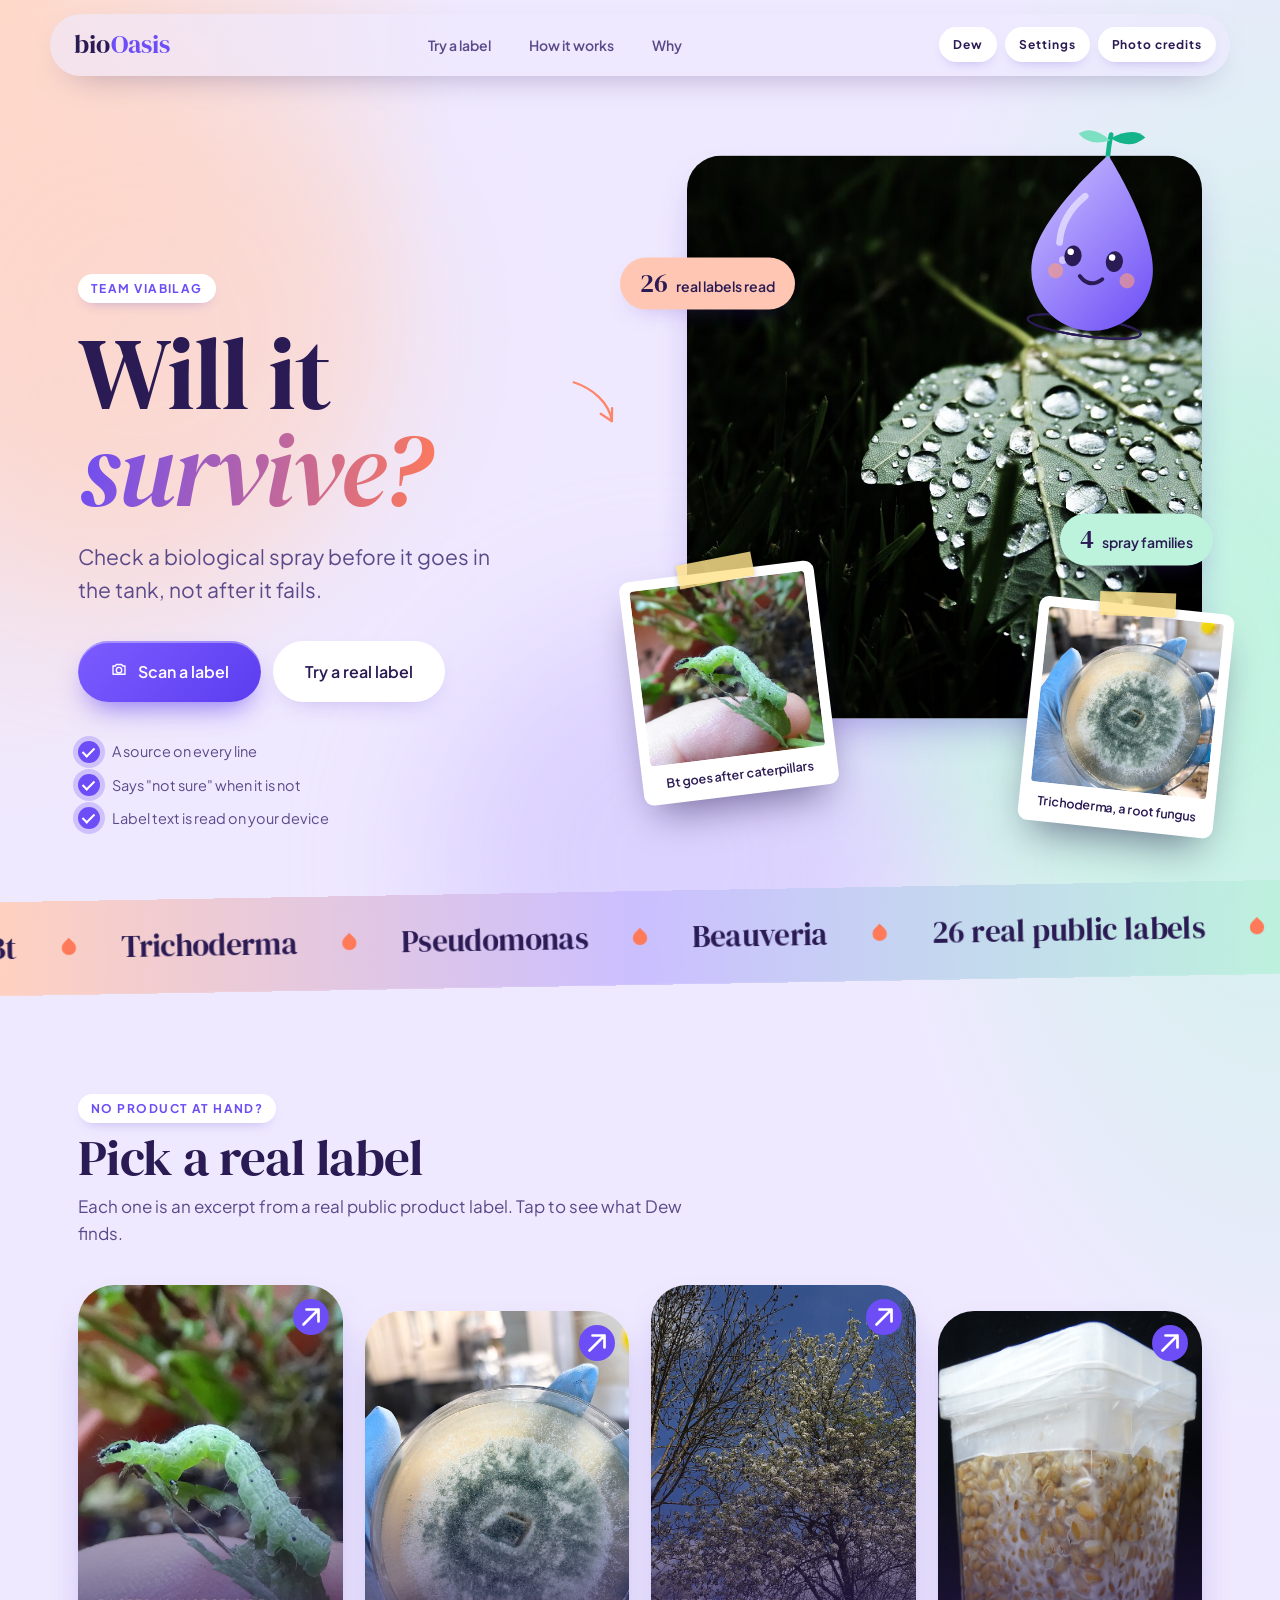
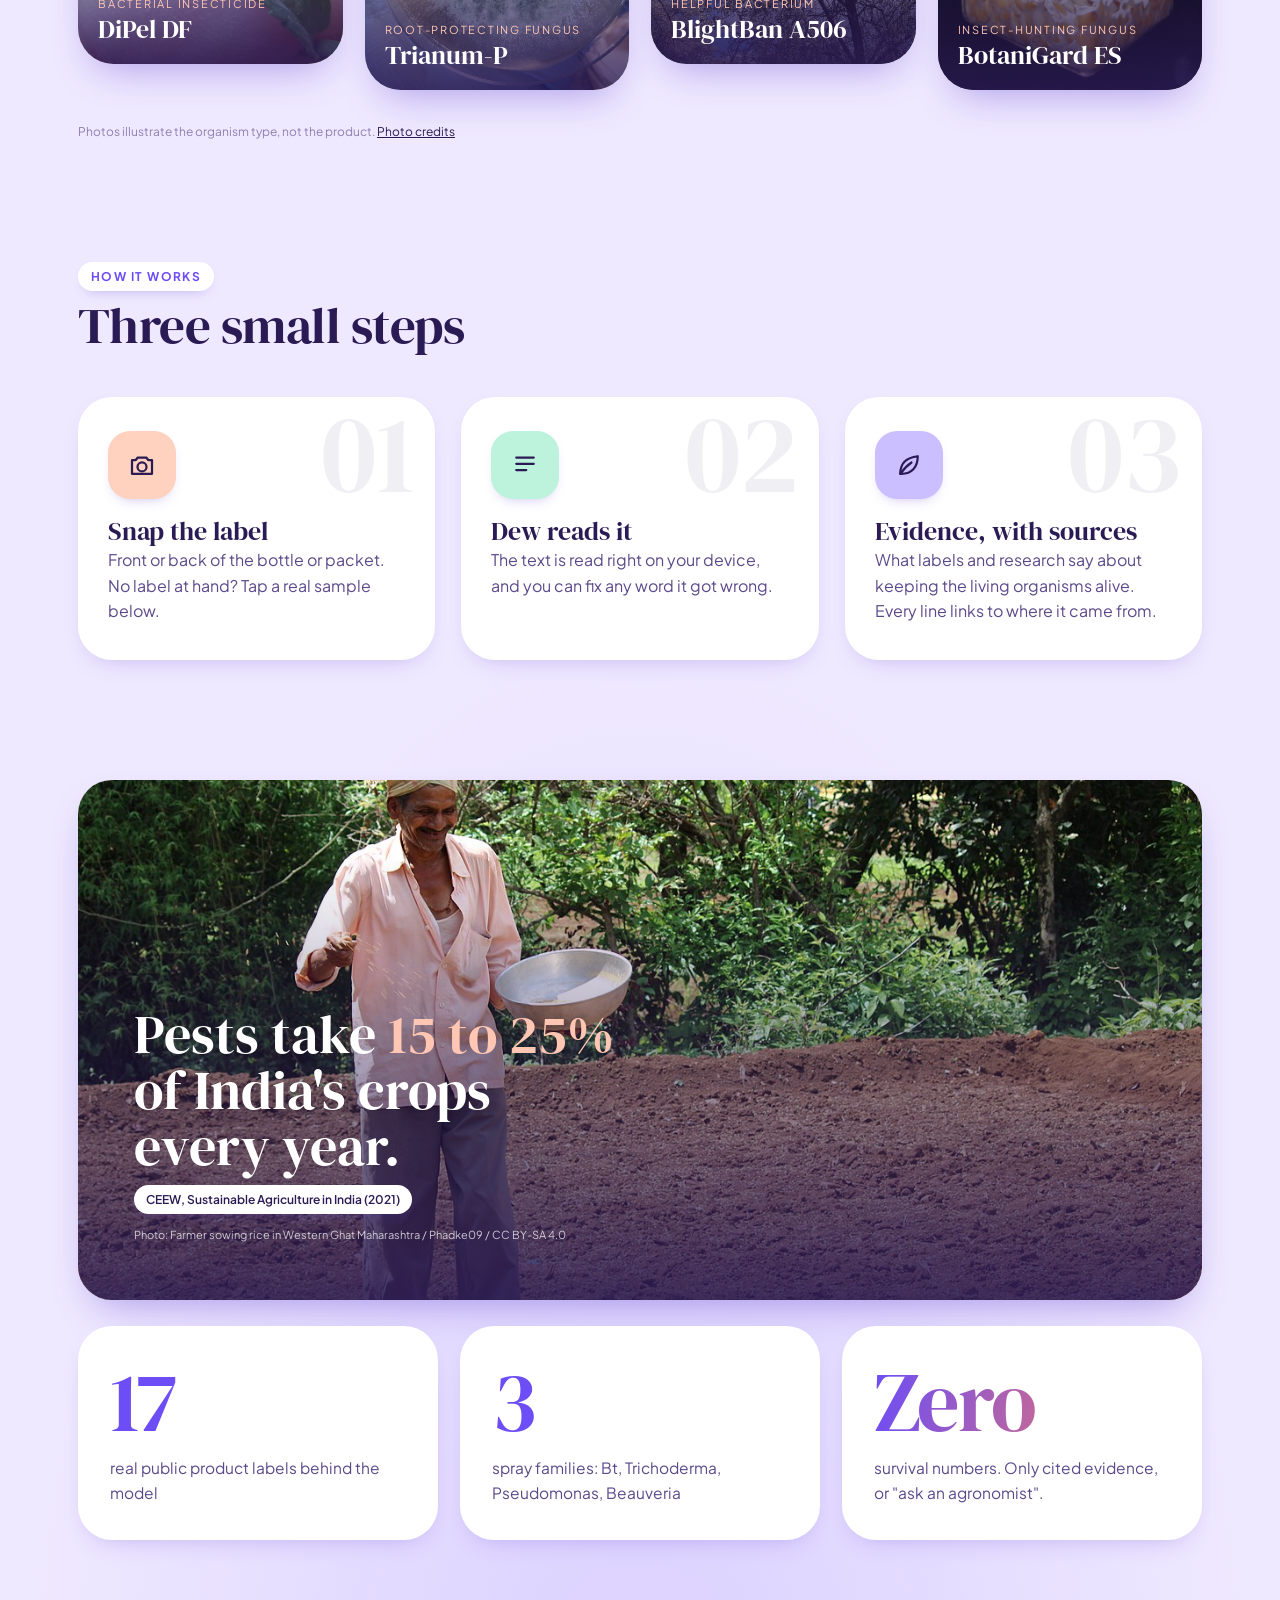
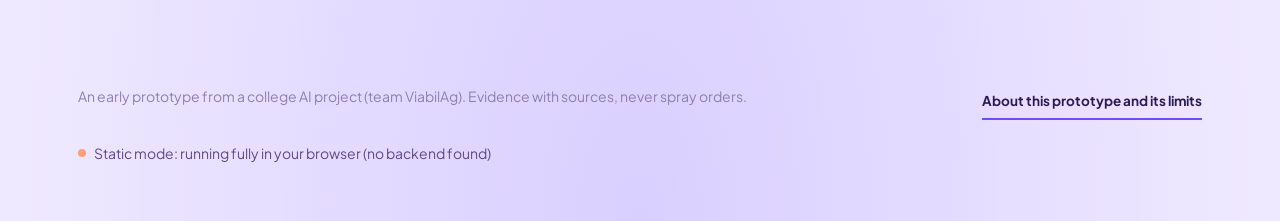
==== android/app/src/main/assets/www/index.html @ 5e0e6151 "bioOasis v0.6.7: Gemini-backed Dew, camera hardening, Vercel deploy prep - POST /api/dew Gemini prox" ====
<!DOCTYPE html>
<html lang="en">
<head>
<meta charset="utf-8">
<meta http-equiv="Content-Security-Policy" content="default-src 'self'; script-src 'self' 'wasm-unsafe-eval' https://cdn.jsdelivr.net; worker-src 'self' https://cdn.jsdelivr.net blob:; connect-src 'self' https://cdn.jsdelivr.net https://tessdata.projectnaptha.com https://api.open-meteo.com https://biooasis.onrender.com; img-src 'self' data: blob:; style-src 'self' 'unsafe-inline'; font-src 'self'; frame-src 'none'; child-src 'none'; object-src 'none'; base-uri 'self'; form-action 'self'">
<meta name="viewport" content="width=device-width, initial-scale=1, viewport-fit=cover">
<meta name="theme-color" content="#EFE9FF">
<link rel="manifest" href="manifest.webmanifest">
<meta name="mobile-web-app-capable" content="yes">
<meta name="apple-mobile-web-app-capable" content="yes">
<meta name="apple-mobile-web-app-status-bar-style" content="default">
<meta name="apple-mobile-web-app-title" content="bioOasis">
<link rel="apple-touch-icon" href="assets/icons/icon-192.png">
<meta name="description" content="bioOasis: check a biological spray label and see what the evidence says about keeping its living organisms alive.">
<title>bioOasis - will it survive?</title>
<link rel="icon" href="data:image/svg+xml,%3Csvg xmlns='http://www.w3.org/2000/svg' viewBox='0 0 32 32'%3E%3Cpath d='M16 3C16 3 6 14 6 21a10 10 0 0 0 20 0C26 14 16 3 16 3z' fill='%233fc3aa'/%3E%3C/svg%3E">
<link rel="stylesheet" href="assets/fonts/fonts.css">
<link rel="stylesheet" href="src/styles/tokens.css">
<link rel="stylesheet" href="src/styles/base.css">
<link rel="stylesheet" href="src/styles/animations.css">
<link rel="stylesheet" href="src/styles/components.css">
<script src="src/js/theme.js"></script>
<script src="src/js/pwa.js"></script>
</head>
<body>
<input type="file" id="file" accept="image/*" hidden>
<div class="d-only d-blobs" aria-hidden="true"><i></i><i></i><i></i></div>
<div class="d-only d-progress" aria-hidden="true"><i></i></div>
<main id="app">

  <!-- HOME -->
  <div id="v-home" class="view">
    <header class="hero">
      <div class="hero-bg"><img src="assets/images/hero.jpg" alt="Water drops resting on a dark green leaf"></div>
      <nav class="nav"><div class="wordmark">bio<em>Oasis</em></div><div class="navlinks d-only"><a href="#samples">Try a label</a><a href="#how-it-works">How it works</a><a href="#why-it-matters">Why</a></div><div class="navbtns"><button class="chip-btn dewbtn" id="open-dew">Dew</button><button class="chip-btn" id="open-settings">Settings</button><button class="chip-btn" id="open-credits">Photo credits</button></div></nav>
      <div class="col hero-body">
        <div id="hero-dew" class="hero-dew"></div>
        <div class="eyebrow">Team ViabilAg</div>
        <h1>Will it <em>survive?</em></h1>
        <p class="lead">Check a biological spray before it goes in the tank, not after it fails.</p>
        <div class="cta-row">
          <button class="btn primary" id="go-photo"><span id="ico-cam"></span> Scan a label</button>
          <a class="btn ghost" href="#samples">Try a real label</a>
        </div>
        <ul class="d-only d-trust">
          <li><i></i>A source on every line</li>
          <li><i></i>Says "not sure" when it is not</li>
          <li><i></i>Label text is read on your device</li>
        </ul>
      </div>
      <div class="d-only d-collage" aria-hidden="true">
        <figure class="dc-main"><img src="assets/images/hero.jpg" alt=""></figure>
        <figure class="dc-pol dc-p1"><span class="tape"></span><img src="assets/images/bt.jpg" alt=""><figcaption>Bt goes after caterpillars</figcaption></figure>
        <figure class="dc-pol dc-p2"><span class="tape"></span><img src="assets/images/trichoderma.jpg" alt=""><figcaption>Trichoderma, a root fungus</figcaption></figure>
        <div class="dc-chip dc-c1"><b>26</b> real labels read</div>
        <div class="dc-chip dc-c2"><b>4</b> spray families</div>
        <svg class="dc-doodle" viewBox="0 0 120 60" fill="none"><path d="M6 8c26 2 52 14 62 38m0 0l-4-17m4 17l-17-6" stroke="currentColor" stroke-width="3" stroke-linecap="round" stroke-linejoin="round"/></svg>
      </div>
    </header>
    <div class="d-only d-marquee" aria-hidden="true"><div class="track"><span>Bt</span><span>Trichoderma</span><span>Pseudomonas</span><span>Beauveria</span><span>26 real public labels</span><span>every line has a source</span><span>never a survival number</span><span>Bt</span><span>Trichoderma</span><span>Pseudomonas</span><span>Beauveria</span><span>26 real public labels</span><span>every line has a source</span><span>never a survival number</span></div></div>

    <div class="col">
      <section class="pad" id="samples">
        <div class="eyebrow">No product at hand?</div>
        <h2 class="block-title">Pick a real label</h2>
        <p class="block-sub">Each one is an excerpt from a real public product label. Tap to see what Dew finds.</p>
        <div class="carousel" id="carousel"></div>
        <p class="credit-note">Photos illustrate the organism type, not the product. <button id="open-credits2">Photo credits</button></p>
      </section>

      <section class="pad" id="how-it-works">
        <div class="eyebrow">How it works</div>
        <h2 class="block-title">Three small steps</h2>
        <div class="how" id="how"></div>
      </section>

      <section class="why reveal" id="why-it-matters">
        <img id="why-img" alt="A farmer sowing seed on a ploughed field in Maharashtra" loading="lazy">
        <div class="t">
          <div class="big">Pests take <em>15 to 25%</em> of India's crops every year.</div>
          <a class="src-pill" href="https://www.ceew.in/publications/sustainable-agriculture-india/integrated-pest-management" target="_blank" rel="noopener">CEEW, Sustainable Agriculture in India (2021)</a>
          <div class="pcred" id="why-cred"></div>
        </div>
      </section>

      <div class="d-only d-stats">
        <div class="d-stat reveal"><b data-count="26">26</b><span>real public product labels behind the model</span></div>
        <div class="d-stat reveal"><b data-count="4">4</b><span>spray families: Bt, Trichoderma, Pseudomonas, Beauveria</span></div>
        <div class="d-stat reveal"><b class="word">Zero</b><span>survival numbers. Only cited evidence, or "ask an agronomist".</span></div>
      </div>

      <footer class="site">
        An early prototype from a college AI project (team ViabilAg). Evidence with sources, never spray orders.
        <button class="linkbtn" id="open-about" style="display:block">About this prototype and its limits</button>
        <div class="mode" id="mode"><i></i>Checking connection...</div>
      </footer>
    </div>
  </div>

  <!-- READ -->
  <div id="v-read" class="view hidden"><div class="col">
    <div class="topbar"><button class="back" id="back-read"><span id="ico-back1" style="width:18px"></span> Back</button>
      <div class="progress-dots"><i></i><i></i><i></i></div></div>
    <section style="margin-top:14px">
      <div class="eyebrow">Step 2</div>
      <h2 class="block-title">What the label says</h2>
      <p class="block-sub">Fix anything that was misread, then let Dew identify the product.</p>
      <div class="scanbox hidden" id="scanbox"><img id="preview" alt="Your label photo"><div class="scanline hidden" id="scanline"></div></div>
      <div class="reading-note hidden" id="reading"><div id="reading-dew"></div><div><div id="ocrnote">Dew is reading the label...</div><div class="bar"><i id="ocrbar"></i></div></div></div>
      <aside class="d-only d-readside"><div class="rd-dew" id="rd-dew"></div><h4>Getting a good read</h4><ol><li>Fix any word that looks wrong. Dew can misread small print.</li><li>The more of the label you include, the better Dew can tell the product type.</li><li>Not sure it is right? Dew will say so instead of guessing.</li></ol></aside>
      <textarea id="ocrtext" spellcheck="false" placeholder="The label text shows up here. You can also type or paste it."></textarea>
      <div class="hint" id="hint"></div>
      <div class="cta-row" style="margin-top:18px">
        <button class="btn primary" id="identify">Identify this product</button>
        <button class="btn ghost" id="go-photo2"><span id="ico-cam2"></span> Use a photo</button>
      </div>
    </section>
  </div></div>

  <!-- RESULT -->
  <div id="v-result" class="view hidden"><div class="col">
    <div class="topbar"><button class="back" id="back-result"><span id="ico-back2" style="width:18px"></span> Home</button>
      <div class="progress-dots"><i></i><i></i><i></i></div></div>
    <div class="rsum">
    <div class="banner">
      <img id="r-img" alt="">
      <div class="in">
        <div><div class="kind" id="r-kind"></div><h2 id="r-name"></h2><div class="org" id="r-org"></div></div>
        <div class="ring"><svg viewBox="0 0 100 100"><circle class="tr" cx="50" cy="50" r="42"/><circle class="fg" id="r-ring" cx="50" cy="50" r="42"/></svg><b id="r-pct"></b><small>Dew's guess</small></div>
      </div>
    </div>
    <div class="pcred" style="position:static;text-align:left;max-width:none;margin-top:8px;font-size:11px;color:var(--cream-faint)" id="r-pcred"></div>
    <div class="quick reveal">
      <div class="lbl"><span id="ic0" style="display:contents"></span>Good to know</div>
      <p id="q-text"></p><div id="q-src"></div>
      <div class="chips" id="q-chips"></div>
      <button class="linkbtn" id="open-guess">How sure is Dew? <span id="ic6" style="display:contents"></span></button>
    </div>

    </div>
    <div class="rdetail">
    <div class="tabs" role="tablist" aria-label="More about this product" id="tabs">
      <button class="tab" role="tab" aria-selected="true" data-tab="labels"><span data-ic="book"></span>On the label <span class="n" id="n-labels"></span></button>
      <button class="tab" role="tab" aria-selected="false" data-tab="research"><span data-ic="flask"></span>Research <span class="n" id="n-research"></span></button>
      <button class="tab" role="tab" aria-selected="false" data-tab="field"><span data-ic="drop"></span>Your field</button>
      <button class="tab" role="tab" aria-selected="false" data-tab="why"><span data-ic="leaf"></span>Why it matters</button>
    </div>

    <div class="panel" role="tabpanel" id="p-labels"><p class="intro">What real labels of this kind tell you.</p><div class="flow" id="r-labels"></div></div>
    <div class="panel hidden" role="tabpanel" id="p-research"><p class="intro">What published research says about keeping these living organisms alive.</p><div class="flow" id="r-research"></div></div>
    <div class="panel hidden" role="tabpanel" id="p-field">
      <p class="intro">Two quick checks for your own tank. Both are optional.</p>
      <div class="cond"><h4>Spray water pH</h4>
        <div class="phrow"><input type="number" id="ph" min="0" max="14" step="0.1" placeholder="7.8" inputmode="decimal" aria-label="Spray water pH"><span>from a pH strip or meter</span></div>
        <div class="msg" id="phmsg"></div></div>
      <div class="cond"><h4>Weather where you spray</h4>
        <button class="btn ghost" id="wxbtn" style="padding:11px 20px"><span id="ic4" style="display:contents"></span> Use my location</button>
        <div class="msg" id="wxmsg"></div></div>
    </div>
    <div class="panel hidden" role="tabpanel" id="p-why"><p class="intro">The bigger picture behind the check.</p><div class="flow" id="r-common"></div></div>

    <p class="conf-note" id="r-disclaimer" style="margin-top:34px"></p>
    <div class="mix-cta reveal">
      <div id="r-dew" class="mix-dew"></div>
      <div class="mix-cta-t">
        <b>Planning to use it with another product?</b>
        <span>Scan both labels. Dew checks whether any real evidence warns about the mix - or says when it does not know.</span>
      </div>
      <button class="btn primary" id="mix-go"><span id="ico-swap" style="width:18px"></span> Check the mix</button>
    </div>
    <div style="display:flex;align-items:center;gap:6px;margin-top:20px"><button class="btn ghost" id="again">Check another label</button></div>
    </div>
  </div></div>

  <!-- STOP -->
  <div id="v-stop" class="view hidden"><div class="col">
    <div class="topbar"><button class="back" id="back-stop"><span id="ico-back3" style="width:18px"></span> Back</button>
      <div class="progress-dots"><i></i><i></i><i></i></div></div>
    <div class="stop">
      <div class="stop-art" id="stop-dew"></div>
      <div class="eyebrow" style="color:var(--amber)">Not enough evidence</div>
      <h2>Hmm. Dew can't vouch for this one.</h2>
      <p class="lead">Either the photo missed some key words, or this product is outside what our sources cover today. Dew would rather say so than guess.</p>
      <div class="stop-card"><b>The safe next step:</b> check with an agronomist before you mix or spray.</div>
      <div class="tips" id="stop-tips"></div>
      <div class="cta-row"><button class="btn primary" id="stop-edit">Edit the text</button><button class="btn ghost" id="stop-new">Try another label</button></div>
    </div>
  </div></div>


  <!-- MIX: step 1, add product B -->
  <div id="v-mixscan" class="view hidden"><div class="col">
    <div class="topbar"><button class="back" id="back-mixscan"><span id="ico-back4" style="width:18px"></span> Back</button>
      <div class="mix-steps" aria-label="Mix check progress"><i class="on now"></i><i></i><i></i></div></div>
    <section style="margin-top:14px">
      <div class="eyebrow">Mix check - step 1 of 3</div>
      <h2 class="block-title">Add the second product</h2>
      <p class="block-sub" id="mix-a-reminder"></p>
      <div class="mixbubbles" aria-hidden="true"><i></i><i></i><i></i><i></i><i></i></div>
      <div class="scanbox hidden" id="scanbox-b"><img id="preview-b" alt="Your second label photo"><div class="scanline hidden" id="scanline-b"></div></div>
      <div class="reading-note hidden" id="reading-b"><div id="reading-dew-b"></div><div><div id="ocrnote-b">Dew is reading the label...</div><div class="bar"><i id="ocrbar-b"></i></div></div></div>
      <textarea id="mixtext" spellcheck="false" placeholder="Second label text shows up here. You can also type or paste it."></textarea>
      <div class="hint" id="hint-b"></div>
      <p class="credit-note" style="margin-top:10px">Or practise with a real label:</p>
      <div class="chips-row" id="mix-samples"></div>
      <div class="cta-row" style="margin-top:14px">
        <button class="btn primary" id="mix-read">Read this product</button>
        <button class="btn ghost" id="go-photo-b"><span id="ico-cam3" style="width:18px"></span> Use a photo</button>
      </div>
    </section>
  </div></div>

  <!-- MIX: step 2, confirm what Dew saw -->
  <div id="v-mixconfirm" class="view hidden"><div class="col">
    <div class="topbar"><button class="back" id="back-mixconfirm"><span id="ico-back5" style="width:18px"></span> Back</button>
      <div class="mix-steps" aria-label="Mix check progress"><i class="on"></i><i class="on now"></i><i></i></div></div>
    <section style="margin-top:14px">
      <div class="eyebrow">Mix check - step 2 of 3</div>
      <h2 class="block-title">Did Dew read them right?</h2>
      <p class="block-sub">Fix a name if it looks wrong. Anything Dew could not find stays "not on the label" - never guessed.</p>
      <div id="confirm-cards"></div>
      <div class="cta-row" style="margin-top:18px">
        <button class="btn primary" id="mix-check-now">Check this mix</button>
      </div>
    </section>
  </div></div>

  <!-- MIX: step 3, the action page -->
  <div id="v-mixresult" class="view hidden"><div class="col">
    <div class="topbar"><button class="back" id="back-mixresult"><span id="ico-back6" style="width:18px"></span> Edit products</button>
      <div class="mix-steps" aria-label="Mix check progress"><i class="on"></i><i class="on"></i><i class="on now"></i></div></div>
    <section style="margin-top:14px" id="mix-action"></section>
  </div></div>

</main>

<dialog id="credits">
  <h3>Credits</h3>
  <ul id="credits-list"></ul>
  <button class="btn ghost" id="close-credits" style="margin-top:8px">Close</button>
</dialog>

<dialog class="sheet" id="sheet-guess"><div class="grab"></div><div class="body" id="guess-body"></div></dialog>
<dialog class="sheet" id="sheet-settings"><div class="grab"></div><div class="body" id="settings-body"></div></dialog>
<dialog class="sheet" id="sheet-about"><div class="grab"></div><div class="body" id="about-body"></div></dialog>

<div id="v-dew" class="view hidden"><div class="col dewcol">
    <div class="topbar"><button class="back" id="dew-close"><span id="ico-back-dew" style="width:18px"></span> Home</button></div>
    <div class="dew-head">
      <div class="dew-hero" id="dew-hero"></div>
      <div class="dew-langs" id="dew-langs" role="group" aria-label="Language"></div>
    </div>
    <div class="dew-log" id="dew-log" aria-live="polite"></div>
    <div class="dew-inputrow">
      <button class="icobtn" id="dew-attach" aria-label="Add a label photo"></button>
      <button class="icobtn" id="dew-mic" aria-label="Speak to Dew"></button>
      <input id="dew-input" type="text" autocomplete="off" placeholder="Type to Dew...">
      <button class="icobtn send" id="dew-send" aria-label="Send"></button>
    </div>
</div></div>

<script type="module" src="src/js/boot-icons.js"></script>
<script src="assets/config.js"></script>
<script type="module" src="src/js/main.js"></script>
<script type="module" src="src/js/desktop-fx.js"></script>
</body>
</html>
---- android/app/src/main/assets/www/assets/fonts/fonts.css ----
/* Latin subset, self-hosted. Fraunces and Inter: SIL Open Font License 1.1 (see docs/credits.md). */
@font-face{font-family:'Fraunces';src:url('./fraunces-400-italic.woff2') format('woff2');font-weight:400;font-style:italic;font-display:swap}
@font-face{font-family:'Fraunces';src:url('./fraunces-400.woff2') format('woff2');font-weight:400;font-style:normal;font-display:swap}
@font-face{font-family:'Fraunces';src:url('./fraunces-500.woff2') format('woff2');font-weight:500;font-style:normal;font-display:swap}
@font-face{font-family:'Fraunces';src:url('./fraunces-600.woff2') format('woff2');font-weight:600;font-style:normal;font-display:swap}
@font-face{font-family:'Inter';src:url('./inter-400.woff2') format('woff2');font-weight:400;font-style:normal;font-display:swap}
@font-face{font-family:'Inter';src:url('./inter-500.woff2') format('woff2');font-weight:500;font-style:normal;font-display:swap}
@font-face{font-family:'Inter';src:url('./inter-600.woff2') format('woff2');font-weight:600;font-style:normal;font-display:swap}
---- android/app/src/main/assets/www/src/styles/tokens.css ----
/* Design tokens. Palette: deep forest, warm cream, aqua, with coral and amber as friendly accents. */
:root{
  --char:#0d1815; --char-2:#14241f; --char-3:#1c322b;
  --cream:#f3ecdc; --cream-dim:#c9bfa8; --cream-faint:#8f8777;
  --navy:#1d3b33; --navy-2:#2a5247;
  --teal:#3fc3aa; --teal-deep:#2a8d7c; --teal-glow:rgba(63,195,170,.35);
  --amber:#e6a94a; --amber-soft:rgba(230,169,74,.14);
  --blush:#f0a595; --coral:#ff8f78;
  --line:rgba(243,236,220,.12);
  --radius:22px; --radius-sm:14px;
  --font-serif:'Fraunces',Georgia,'Times New Roman',serif;
  --font-sans:'Inter',-apple-system,BlinkMacSystemFont,'Segoe UI',Roboto,Helvetica,Arial,sans-serif;
  --ease:cubic-bezier(.2,.8,.2,1);
  --col:680px;
}
---- android/app/src/main/assets/www/src/styles/base.css ----
*{box-sizing:border-box;margin:0;padding:0}
html{-webkit-text-size-adjust:100%;scroll-behavior:smooth}
body{background:var(--char);color:var(--cream);font-family:var(--font-sans);line-height:1.6;min-height:100vh;overflow-x:clip;-webkit-font-smoothing:antialiased}
img{display:block;max-width:100%}
a{color:inherit}
button{font:inherit;color:inherit;border:0;background:none;cursor:pointer}
.hidden{display:none!important}
.col{width:100%;max-width:var(--col);margin:0 auto;padding:0 22px}
.serif{font-family:var(--font-serif)}
.eyebrow{font-size:12px;letter-spacing:.18em;text-transform:uppercase;color:var(--teal)}
:focus-visible{outline:2px solid var(--teal);outline-offset:3px;border-radius:8px}
.sr{position:absolute;width:1px;height:1px;overflow:hidden;clip:rect(0 0 0 0)}
@media (prefers-reduced-motion:reduce){*{animation:none!important;transition:none!important;scroll-behavior:auto!important}}
---- android/app/src/main/assets/www/src/styles/animations.css ----
@keyframes bob{0%,100%{transform:translateY(0)}50%{transform:translateY(-9px)}}
@keyframes blink{0%,92%,100%{transform:scaleY(1)}95%{transform:scaleY(.1)}}
@keyframes sway{0%,100%{transform:rotate(-7deg)}50%{transform:rotate(8deg)}}
@keyframes ripple{0%{transform:scale(.4);opacity:.7}100%{transform:scale(1.5);opacity:0}}
@keyframes twinkle{0%,100%{opacity:0;transform:scale(.3) rotate(0)}50%{opacity:1;transform:scale(1) rotate(25deg)}}
@keyframes scan{0%{transform:translateY(-5%)}100%{transform:translateY(105%)}}
@keyframes rise{from{opacity:0;transform:translateY(22px)}to{opacity:1;transform:none}}
@keyframes fadeIn{from{opacity:0}to{opacity:1}}
@keyframes drift{0%,100%{transform:translateX(0)}50%{transform:translateX(14px)}}
@keyframes wob{0%,100%{transform:rotate(-5deg)}50%{transform:rotate(5deg)}}
@keyframes spin{to{transform:rotate(360deg)}}
@keyframes pop{0%{transform:scale(.6);opacity:0}70%{transform:scale(1.08)}100%{transform:scale(1);opacity:1}}
@keyframes kenburns{from{transform:scale(1.04)}to{transform:scale(1.14) translate(-1.5%,-1%)}}
@keyframes sheen{0%{transform:translateX(-120%)}60%,100%{transform:translateX(220%)}}
@keyframes drip{0%{transform:translateY(-6px);opacity:0}30%{opacity:1}100%{transform:translateY(16px);opacity:0}}

.view{animation:rise .55s var(--ease) both}
.reveal{opacity:0;transform:translateY(22px);transition:opacity .7s var(--ease),transform .7s var(--ease)}
.reveal.in{opacity:1;transform:none}

/* Dew the mascot */
.dew{display:block;overflow:visible}
.dew .bobber{animation:bob 3.4s ease-in-out infinite;transform-origin:100px 130px}
.dew .eye{transform-box:fill-box;transform-origin:center;animation:blink 5s infinite}
.dew .eye.b{animation-delay:.04s}
.dew .sprout{transform-origin:100px 36px;animation:sway 3.8s ease-in-out infinite}
.dew .ripple{transform-box:fill-box;transform-origin:center;animation:ripple 3.4s ease-out infinite;fill:none;stroke:var(--teal);stroke-width:2}
.dew .ripple.r2{animation-delay:1.1s}.dew .ripple.r3{animation-delay:2.2s}
.dew .spark{transform-box:fill-box;transform-origin:center;animation:twinkle 2.4s ease-in-out infinite;fill:var(--cream)}
.dew .spark.s2{animation-delay:.8s}.dew .spark.s3{animation-delay:1.5s}
.dew.unsure .bobber{animation:wob 3s ease-in-out infinite}
.dew .sweat{animation:drip 2.2s ease-in infinite}
.dew .glass{transform-origin:150px 110px;animation:sway 2.2s ease-in-out infinite}

/* mix check extras */
@keyframes bubbleUp{0%{transform:translateY(0) scale(.7);opacity:0}20%{opacity:.55}100%{transform:translateY(-70px) scale(1.05);opacity:0}}
@keyframes dewHop{0%{transform:translateY(18px) scale(.85);opacity:0}60%{transform:translateY(-6px) scale(1.03);opacity:1}100%{transform:none}}

/* Reduced motion: swap movement for a simple fade, everywhere. */
@media (prefers-reduced-motion:reduce){
  *,*::before,*::after{animation-duration:.01ms !important;animation-iteration-count:1 !important;transition-duration:.01ms !important;scroll-behavior:auto !important}
}
---- android/app/src/main/assets/www/src/styles/components.css ----
/* ---------- buttons ---------- */
.btn{position:relative;overflow:hidden;display:inline-flex;align-items:center;justify-content:center;gap:10px;padding:15px 26px;border-radius:999px;font-weight:600;font-size:15px;letter-spacing:.01em;transition:transform .25s var(--ease),box-shadow .25s,background .25s}
.btn.primary{background:var(--teal);color:#0d1f1b;box-shadow:0 10px 30px -8px var(--teal-glow)}
.btn.primary::after{content:"";position:absolute;inset:0;width:40%;background:linear-gradient(100deg,transparent,rgba(255,255,255,.45),transparent);animation:sheen 4.5s ease-in-out infinite}
.btn.primary:hover{transform:translateY(-2px);box-shadow:0 14px 34px -8px var(--teal-glow)}
.btn.ghost{border:1.5px solid var(--line);color:var(--cream)}
.btn.ghost:hover{border-color:var(--teal);color:var(--teal)}
.btn:active{transform:scale(.97)}
.btn svg{width:18px;height:18px}
.btn[disabled]{opacity:.5;pointer-events:none}

/* ---------- hero ---------- */
.hero{position:relative;min-height:min(92vh,780px);display:flex;flex-direction:column;justify-content:flex-end;overflow:hidden;isolation:isolate}
.hero-bg{position:absolute;inset:0;z-index:-2}
.hero-bg img{width:100%;height:100%;object-fit:cover;object-position:35% 60%;animation:kenburns 22s ease-in-out infinite alternate}
.hero::before{content:"";position:absolute;inset:0;z-index:-1;background:
  linear-gradient(180deg,rgba(13,24,21,.55) 0%,rgba(13,24,21,.1) 32%,rgba(13,24,21,.82) 78%,var(--char) 100%),
  radial-gradient(60% 50% at 80% 30%,rgba(63,195,170,.22),transparent 70%)}
.nav{position:absolute;top:0;left:0;right:0;display:flex;justify-content:space-between;align-items:center;padding:22px 22px 0;max-width:var(--col);margin:0 auto}
.wordmark{font-family:var(--font-serif);font-size:26px;font-weight:600;letter-spacing:.2px}
.wordmark em{font-style:normal;color:var(--teal)}
.chip-btn{font-size:12px;letter-spacing:.08em;color:var(--cream-dim);padding:8px 14px;border:1px solid var(--line);border-radius:999px;backdrop-filter:blur(8px);background:rgba(13,24,21,.35)}
.chip-btn:hover{color:var(--teal);border-color:var(--teal)}
.hero-body{padding-bottom:42px;position:relative}
.hero-dew{position:absolute;right:14px;top:-150px;width:150px;pointer-events:none}
.hero h1{font-family:var(--font-serif);font-weight:500;font-size:clamp(46px,12vw,78px);line-height:1.02;letter-spacing:-.02em;margin:10px 0 16px}
.hero h1 em{font-style:italic;color:var(--teal);font-weight:400}
.hero p.lead{max-width:30ch;color:var(--cream);opacity:.88;font-size:17px;margin-bottom:26px}
.cta-row{display:flex;gap:12px;flex-wrap:wrap}
#file{display:none}

/* ---------- section headings ---------- */
.block-title{font-family:var(--font-serif);font-weight:500;font-size:30px;line-height:1.15;margin:8px 0 8px;letter-spacing:-.01em}
.block-sub{color:var(--cream-dim);font-size:15px;max-width:46ch}
section.pad{padding:64px 0 8px}

/* ---------- sample carousel ---------- */
.carousel{display:flex;gap:14px;overflow-x:auto;scroll-snap-type:x mandatory;padding:26px 22px 14px;margin:0 -22px;scrollbar-width:none}
.carousel::-webkit-scrollbar{display:none}
.sample{position:relative;flex:0 0 min(64vw,250px);aspect-ratio:3/4;border-radius:var(--radius);overflow:hidden;scroll-snap-align:center;text-align:left;transition:transform .4s var(--ease),box-shadow .4s;box-shadow:0 18px 40px -22px #000}
.sample img{position:absolute;inset:0;width:100%;height:100%;object-fit:cover;transition:transform .8s var(--ease)}
.sample::after{content:"";position:absolute;inset:0;background:linear-gradient(180deg,transparent 35%,rgba(10,12,14,.88))}
.sample:hover{transform:translateY(-6px) rotate(-.6deg)}
.sample:hover img{transform:scale(1.08)}
.sample .meta{position:absolute;left:16px;right:16px;bottom:16px;z-index:1}
.sample .kind{font-size:11px;letter-spacing:.16em;text-transform:uppercase;color:var(--teal)}
.sample .nm{font-family:var(--font-serif);font-size:22px;line-height:1.15;margin-top:2px}
.sample .go{position:absolute;top:14px;right:14px;z-index:1;width:36px;height:36px;border-radius:50%;background:rgba(243,236,220,.92);display:grid;place-items:center;color:var(--char);transition:transform .3s var(--ease)}
.sample:hover .go{transform:scale(1.12) rotate(-12deg)}
.credit-note{font-size:12px;color:var(--cream-faint);margin-top:6px}
.credit-note button{text-decoration:underline;color:var(--cream-dim)}

/* ---------- how it works ---------- */
.how{display:flex;flex-direction:column;gap:0;margin-top:26px;position:relative}
.how::before{content:"";position:absolute;left:26px;top:30px;bottom:30px;width:2px;background:linear-gradient(var(--teal),transparent);opacity:.5}
.how-step{display:flex;gap:20px;align-items:flex-start;padding:14px 0}
.how-ico{flex:0 0 54px;height:54px;border-radius:50%;background:var(--char-2);border:1.5px solid var(--teal);display:grid;place-items:center;position:relative;z-index:1;color:var(--teal)}
.how-ico svg{width:26px;height:26px}
.how-step h3{font-family:var(--font-serif);font-weight:500;font-size:20px;margin-bottom:2px}
.how-step p{color:var(--cream-dim);font-size:14.5px}

/* ---------- why / farmer ---------- */
.why{position:relative;margin:56px 0 0;border-radius:28px;overflow:hidden;min-height:320px;display:flex;align-items:flex-end}
.why img{position:absolute;inset:0;width:100%;height:100%;object-fit:cover}
.why::after{content:"";position:absolute;inset:0;background:linear-gradient(180deg,rgba(13,24,21,.1),rgba(13,24,21,.9))}
.why .t{position:relative;z-index:1;padding:26px}
.why .big{font-family:var(--font-serif);font-size:30px;line-height:1.12;margin-bottom:10px}
.why .big em{color:var(--teal);font-style:italic}
.src-pill{display:inline-flex;align-items:center;gap:6px;font-size:12px;color:var(--cream);background:rgba(243,236,220,.1);border:1px solid var(--line);border-radius:999px;padding:5px 12px;text-decoration:none;backdrop-filter:blur(6px);transition:background .2s,border-color .2s}
.src-pill:hover{background:rgba(63,195,170,.16);border-color:var(--teal)}
.pcred{font-size:11px;color:rgba(243,236,220,.6);margin-top:12px}

/* ---------- top bar for inner views ---------- */
.topbar{display:flex;align-items:center;justify-content:space-between;padding:20px 0 6px}
.back{display:inline-flex;align-items:center;gap:8px;color:var(--cream-dim);font-size:14px;padding:8px 0}
.back:hover{color:var(--teal)}
.progress-dots{display:flex;gap:8px}
.progress-dots i{width:34px;height:4px;border-radius:4px;background:var(--line);transition:background .5s,width .5s var(--ease)}
.progress-dots i.on{background:var(--teal)}
.progress-dots i.now{width:54px}

/* ---------- read view ---------- */
.scanbox{position:relative;border-radius:var(--radius);overflow:hidden;margin-top:18px;background:var(--char-2);min-height:190px;display:grid;place-items:center}
.scanbox img{width:100%;max-height:340px;object-fit:cover}
.scanline{position:absolute;left:0;right:0;top:0;height:100%;pointer-events:none}
.scanline::after{content:"";position:absolute;left:0;right:0;height:46px;top:0;background:linear-gradient(180deg,transparent,rgba(63,195,170,.5),transparent);border-bottom:2px solid var(--teal);animation:scan 1.8s ease-in-out infinite alternate}
.reading-note{display:flex;align-items:center;gap:14px;margin-top:14px;color:var(--cream-dim);font-size:14px}
.reading-note .dew{width:64px;flex:0 0 64px}
.bar{height:6px;border-radius:6px;background:var(--line);overflow:hidden;margin-top:10px}
.bar i{display:block;height:100%;width:0;background:var(--teal);transition:width .3s}
textarea{width:100%;min-height:230px;margin-top:14px;background:var(--char-2);color:var(--cream);border:1.5px solid var(--line);border-radius:var(--radius-sm);padding:16px;font:14.5px/1.6 var(--font-sans);resize:vertical;transition:border-color .2s}
textarea:focus{outline:none;border-color:var(--teal)}
.hint{font-size:13px;color:var(--cream-faint);margin-top:8px;min-height:20px}
.hint.nudge{color:var(--amber)}

/* ---------- result ---------- */
.banner{position:relative;margin:0 -22px;min-height:340px;display:flex;align-items:flex-end;overflow:hidden;isolation:isolate}
.banner img{position:absolute;inset:0;width:100%;height:100%;object-fit:cover;z-index:-2;animation:kenburns 18s ease-in-out infinite alternate}
.banner::after{content:"";position:absolute;inset:0;z-index:-1;background:linear-gradient(180deg,rgba(13,24,21,.5),rgba(13,24,21,.1) 28%,rgba(13,24,21,.72) 68%,var(--char))}
.banner .in{padding:0 22px 26px;width:100%;display:flex;justify-content:space-between;align-items:flex-end;gap:12px}
.banner .kind{font-size:12px;letter-spacing:.16em;text-transform:uppercase;color:var(--teal)}
.banner h2{font-family:var(--font-serif);font-weight:500;font-size:clamp(34px,9vw,50px);line-height:1.05;letter-spacing:-.02em;margin:4px 0}
.banner .org{font-style:italic;color:var(--cream-dim);font-family:var(--font-serif)}
.ring{position:relative;flex:0 0 92px;width:92px;height:92px}
.ring svg{width:100%;height:100%;transform:rotate(-90deg)}
.ring .tr{fill:none;stroke:rgba(243,236,220,.18);stroke-width:7}
.ring .fg{fill:none;stroke:var(--teal);stroke-width:7;stroke-linecap:round;stroke-dasharray:264;stroke-dashoffset:264;transition:stroke-dashoffset 1.4s var(--ease) .3s}
.ring b{position:absolute;inset:0;display:grid;place-items:center;font-family:var(--font-serif);font-size:23px;font-weight:600}
.ring small{position:absolute;left:0;right:0;bottom:-18px;text-align:center;font-size:10px;letter-spacing:.12em;text-transform:uppercase;color:var(--cream-faint)}
.goes{margin:30px 0 4px;display:flex;gap:12px;align-items:flex-start;color:var(--cream-dim);font-size:15px}
.goes b{color:var(--cream);font-weight:600}
.conf-note{font-size:13px;color:var(--cream-faint);margin-top:14px}

.chapter{margin-top:46px}
.chapter h3{font-family:var(--font-serif);font-weight:500;font-size:25px;margin-bottom:14px;display:flex;align-items:center;gap:12px}
.chapter h3 .ico{width:36px;height:36px;border-radius:50%;background:var(--navy);color:var(--teal);display:grid;place-items:center;flex:0 0 36px}
.chapter h3 .ico svg{width:19px;height:19px}
.flow{position:relative;padding-left:26px}
.flow::before{content:"";position:absolute;left:5px;top:8px;bottom:8px;width:2px;background:linear-gradient(var(--teal),rgba(63,195,170,.05))}
.fact{position:relative;padding:4px 0 24px}
.fact::before{content:"";position:absolute;left:-26px;top:9px;width:12px;height:12px;border-radius:50%;background:var(--char);border:2px solid var(--teal);box-shadow:0 0 0 4px var(--teal-glow)}
.fact p{font-size:16.5px;line-height:1.62;margin-bottom:10px}

.cond{background:var(--char-2);border-radius:var(--radius);padding:20px;margin-bottom:12px;border:1px solid var(--line)}
.cond h4{font-size:12px;letter-spacing:.16em;text-transform:uppercase;color:var(--cream-dim);margin-bottom:12px;font-weight:500}
.phrow{display:flex;gap:12px;align-items:center}
.phrow input{width:104px;background:var(--char);border:1.5px solid var(--line);border-radius:12px;padding:12px 14px;color:var(--cream);font:600 18px var(--font-sans);transition:border-color .2s}
.phrow input:focus{outline:none;border-color:var(--teal)}
.phrow span{font-size:13px;color:var(--cream-faint)}
.msg{margin-top:12px;font-size:14.5px;line-height:1.55}
.msg .lv{display:inline-block;font-weight:600;margin-right:6px}
.msg .lv.good{color:var(--teal)}.msg .lv.warn{color:var(--amber)}
.msg .src-pill{margin-top:8px}

.disclaimer{margin-top:44px;padding:18px 20px;border-radius:var(--radius-sm);background:var(--navy);color:var(--cream);font-size:13.5px;line-height:1.55}

/* ---------- stop state ---------- */
.stop{text-align:center;padding:34px 0 10px}
.stop-art{position:relative;width:230px;margin:0 auto 6px}
.stop-art .cloud{position:absolute;right:-56px;top:-14px;width:84px;opacity:.9;animation:drift 6s ease-in-out infinite}
.stop h2{font-family:var(--font-serif);font-weight:500;font-size:34px;line-height:1.1;margin:10px 0 12px;letter-spacing:-.01em}
.stop p.lead{color:var(--cream-dim);max-width:40ch;margin:0 auto}
.stop-card{margin:26px auto 0;max-width:520px;text-align:left;background:var(--amber-soft);border:1px solid rgba(230,169,74,.35);border-radius:var(--radius);padding:20px 22px}
.stop-card b{color:var(--amber)}
.tips{display:grid;gap:10px;margin:22px auto 0;max-width:520px;text-align:left}
.tip{display:flex;gap:14px;align-items:center;background:var(--char-2);border:1px solid var(--line);border-radius:var(--radius-sm);padding:14px 16px;font-size:14.5px;animation:pop .5s var(--ease) both}
.tip:nth-child(2){animation-delay:.1s}.tip:nth-child(3){animation-delay:.2s}
.tip svg{flex:0 0 26px;width:26px;height:26px;color:var(--teal)}
.stop .cta-row{justify-content:center;margin-top:26px}

/* ---------- toasts / empty ---------- */
.empty{display:flex;gap:14px;align-items:center;background:var(--char-2);border:1px dashed var(--line);border-radius:var(--radius-sm);padding:14px 16px;font-size:14px;color:var(--cream-dim);margin-top:14px}
.empty .dew{width:54px;flex:0 0 54px}

/* ---------- credits dialog + footer ---------- */
dialog{background:var(--char-2);color:var(--cream);border:1px solid var(--line);border-radius:24px;padding:26px;max-width:min(560px,92vw);max-height:84vh;overflow:auto;margin:auto}
dialog::backdrop{background:rgba(8,10,12,.7);backdrop-filter:blur(4px)}
dialog h3{font-family:var(--font-serif);font-weight:500;font-size:24px;margin-bottom:12px}
dialog li{margin:0 0 12px 18px;font-size:14px;color:var(--cream-dim)}
dialog li b{color:var(--cream);font-weight:600}
dialog a{color:var(--teal)}
footer.site{margin-top:70px;padding:30px 0 60px;border-top:1px solid var(--line);color:var(--cream-faint);font-size:12.5px;line-height:1.65}
.mode{display:inline-flex;align-items:center;gap:8px;margin-top:12px;color:var(--cream-dim)}
.mode i{width:8px;height:8px;border-radius:50%;background:var(--amber)}
.mode.on i{background:var(--teal);box-shadow:0 0 0 4px var(--teal-glow)}

@media (min-width:760px){
  .hero-dew{width:210px;right:0;top:-210px}
  .banner{margin:0 calc(50% - 50vw);}
  .banner .in{max-width:var(--col);margin:0 auto;padding:0 22px 30px}
}

/* ---------- progressive disclosure: quick take, tabs, sheets ---------- */
.quick{margin-top:22px;background:linear-gradient(160deg,var(--char-3),var(--char-2));border:1px solid var(--line);border-radius:var(--radius);padding:20px 20px 16px;position:relative;overflow:hidden}
.quick::before{content:"";position:absolute;right:-30px;top:-30px;width:120px;height:120px;border-radius:50%;background:radial-gradient(var(--teal-glow),transparent 70%)}
.quick .lbl{font-size:11.5px;letter-spacing:.16em;text-transform:uppercase;color:var(--coral);margin-bottom:8px;display:flex;align-items:center;gap:8px}
.quick p{font-family:var(--font-serif);font-size:20px;line-height:1.4;margin-bottom:12px}
.chips{display:flex;flex-wrap:wrap;gap:8px;margin-top:16px}
.chip{display:inline-flex;align-items:center;gap:8px;background:var(--char-2);border:1px solid var(--line);border-radius:999px;padding:8px 14px;font-size:13.5px;color:var(--cream-dim)}
.chip b{color:var(--cream);font-weight:600}
.chip svg{width:16px;height:16px;color:var(--teal)}
.linkbtn{display:inline-flex;align-items:center;gap:6px;color:var(--teal);font-size:13.5px;font-weight:500;padding:6px 0;margin-top:10px;border-bottom:1px dashed rgba(63,195,170,.5)}
.linkbtn:hover{color:var(--cream)}

.tabs{display:flex;gap:8px;margin:34px -22px 0;padding:4px 22px 10px;overflow-x:auto;scrollbar-width:none;position:sticky;top:0;z-index:5;background:linear-gradient(var(--char) 78%,transparent)}
.tabs::-webkit-scrollbar{display:none}
.tab{flex:0 0 auto;display:inline-flex;align-items:center;gap:8px;padding:11px 18px;border-radius:999px;font-size:14px;font-weight:500;color:var(--cream-dim);background:var(--char-2);border:1.5px solid var(--line);transition:all .3s var(--ease)}
.tab svg{width:17px;height:17px}
.tab .n{font-size:11px;background:var(--char-3);border-radius:999px;padding:1px 8px;color:var(--cream-faint)}
.tab[aria-selected="true"]{background:var(--teal);border-color:var(--teal);color:#06231d;transform:translateY(-1px);box-shadow:0 8px 22px -10px var(--teal-glow)}
.tab[aria-selected="true"] .n{background:rgba(6,35,29,.18);color:#06231d}
.panel{margin-top:18px;animation:rise .45s var(--ease) both}
.panel .intro{color:var(--cream-dim);font-size:14.5px;margin-bottom:18px}

.sheet{padding:0;border:0;background:var(--char-2);color:var(--cream);width:100%;max-width:560px;margin:auto auto 0;border-radius:28px 28px 0 0;max-height:86vh}
.sheet[open]{animation:sheetUp .45s var(--ease)}
@keyframes sheetUp{from{transform:translateY(40px);opacity:0}to{transform:none;opacity:1}}
.sheet .grab{width:44px;height:5px;border-radius:5px;background:var(--line);margin:12px auto 0}
.sheet .body{padding:18px 24px 28px;overflow:auto;max-height:80vh}
.sheet .sdew{width:84px;margin:0 auto 6px}
.sheet h3{text-align:center;margin-bottom:14px}
.sheet p{font-size:14.5px;color:var(--cream-dim);margin-bottom:12px;line-height:1.6}
.sheet p b{color:var(--cream)}
.stats{display:grid;grid-template-columns:1fr 1fr;gap:10px;margin:16px 0}
.stat{background:var(--char);border:1px solid var(--line);border-radius:var(--radius-sm);padding:14px;text-align:center}
.stat b{display:block;font-family:var(--font-serif);font-size:30px;color:var(--teal);font-weight:600}
.stat span{font-size:12px;color:var(--cream-faint)}
details.more{border-top:1px solid var(--line);padding:12px 0}
details.more summary{cursor:pointer;font-weight:500;list-style:none;display:flex;justify-content:space-between;align-items:center}
details.more summary::after{content:"+";color:var(--teal);font-size:20px;transition:transform .3s}
details.more[open] summary::after{transform:rotate(45deg)}
details.more div{padding-top:8px}
@media (min-width:760px){.sheet{margin:auto;border-radius:28px}}
.lbl svg,.linkbtn svg,#wxbtn svg{width:16px;height:16px;flex:none}
.tab [data-ic]{display:contents}

/* ---------- settings sheet + theme picker (structure only; colours come from tokens) ---------- */
.navbtns{display:flex;gap:8px}
.themes{display:grid;gap:10px;margin:16px 0 8px}
.theme-opt{display:flex;align-items:center;gap:14px;text-align:left;width:100%;padding:12px 14px;border-radius:var(--radius-sm);background:var(--char);border:2px solid var(--line);transition:transform .2s var(--ease),border-color .2s}
.theme-opt:hover{transform:translateY(-1px)}
.theme-opt .sw{display:flex;flex:0 0 auto}
.theme-opt .sw i{width:26px;height:44px;display:block;border:2px solid rgba(128,128,128,.35);margin-left:-6px;border-radius:14px}
.theme-opt .sw i:first-child{margin-left:0}
.theme-opt .tx{flex:1}.theme-opt .tx b{display:block;color:var(--cream);font-size:15.5px}.theme-opt .tx small{color:var(--cream-faint);font-size:12.5px}
.theme-opt .tick{width:24px;height:24px;border-radius:50%;border:2px solid var(--cream-faint);flex:0 0 24px;display:grid;place-items:center}
.theme-opt[aria-checked="true"]{border-color:var(--teal)}
.theme-opt[aria-checked="true"] .tick{background:var(--teal);border-color:var(--teal)}
.theme-opt[aria-checked="true"] .tick::after{content:"";width:7px;height:12px;border:solid var(--on-accent,#06231d);border-width:0 3px 3px 0;transform:rotate(45deg) translate(-1px,-1px)}
.sheet .fine{font-size:12.5px;color:var(--cream-faint);text-align:center}
.chip-btn{white-space:nowrap}

/* ================= mix check ================= */
/* entry point on the result page: a dashed "two drops" invitation, not another card */
.mix-cta{margin-top:30px;border:2px dashed var(--teal);border-radius:var(--radius);padding:22px;display:flex;flex-direction:column;gap:14px;background:linear-gradient(135deg,var(--teal-glow),transparent 60%);position:relative;overflow:hidden}
.mix-cta .mix-dew{width:86px;margin:-8px auto -2px}
.mix-cta-t{text-align:center}
.mix-cta-t b{font-family:var(--font-serif);font-size:20px;font-weight:500;display:block;margin-bottom:4px}
.mix-cta-t span{color:var(--cream-dim);font-size:14px}
.mix-cta .btn{align-self:center}

/* step dots for the mix flow */
.mix-steps{display:flex;gap:7px;align-items:center}
.mix-steps i{width:26px;height:6px;border-radius:99px;background:var(--line);transition:background .4s,width .4s}
.mix-steps i.on{background:var(--teal-deep)}
.mix-steps i.now{background:var(--teal);width:38px}

/* floating bubbles on the scan step: pure decoration */
.mixbubbles{position:relative;height:64px;margin:6px 0 2px;overflow:hidden}
.mixbubbles i{position:absolute;bottom:-14px;border-radius:50%;border:1.5px solid var(--teal);opacity:.55;animation:bubbleUp 4.2s ease-in infinite}
.mixbubbles i:nth-child(1){left:12%;width:12px;height:12px;animation-delay:0s}
.mixbubbles i:nth-child(2){left:30%;width:7px;height:7px;animation-delay:1.3s}
.mixbubbles i:nth-child(3){left:52%;width:16px;height:16px;animation-delay:.7s}
.mixbubbles i:nth-child(4){left:71%;width:9px;height:9px;animation-delay:2.1s}
.mixbubbles i:nth-child(5){left:86%;width:13px;height:13px;animation-delay:1.7s}

.chips-row{display:flex;gap:8px;flex-wrap:wrap}

/* step 2: two physical product tags joined by a dotted line */
.ptags{display:flex;flex-direction:column;align-items:stretch;gap:0;margin-top:20px}
.ptag{position:relative;background:#f3ecdc;color:#21312b;border-radius:var(--radius-sm);padding:20px 18px 16px 26px;box-shadow:0 14px 30px -18px #000}
.ptag.b{transform:rotate(.6deg)}
.ptag.a{transform:rotate(-.6deg)}
.ptag .hole{position:absolute;left:8px;top:22px;width:10px;height:10px;border-radius:50%;background:#0d1815;box-shadow:inset 0 0 0 2px rgba(0,0,0,.15)}
.ptag-label{font-size:10.5px;letter-spacing:.14em;text-transform:uppercase;color:#6d6552}
.ptag-name{width:100%;background:transparent;border:none;border-bottom:2px dotted #b7ac93;font-family:var(--font-serif);font-size:24px;font-weight:500;color:#21312b;padding:2px 0 4px;margin-bottom:6px}
.ptag-name:focus{outline:none;border-bottom-color:var(--teal-deep)}
.ptag-kind{font-size:13.5px;color:#57503f;margin-bottom:8px}
.fline{display:flex;justify-content:space-between;gap:10px;font-size:13px;padding:5px 0;border-top:1px dashed #d9cfb6;color:#57503f}
.fline .fl{letter-spacing:.06em;text-transform:uppercase;font-size:11px;padding-top:1px}
.fline .fv.none{color:#a2967c;font-style:italic}
.exp-flag{margin-left:8px;font-size:11px;background:#fff3d6;color:#8a5b12;border-radius:99px;padding:2px 8px;white-space:nowrap}
.plink{display:flex;align-items:center;justify-content:center;gap:10px;padding:6px 0}
.plink .dots{flex:0 0 60px;border-top:2px dotted var(--cream-faint)}
.plink .q{width:34px;height:34px;border-radius:50%;border:2px dotted var(--amber);color:var(--amber);display:grid;place-items:center;font-family:var(--font-serif);font-size:19px;animation:wob 3s ease-in-out infinite}

/* step 3: the action page. Each verdict gets its own shape, not a recoloured card. */
.verdict{position:relative;text-align:center;padding:30px 20px 26px;margin-top:6px}
.verdict .verdict-dew{width:120px;margin:0 auto 4px;animation:dewHop .6s var(--ease)}
.verdict-badge{width:54px;height:54px;margin:0 auto 10px;border-radius:50%;display:grid;place-items:center;animation:pop .5s var(--ease) both .15s}
.verdict-badge svg{width:28px;height:28px}
.verdict.conflict{background:radial-gradient(120% 100% at 50% 0%,rgba(255,143,120,.14),transparent 65%);border-radius:var(--radius)}
.verdict.conflict .verdict-badge{background:var(--coral);color:#2a0f0a;box-shadow:0 0 0 10px rgba(255,143,120,.15)}
.verdict.limited .verdict-badge{background:var(--amber);color:#3a270a;box-shadow:0 0 0 10px var(--amber-soft)}
.verdict.unknown .verdict-badge{background:transparent;border:2px dashed var(--cream-faint);color:var(--cream-dim)}
.pairline{display:flex;align-items:center;justify-content:center;gap:10px;flex-wrap:wrap;font-family:var(--font-serif);font-size:17px;color:var(--cream);margin:6px 0 14px}
.pairline .plus{width:28px;height:28px;border-radius:50%;background:var(--char-2);border:1.5px solid var(--teal);color:var(--teal);display:grid;place-items:center;font-family:var(--font-sans);font-weight:600}
.verdict-cta{display:inline-flex;align-items:center;gap:10px;background:var(--char-2);border:1.5px solid var(--line);border-radius:999px;padding:12px 20px;font-size:14.5px;text-align:left}
.verdict-cta svg{width:20px;height:20px;color:var(--teal);flex:none}
.verdict-cta b{font-weight:600}

.findings{display:flex;flex-direction:column;gap:14px;margin:26px 0}
.finding{border-left:3px solid var(--amber);background:rgba(243,236,220,.04);border-radius:0 var(--radius-sm) var(--radius-sm) 0;padding:16px 18px;text-align:left}
.finding.conflict{border-left-color:var(--coral)}
.finding .f-head{display:flex;gap:10px;align-items:flex-start;font-size:15.5px;margin-bottom:8px}
.finding .f-head svg{width:20px;height:20px;flex:none;margin-top:1px;color:var(--amber)}
.finding.conflict .f-head svg{color:var(--coral)}
.finding p{font-size:14px;color:var(--cream-dim);margin-bottom:8px;line-height:1.55}

.truth-note{display:flex;gap:10px;align-items:flex-start;border:1.5px dashed var(--amber);border-radius:var(--radius-sm);padding:14px 16px;font-size:13.5px;color:var(--cream-dim);margin:0 0 22px}
.truth-note svg{width:20px;height:20px;flex:none;color:var(--amber);margin-top:1px}

/* the takeaway slip: a torn paper note, deliberately different from app chrome */
.slip{position:relative;background:#f3ecdc;color:#21312b;border-radius:4px;padding:22px 18px 16px;margin-top:8px;transform:rotate(-.5deg);box-shadow:0 18px 34px -20px #000}
.slip::before,.slip::after{content:"";position:absolute;left:0;right:0;height:8px;background:radial-gradient(circle at 6px 0,transparent 5px,#f3ecdc 5px);background-size:14px 8px}
.slip::before{top:-7px;transform:rotate(180deg)}
.slip::after{bottom:-7px}
.slip-top{font-family:var(--font-serif);font-size:20px;margin-bottom:10px}
.slip textarea{width:100%;min-height:190px;background:#efe7d2;border:1px dashed #b7ac93;border-radius:8px;padding:12px;font-family:ui-monospace,SFMono-Regular,Menlo,monospace;font-size:12.5px;line-height:1.6;color:#21312b;resize:vertical}
.slip .btn.primary{background:var(--teal-deep);color:#f6fbf9;box-shadow:none}
.slip .btn.ghost{border-color:#b7ac93;color:#4c4636}
.slip .fine{color:#6d6552;margin-top:10px}

.sound-row{display:flex;justify-content:space-between;align-items:center;gap:12px;padding:14px 4px;border-top:1px solid var(--line);margin-top:14px}
.sound-row .tx b{display:block;font-size:15px}
.sound-row .tx small{color:var(--cream-dim);font-size:12.5px}

@media (min-width:700px){
  .mix-cta{flex-direction:row;align-items:center;text-align:left}
  .mix-cta .mix-dew{width:100px;margin:0}
  .mix-cta-t{flex:1;text-align:left}
  .ptags{flex-direction:row;align-items:center}
  .ptag{flex:1}
  .plink{flex-direction:column;flex:0 0 46px}
  .plink .dots{flex:0 0 40px;border-top:none;border-left:2px dotted var(--cream-faint);width:0}
}

/* ================= dew chat ================= */
.dewbtn{color:var(--teal);border-color:var(--teal-deep);font-weight:600}
#v-dew .dew-head{position:relative;display:flex;flex-direction:column;align-items:center;padding:4px 0 8px}
.dew-hero{width:110px}
.dew-hero .dew{filter:drop-shadow(0 10px 18px var(--teal-glow))}
.dew-langs{display:flex;gap:6px;margin-top:10px}
.dew-langs .chip-btn.on{background:var(--teal);color:#0d1f1b;border-color:var(--teal)}
.dew-log{display:flex;flex-direction:column;gap:10px;flex:1;min-height:0;overflow-y:auto;padding:6px 2px 14px}
.msg{display:flex;gap:8px;align-items:flex-start;font-size:14.5px;line-height:1.5;animation:rise .35s var(--ease) both}
.msg.dew span:last-child{background:var(--char-2);border:1px solid var(--line);border-radius:4px 16px 16px 16px;padding:10px 13px;color:var(--cream)}
.msg.user{align-self:flex-end;background:var(--teal-deep);color:#f6fbf9;border-radius:16px 4px 16px 16px;padding:10px 13px;max-width:80%}
.msg .mdew{width:30px;flex:none}
.dew .dew.mini,.mdew svg{width:30px}
.dew-inputrow{display:flex;gap:8px;align-items:center;padding:10px 14px 16px;border-top:1px solid var(--line)}
.dew-inputrow input{flex:1;background:var(--char-2);border:1.5px solid var(--line);border-radius:999px;padding:12px 16px;color:var(--cream);font-size:14.5px}
.dew-inputrow input:focus{outline:none;border-color:var(--teal)}
.icobtn{width:42px;height:42px;border-radius:50%;background:var(--char-2);border:1.5px solid var(--line);color:var(--teal);display:grid;place-items:center;flex:none;transition:transform .2s var(--ease)}
.icobtn:hover{transform:scale(1.08)}
.icobtn svg{width:20px;height:20px}
.icobtn.send{background:var(--teal);color:#0d1f1b;border-color:var(--teal)}
.icobtn.send svg{transform:rotate(-90deg)}

/* dew chips inside the bubble */
.dew-body{display:flex;flex-direction:column;gap:8px;max-width:85%}
.dew-chips{display:flex;gap:6px;flex-wrap:wrap}
.dew-chips .chip-btn{font-size:12px}

/* dew as a routed page */
.dewcol{display:flex;flex-direction:column;height:100dvh;max-width:620px;overflow:hidden}
#v-dew .dew-inputrow{position:sticky;bottom:0;background:var(--char);padding:12px 0 18px}
.msg.note{justify-content:center}
.dew-note{font-size:12.5px;font-weight:500;color:var(--cream);background:var(--char-2);border:1px dashed var(--line);border-radius:999px;padding:6px 14px}
.msg.note span:last-child{background:none;border:0;padding:0}

/* once the conversation starts, shrink the hero so messages keep the space */
.dewcol.chatting .dew-hero{display:none}
.dewcol.chatting .dew-head{padding:0 0 2px}
.dewcol.chatting .dew-langs{margin-top:2px}
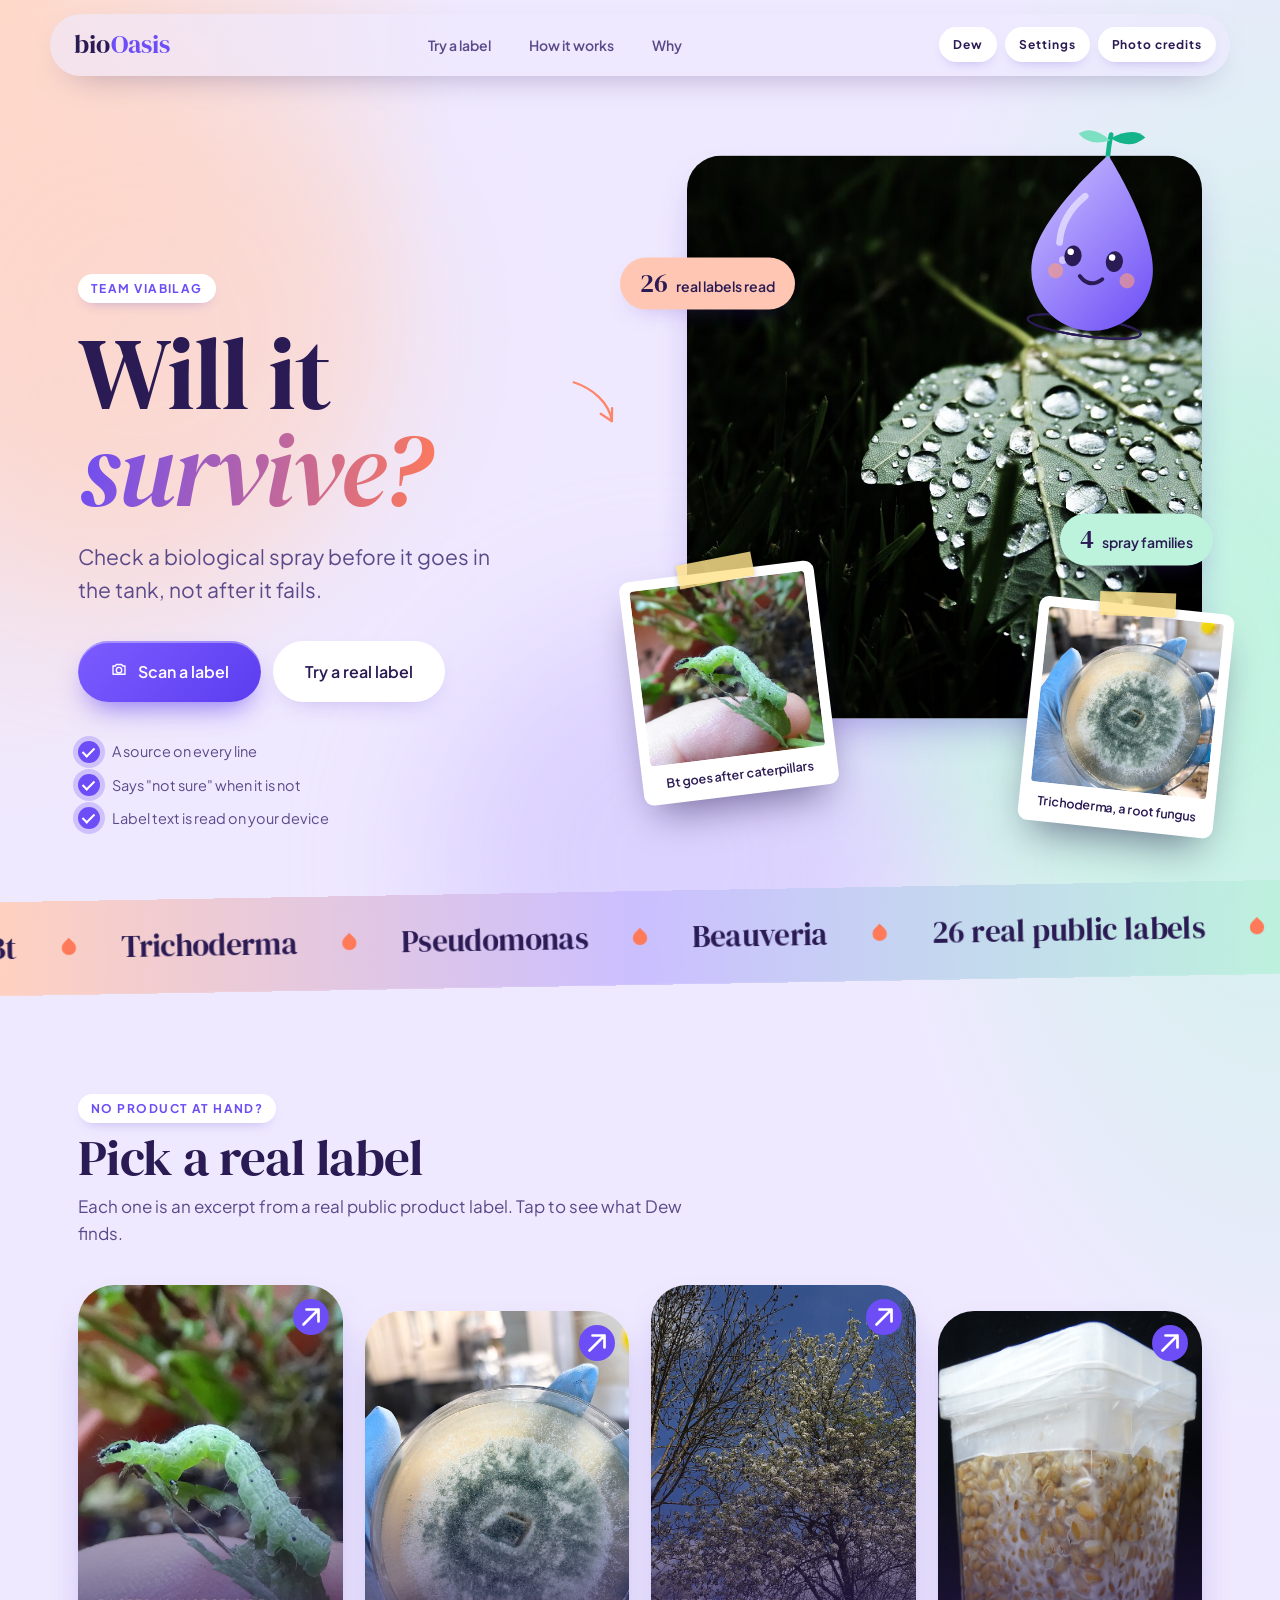
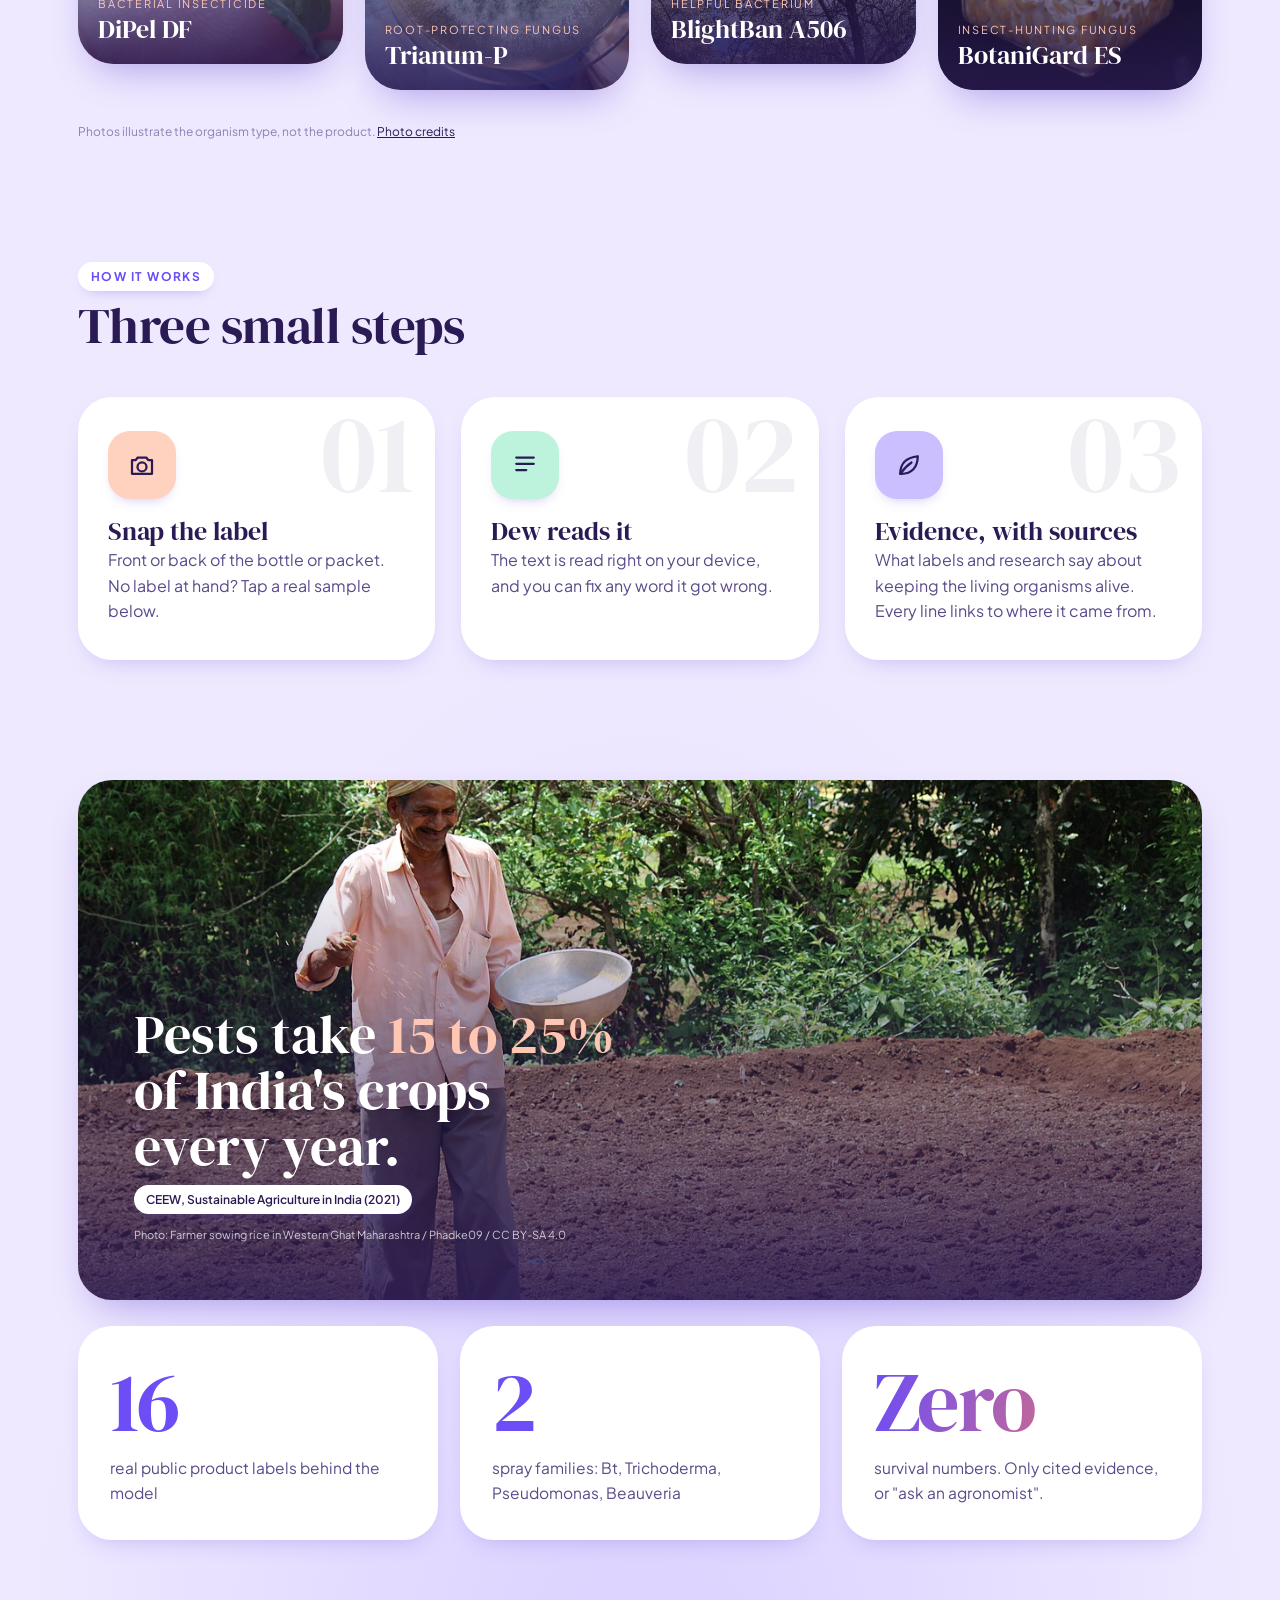
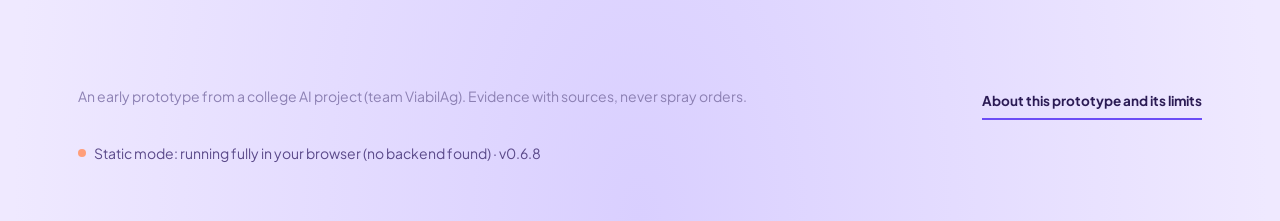
==== commit a4074ca7: "v0.6.8: camera permission flow + Dew AI labeling + live backend URL - Android: runtime CAMERA permis" ====
--- a/android/app/src/main/assets/www/index.html
+++ b/android/app/src/main/assets/www/index.html
@@ -2,7 +2,7 @@
 <html lang="en">
 <head>
 <meta charset="utf-8">
-<meta http-equiv="Content-Security-Policy" content="default-src 'self'; script-src 'self' 'wasm-unsafe-eval' https://cdn.jsdelivr.net; worker-src 'self' https://cdn.jsdelivr.net blob:; connect-src 'self' https://cdn.jsdelivr.net https://tessdata.projectnaptha.com https://api.open-meteo.com https://biooasis.onrender.com; img-src 'self' data: blob:; style-src 'self' 'unsafe-inline'; font-src 'self'; frame-src 'none'; child-src 'none'; object-src 'none'; base-uri 'self'; form-action 'self'">
+<meta http-equiv="Content-Security-Policy" content="default-src 'self'; script-src 'self' 'wasm-unsafe-eval' https://cdn.jsdelivr.net; worker-src 'self' https://cdn.jsdelivr.net blob:; connect-src 'self' https://cdn.jsdelivr.net https://tessdata.projectnaptha.com https://api.open-meteo.com https://viabil-ag.vercel.app; img-src 'self' data: blob:; style-src 'self' 'unsafe-inline'; font-src 'self'; frame-src 'none'; child-src 'none'; object-src 'none'; base-uri 'self'; form-action 'self'">
 <meta name="viewport" content="width=device-width, initial-scale=1, viewport-fit=cover">
 <meta name="theme-color" content="#EFE9FF">
 <link rel="manifest" href="manifest.webmanifest">
@@ -23,7 +23,7 @@
 <script src="src/js/pwa.js"></script>
 </head>
 <body>
-<input type="file" id="file" accept="image/*" hidden>
+<input type="file" id="file" accept="image/*" aria-hidden="true" style="position:fixed;left:-9999px;top:0;width:1px;height:1px;opacity:0.01">
 <div class="d-only d-blobs" aria-hidden="true"><i></i><i></i><i></i></div>
 <div class="d-only d-progress" aria-hidden="true"><i></i></div>
 <main id="app">
--- a/android/app/src/main/assets/www/src/styles/components.css
+++ b/android/app/src/main/assets/www/src/styles/components.css
@@ -356,6 +356,9 @@
 .dewcol{display:flex;flex-direction:column;height:100dvh;max-width:620px;overflow:hidden}
 #v-dew .dew-inputrow{position:sticky;bottom:0;background:var(--char);padding:12px 0 18px}
 .msg.note{justify-content:center}
+.dew-tag{display:inline-block;margin-top:6px;font-size:10.5px;font-weight:600;letter-spacing:.4px;text-transform:uppercase;padding:2px 8px;border-radius:999px;opacity:.75}
+.dew-tag-ai{background:var(--teal);color:#fff}
+.dew-tag-local{border:1px dashed var(--line)}
 .dew-note{font-size:12.5px;font-weight:500;color:var(--cream);background:var(--char-2);border:1px dashed var(--line);border-radius:999px;padding:6px 14px}
 .msg.note span:last-child{background:none;border:0;padding:0}
 
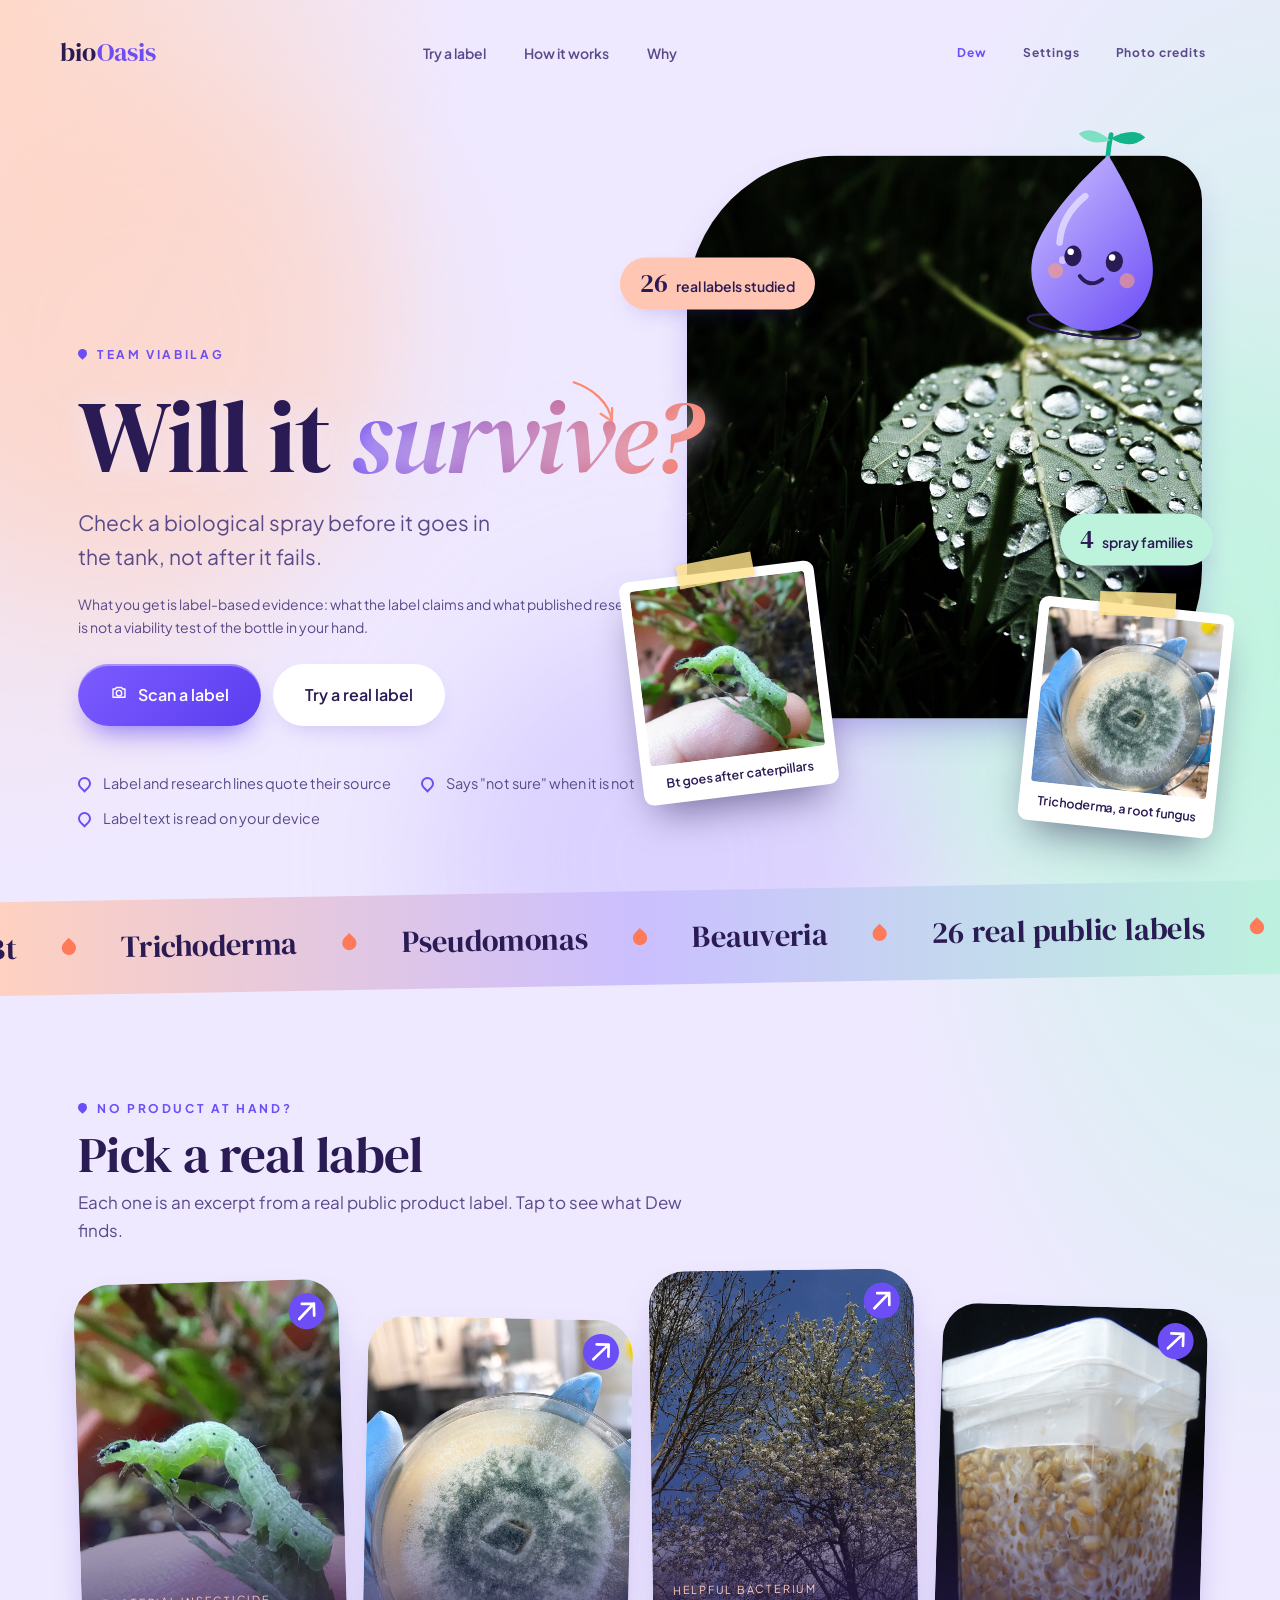
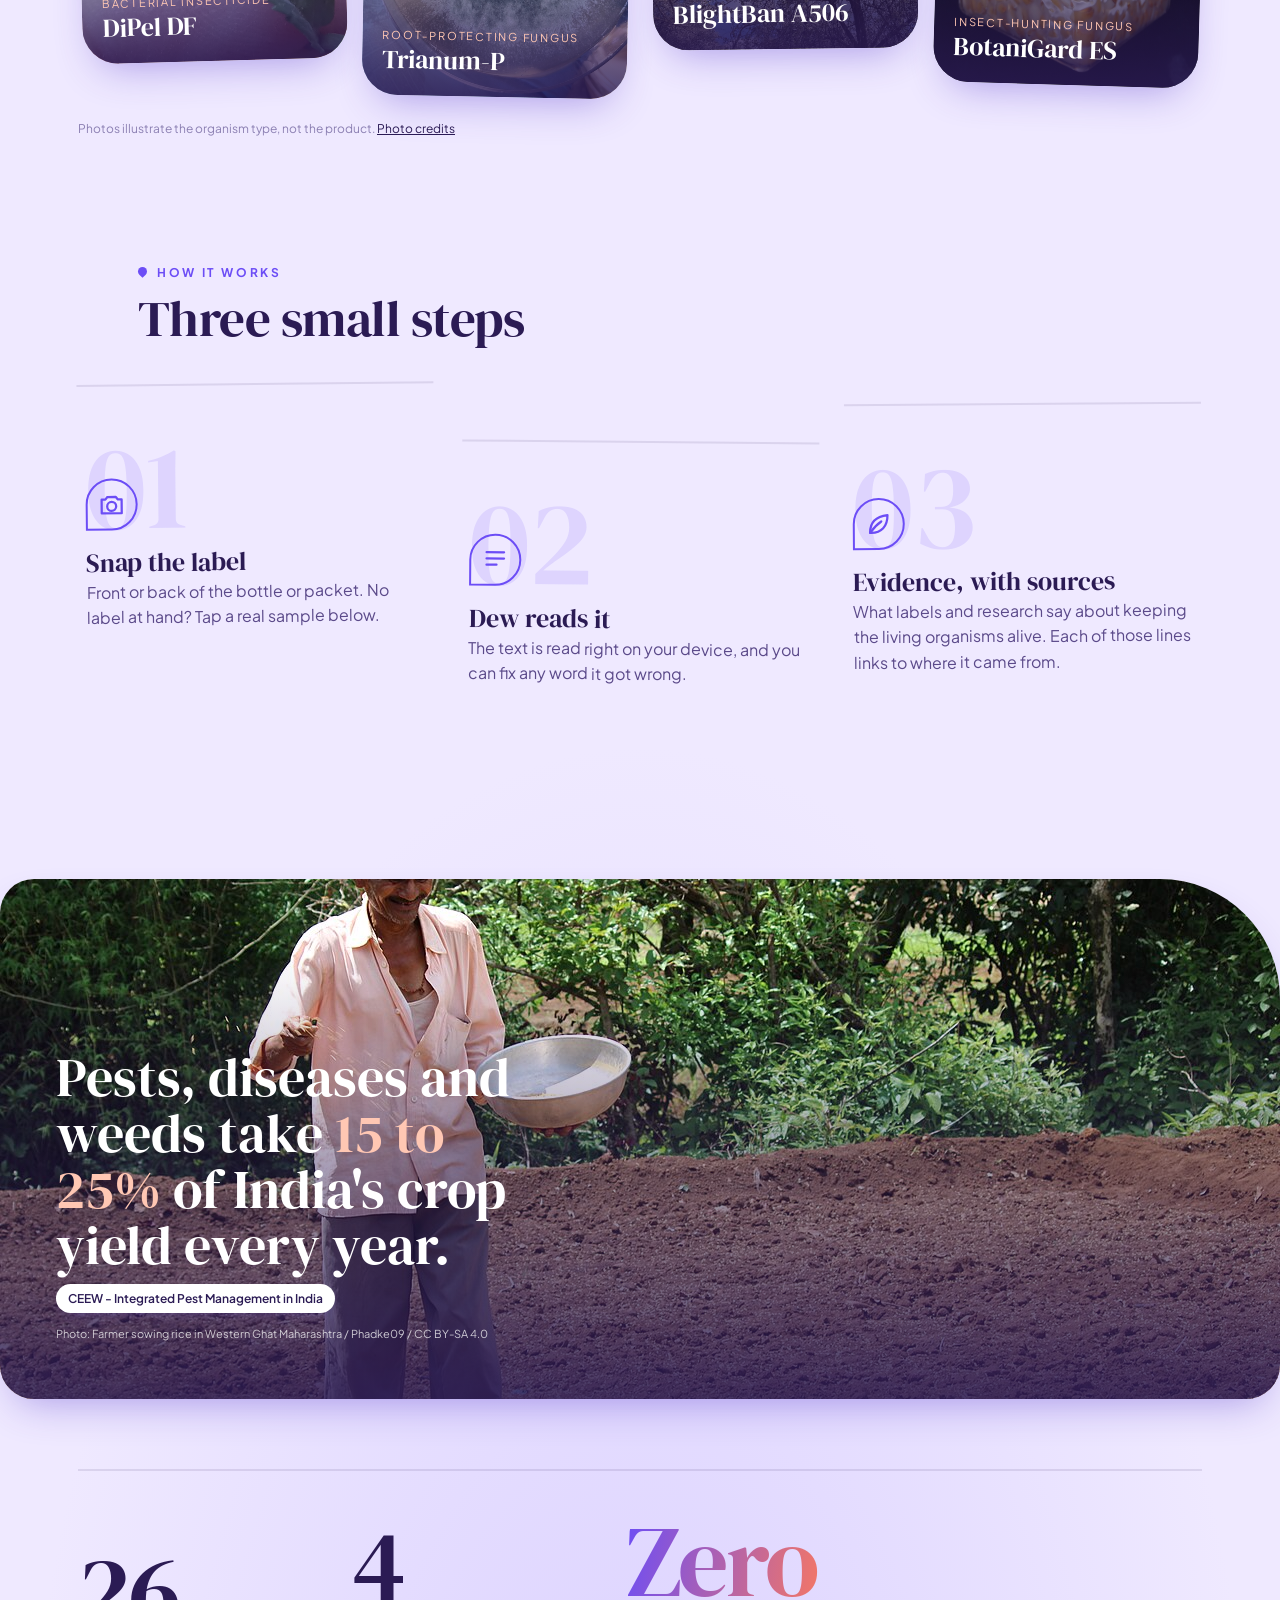
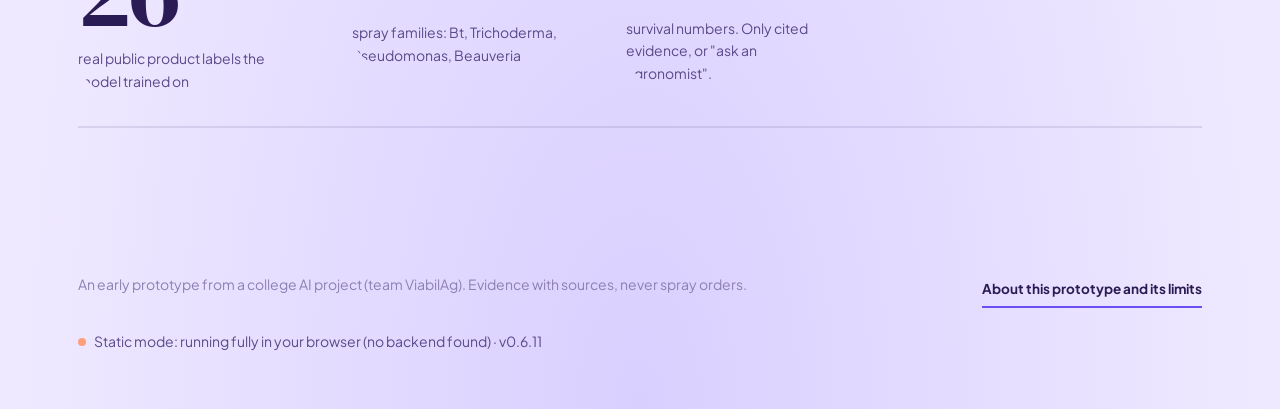
==== commit 672197ce: "Review pass 2: mobile nav menu, de-boxed Lilac inner flow + Dew, scoped source claims, CEEW stat sco" ====
--- a/android/app/src/main/assets/www/index.html
+++ b/android/app/src/main/assets/www/index.html
@@ -32,18 +32,26 @@
   <div id="v-home" class="view">
     <header class="hero">
       <div class="hero-bg"><img src="assets/images/hero.jpg" alt="Water drops resting on a dark green leaf"></div>
-      <nav class="nav"><div class="wordmark">bio<em>Oasis</em></div><div class="navlinks d-only"><a href="#samples">Try a label</a><a href="#how-it-works">How it works</a><a href="#why-it-matters">Why</a></div><div class="navbtns"><button class="chip-btn dewbtn" id="open-dew">Dew</button><button class="chip-btn" id="open-settings">Settings</button><button class="chip-btn" id="open-credits">Photo credits</button></div></nav>
+      <nav class="nav"><div class="wordmark">bio<em>Oasis</em></div><div class="navlinks d-only"><a href="#samples">Try a label</a><a href="#how-it-works">How it works</a><a href="#why-it-matters">Why</a></div><div class="navbtns"><button class="chip-btn dewbtn" id="open-dew">Dew</button><button class="chip-btn navwide" id="open-settings">Settings</button><button class="chip-btn navwide" id="open-credits">Photo credits</button><button class="chip-btn navmenu-btn" id="navmenu-btn" aria-expanded="false" aria-haspopup="true" aria-controls="navmenu">Menu</button></div>
+      <div class="navmenu hidden" id="navmenu" role="menu" aria-label="Site menu">
+        <a href="#samples" role="menuitem">Try a label</a>
+        <a href="#how-it-works" role="menuitem">How it works</a>
+        <a href="#why-it-matters" role="menuitem">Why it matters</a>
+        <button role="menuitem" id="m-settings">Settings</button>
+        <button role="menuitem" id="m-credits">Photo credits</button>
+      </div></nav>
       <div class="col hero-body">
         <div id="hero-dew" class="hero-dew"></div>
         <div class="eyebrow">Team ViabilAg</div>
         <h1>Will it <em>survive?</em></h1>
         <p class="lead">Check a biological spray before it goes in the tank, not after it fails.</p>
+        <p class="lead-sub">What you get is label-based evidence: what the label claims and what published research found. It is not a viability test of the bottle in your hand.</p>
         <div class="cta-row">
           <button class="btn primary" id="go-photo"><span id="ico-cam"></span> Scan a label</button>
           <a class="btn ghost" href="#samples">Try a real label</a>
         </div>
         <ul class="d-only d-trust">
-          <li><i></i>A source on every line</li>
+          <li><i></i>Label and research lines quote their source</li>
           <li><i></i>Says "not sure" when it is not</li>
           <li><i></i>Label text is read on your device</li>
         </ul>
@@ -52,12 +60,12 @@
         <figure class="dc-main"><img src="assets/images/hero.jpg" alt=""></figure>
         <figure class="dc-pol dc-p1"><span class="tape"></span><img src="assets/images/bt.jpg" alt=""><figcaption>Bt goes after caterpillars</figcaption></figure>
         <figure class="dc-pol dc-p2"><span class="tape"></span><img src="assets/images/trichoderma.jpg" alt=""><figcaption>Trichoderma, a root fungus</figcaption></figure>
-        <div class="dc-chip dc-c1"><b>26</b> real labels read</div>
+        <div class="dc-chip dc-c1"><b>26</b> real labels studied</div>
         <div class="dc-chip dc-c2"><b>4</b> spray families</div>
         <svg class="dc-doodle" viewBox="0 0 120 60" fill="none"><path d="M6 8c26 2 52 14 62 38m0 0l-4-17m4 17l-17-6" stroke="currentColor" stroke-width="3" stroke-linecap="round" stroke-linejoin="round"/></svg>
       </div>
     </header>
-    <div class="d-only d-marquee" aria-hidden="true"><div class="track"><span>Bt</span><span>Trichoderma</span><span>Pseudomonas</span><span>Beauveria</span><span>26 real public labels</span><span>every line has a source</span><span>never a survival number</span><span>Bt</span><span>Trichoderma</span><span>Pseudomonas</span><span>Beauveria</span><span>26 real public labels</span><span>every line has a source</span><span>never a survival number</span></div></div>
+    <div class="d-only d-marquee" aria-hidden="true"><div class="track"><span>Bt</span><span>Trichoderma</span><span>Pseudomonas</span><span>Beauveria</span><span>26 real public labels</span><span>evidence with its source</span><span>never a survival number</span><span>Bt</span><span>Trichoderma</span><span>Pseudomonas</span><span>Beauveria</span><span>26 real public labels</span><span>evidence with its source</span><span>never a survival number</span></div></div>
 
     <div class="col">
       <section class="pad" id="samples">
@@ -77,14 +85,14 @@
       <section class="why reveal" id="why-it-matters">
         <img id="why-img" alt="A farmer sowing seed on a ploughed field in Maharashtra" loading="lazy">
         <div class="t">
-          <div class="big">Pests take <em>15 to 25%</em> of India's crops every year.</div>
-          <a class="src-pill" href="https://www.ceew.in/publications/sustainable-agriculture-india/integrated-pest-management" target="_blank" rel="noopener">CEEW, Sustainable Agriculture in India (2021)</a>
+          <div class="big">Pests, diseases and weeds take <em>15 to 25%</em> of India's crop yield every year.</div>
+          <a class="src-pill" href="https://www.ceew.in/publications/sustainable-agriculture-india/integrated-pest-management" target="_blank" rel="noopener">CEEW - Integrated Pest Management in India</a>
           <div class="pcred" id="why-cred"></div>
         </div>
       </section>
 
       <div class="d-only d-stats">
-        <div class="d-stat reveal"><b data-count="26">26</b><span>real public product labels behind the model</span></div>
+        <div class="d-stat reveal"><b data-count="26">26</b><span>real public product labels the model trained on</span></div>
         <div class="d-stat reveal"><b data-count="4">4</b><span>spray families: Bt, Trichoderma, Pseudomonas, Beauveria</span></div>
         <div class="d-stat reveal"><b class="word">Zero</b><span>survival numbers. Only cited evidence, or "ask an agronomist".</span></div>
       </div>
--- a/android/app/src/main/assets/www/src/styles/components.css
+++ b/android/app/src/main/assets/www/src/styles/components.css
@@ -366,3 +366,17 @@
 .dewcol.chatting .dew-hero{display:none}
 .dewcol.chatting .dew-head{padding:0 0 2px}
 .dewcol.chatting .dew-langs{margin-top:2px}
+
+/* ---------- small-screen nav menu + hero sub-note ---------- */
+.hero p.lead-sub{max-width:44ch;color:var(--cream-dim);font-size:14px;margin:-14px 0 26px;line-height:1.6}
+.navmenu-btn{display:none}
+.navmenu{position:absolute;top:calc(100% + 8px);right:0;min-width:200px;display:flex;flex-direction:column;gap:2px;padding:8px;background:var(--char-2);border:1.5px solid var(--line);border-radius:var(--radius-sm);box-shadow:0 18px 40px -18px rgba(0,0,0,.35);z-index:60;text-align:left;backdrop-filter:blur(14px)}
+.navmenu a,.navmenu button{display:block;width:100%;text-align:left;padding:11px 14px;border-radius:10px;font-size:14.5px;font-weight:600;color:var(--cream);text-decoration:none;background:none;border:0;cursor:pointer;font-family:inherit}
+.navmenu a:hover,.navmenu button:hover{background:var(--char-3);color:var(--teal)}
+@media (max-width:759px){
+  .navmenu-btn{display:inline-block}
+  .nav .navbtns .navwide{display:none}
+}
+@media (min-width:760px){
+  .navmenu{display:none!important}
+}
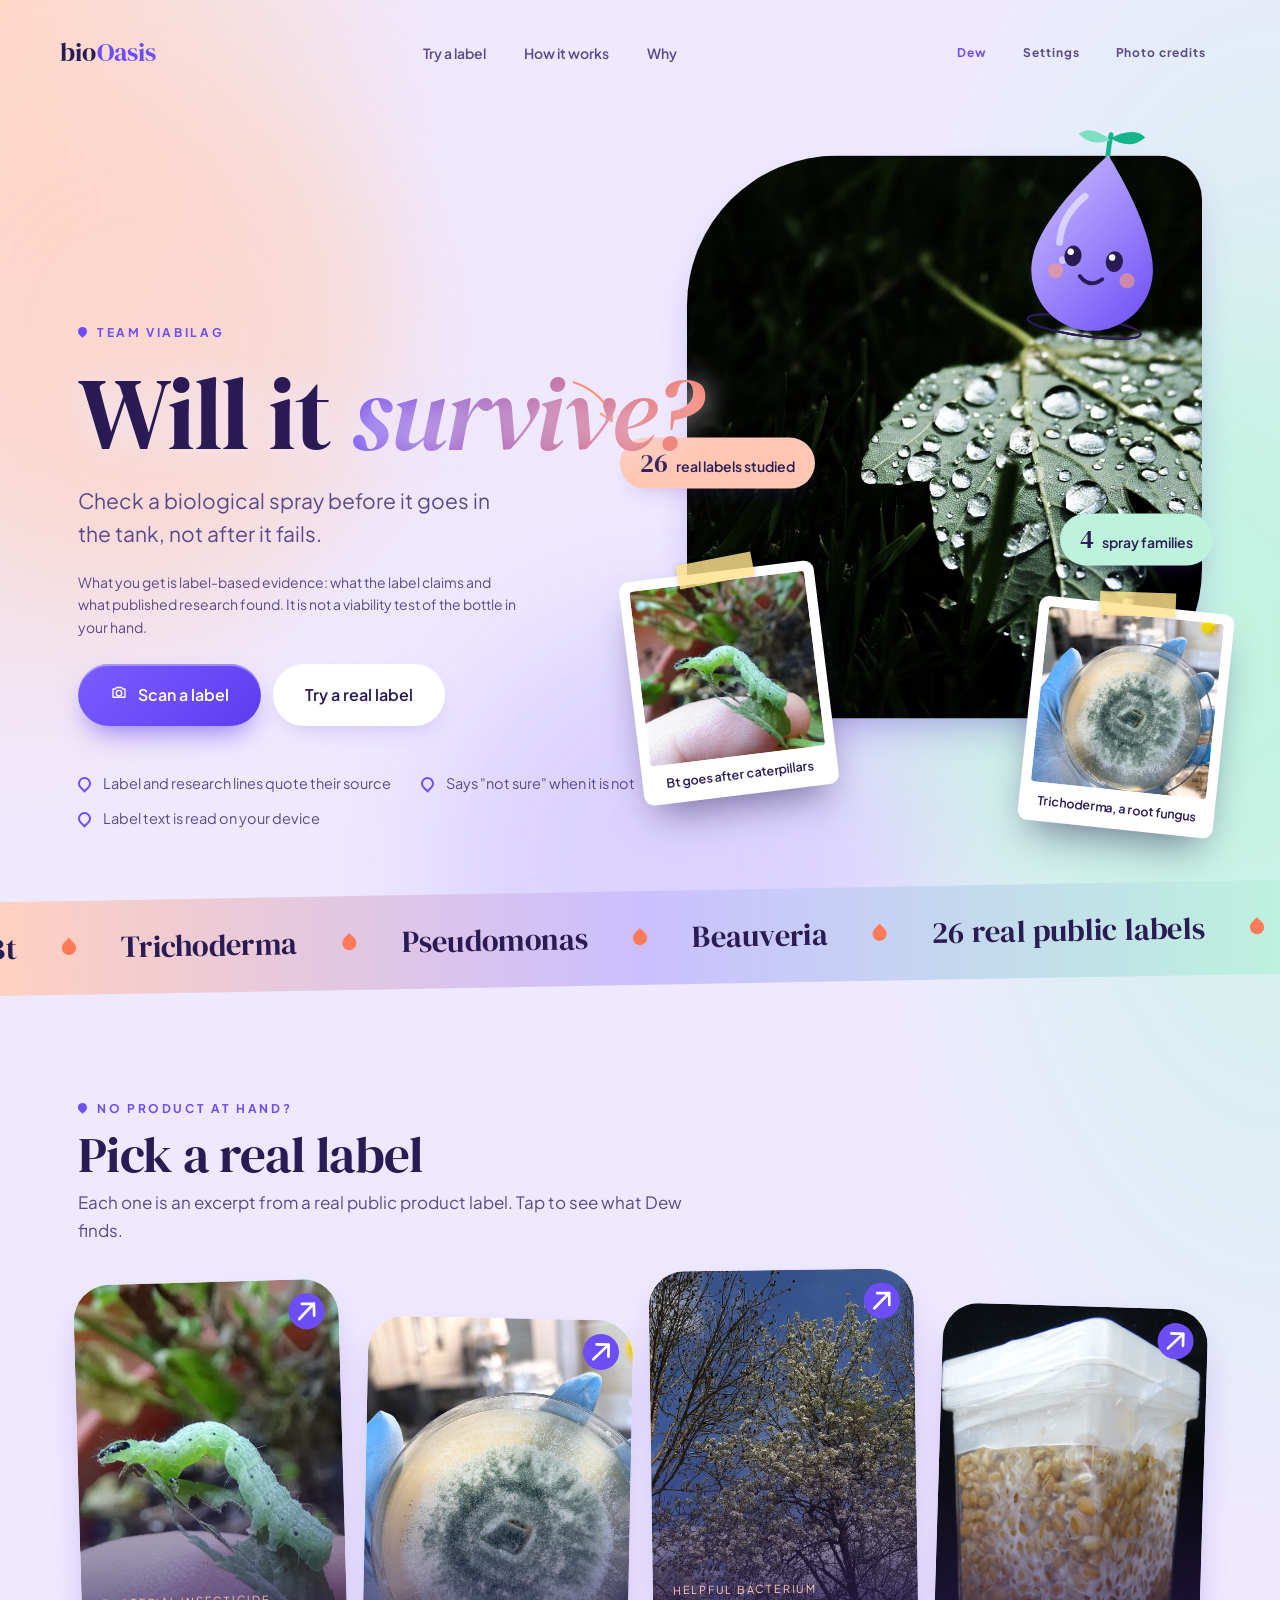
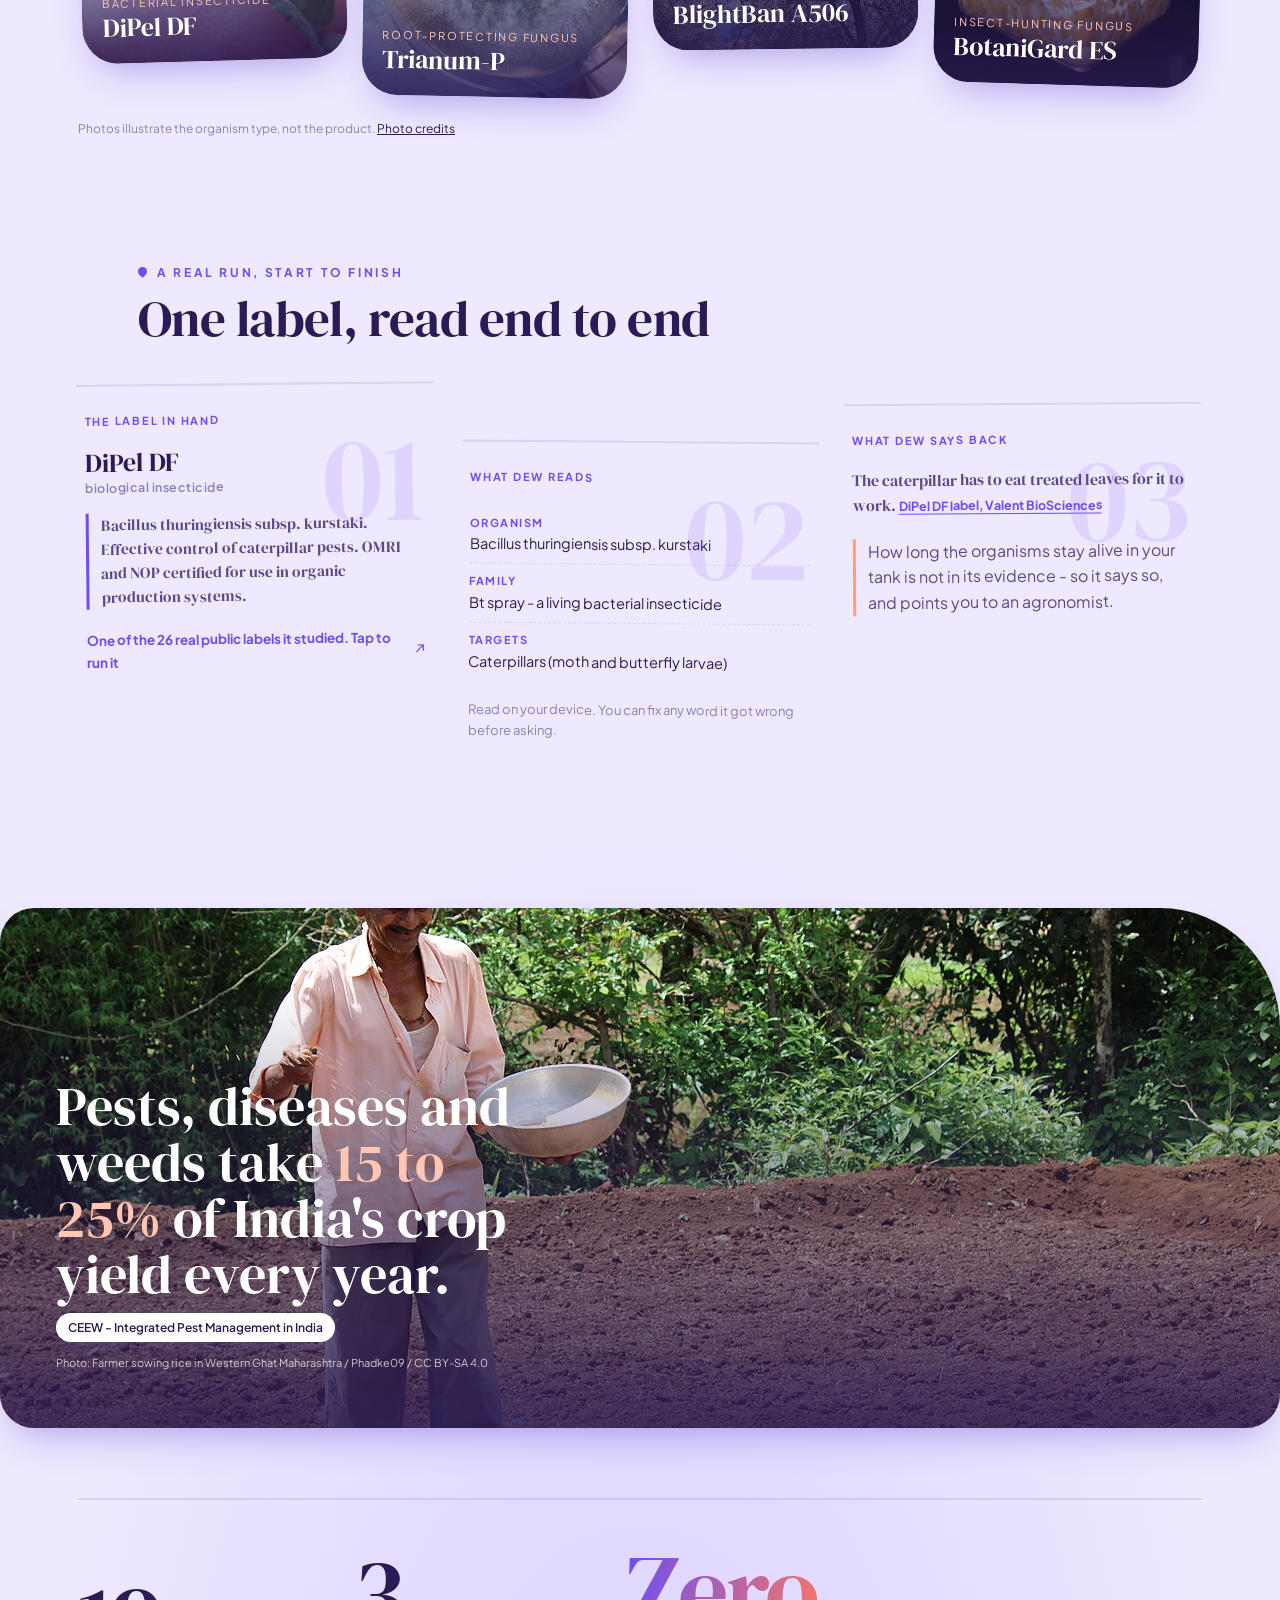
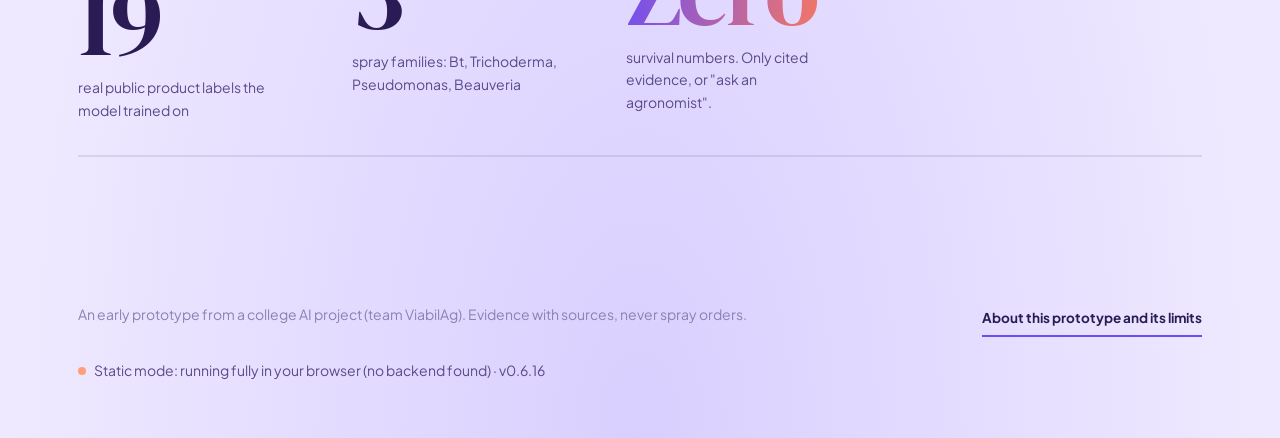
==== commit ecec561d: "android: drop tracked assets/frontend duplicate - the gradle build always copies frontend/ -> assets" ====
--- a/android/app/src/main/assets/www/index.html
+++ b/android/app/src/main/assets/www/index.html
@@ -77,8 +77,8 @@
       </section>
 
       <section class="pad" id="how-it-works">
-        <div class="eyebrow">How it works</div>
-        <h2 class="block-title">Three small steps</h2>
+        <div class="eyebrow">A real run, start to finish</div>
+        <h2 class="block-title">One label, read end to end</h2>
         <div class="how" id="how"></div>
       </section>
 
--- a/android/app/src/main/assets/www/src/styles/base.css
+++ b/android/app/src/main/assets/www/src/styles/base.css
@@ -1,6 +1,8 @@
 *{box-sizing:border-box;margin:0;padding:0}
 html{-webkit-text-size-adjust:100%;scroll-behavior:smooth}
 body{background:var(--char);color:var(--cream);font-family:var(--font-sans);line-height:1.6;min-height:100vh;overflow-x:clip;-webkit-font-smoothing:antialiased}
+/* any user-typed or API text can contain long unbroken strings; never let them escape their container */
+p,span,li,h1,h2,h3,h4,a,b,small,td,summary{overflow-wrap:break-word}
 img{display:block;max-width:100%}
 a{color:inherit}
 button{font:inherit;color:inherit;border:0;background:none;cursor:pointer}
--- a/android/app/src/main/assets/www/src/styles/components.css
+++ b/android/app/src/main/assets/www/src/styles/components.css
@@ -59,6 +59,25 @@
 .how-step h3{font-family:var(--font-serif);font-weight:500;font-size:20px;margin-bottom:2px}
 .how-step p{color:var(--cream-dim);font-size:14.5px}
 
+/* a real run: one label travelling through the product, three different artifacts */
+.run-beat{display:flex;flex-direction:column;align-items:stretch;gap:10px;text-align:left}
+button.run-beat{font:inherit;color:inherit;background:none;border:0;padding:14px 0;cursor:pointer;width:100%}
+.run-tag{font-size:11px;font-weight:800;letter-spacing:.16em;text-transform:uppercase;color:var(--teal)}
+.run-product{font-family:var(--font-serif);font-weight:var(--hw,500);font-size:22px;line-height:1.15;color:var(--cream)}
+.run-product i{display:block;font-style:normal;font-family:var(--font-sans);font-size:12.5px;font-weight:600;color:var(--cream-faint);margin-top:3px;letter-spacing:.04em}
+.run-quote{font-family:var(--font-serif);font-size:15.5px;line-height:1.55;color:var(--cream-dim);border-left:3px solid var(--teal);padding-left:12px}
+.run-cta{margin-top:2px;font-size:13.5px;font-weight:700;color:var(--teal);display:flex;align-items:center;gap:8px}
+.run-cta svg{width:16px;height:16px;flex:0 0 16px}
+.run-facts{list-style:none;margin:2px 0 0;padding:0}
+.run-facts li{display:flex;flex-direction:column;gap:1px;padding:8px 0;border-bottom:1.5px dashed var(--line)}
+.run-facts li:last-child{border-bottom:0}
+.run-facts b{font-size:11px;font-weight:800;letter-spacing:.14em;text-transform:uppercase;color:var(--teal)}
+.run-facts span{font-size:14.5px;color:var(--cream)}
+.run-note{font-size:13px;color:var(--cream-faint)}
+.run-ev{font-family:var(--font-serif);font-size:17px;line-height:1.5;color:var(--cream);position:relative}
+.run-ev a{display:inline-block;margin-top:2px;font-family:var(--font-sans);font-size:12.5px;font-weight:700;color:var(--teal);text-decoration:underline;text-underline-offset:3px}
+.run-abstain{font-size:14px;line-height:1.55;color:var(--cream-dim);border-left:3px solid var(--amber);padding-left:12px;margin-top:2px}
+
 /* ---------- why / farmer ---------- */
 .why{position:relative;margin:56px 0 0;border-radius:28px;overflow:hidden;min-height:320px;display:flex;align-items:flex-end}
 .why img{position:absolute;inset:0;width:100%;height:100%;object-fit:cover}
@@ -130,7 +149,8 @@
 .msg{margin-top:12px;font-size:14.5px;line-height:1.55}
 .msg .lv{display:inline-block;font-weight:600;margin-right:6px}
 .msg .lv.good{color:var(--teal)}.msg .lv.warn{color:var(--amber)}
-.msg .src-pill{margin-top:8px}
+.msg .src-pill{margin-top:8px;max-width:100%;overflow-wrap:break-word}
+#phmsg .lv,#wxmsg .lv{margin-right:6px}
 
 .disclaimer{margin-top:44px;padding:18px 20px;border-radius:var(--radius-sm);background:var(--navy);color:var(--cream);font-size:13.5px;line-height:1.55}
 
@@ -284,6 +304,7 @@
 .verdict.limited .verdict-badge{background:var(--amber);color:#3a270a;box-shadow:0 0 0 10px var(--amber-soft)}
 .verdict.unknown .verdict-badge{background:transparent;border:2px dashed var(--cream-faint);color:var(--cream-dim)}
 .pairline{display:flex;align-items:center;justify-content:center;gap:10px;flex-wrap:wrap;font-family:var(--font-serif);font-size:17px;color:var(--cream);margin:6px 0 14px}
+.pairline>span{min-width:0;max-width:100%;overflow-wrap:break-word}
 .pairline .plus{width:28px;height:28px;border-radius:50%;background:var(--char-2);border:1.5px solid var(--teal);color:var(--teal);display:grid;place-items:center;font-family:var(--font-sans);font-weight:600}
 .verdict-cta{display:inline-flex;align-items:center;gap:10px;background:var(--char-2);border:1.5px solid var(--line);border-radius:999px;padding:12px 20px;font-size:14.5px;text-align:left}
 .verdict-cta svg{width:20px;height:20px;color:var(--teal);flex:none}
@@ -333,7 +354,7 @@
 .dew-langs{display:flex;gap:6px;margin-top:10px}
 .dew-langs .chip-btn.on{background:var(--teal);color:#0d1f1b;border-color:var(--teal)}
 .dew-log{display:flex;flex-direction:column;gap:10px;flex:1;min-height:0;overflow-y:auto;padding:6px 2px 14px}
-.msg{display:flex;gap:8px;align-items:flex-start;font-size:14.5px;line-height:1.5;animation:rise .35s var(--ease) both}
+.dew-log .msg{display:flex;gap:8px;align-items:flex-start;font-size:14.5px;line-height:1.5;animation:rise .35s var(--ease) both}
 .msg.dew span:last-child{background:var(--char-2);border:1px solid var(--line);border-radius:4px 16px 16px 16px;padding:10px 13px;color:var(--cream)}
 .msg.user{align-self:flex-end;background:var(--teal-deep);color:#f6fbf9;border-radius:16px 4px 16px 16px;padding:10px 13px;max-width:80%}
 .msg .mdew{width:30px;flex:none}
@@ -348,7 +369,7 @@
 .icobtn.send svg{transform:rotate(-90deg)}
 
 /* dew chips inside the bubble */
-.dew-body{display:flex;flex-direction:column;gap:8px;max-width:85%}
+.dew-body{display:flex;flex-direction:column;gap:8px;max-width:85%;min-width:0}
 .dew-chips{display:flex;gap:6px;flex-wrap:wrap}
 .dew-chips .chip-btn{font-size:12px}
 
@@ -380,3 +401,9 @@
 @media (min-width:760px){
   .navmenu{display:none!important}
 }
+
+@media (max-width:759px){
+  .run-beat{position:relative;padding-left:44px}
+  .run-beat::before{content:"";position:absolute;left:19px;top:26px;width:14px;height:14px;background:var(--teal);border-radius:50% 50% 50% 0;transform:rotate(-45deg)}
+  button.run-beat{padding-left:44px}
+}
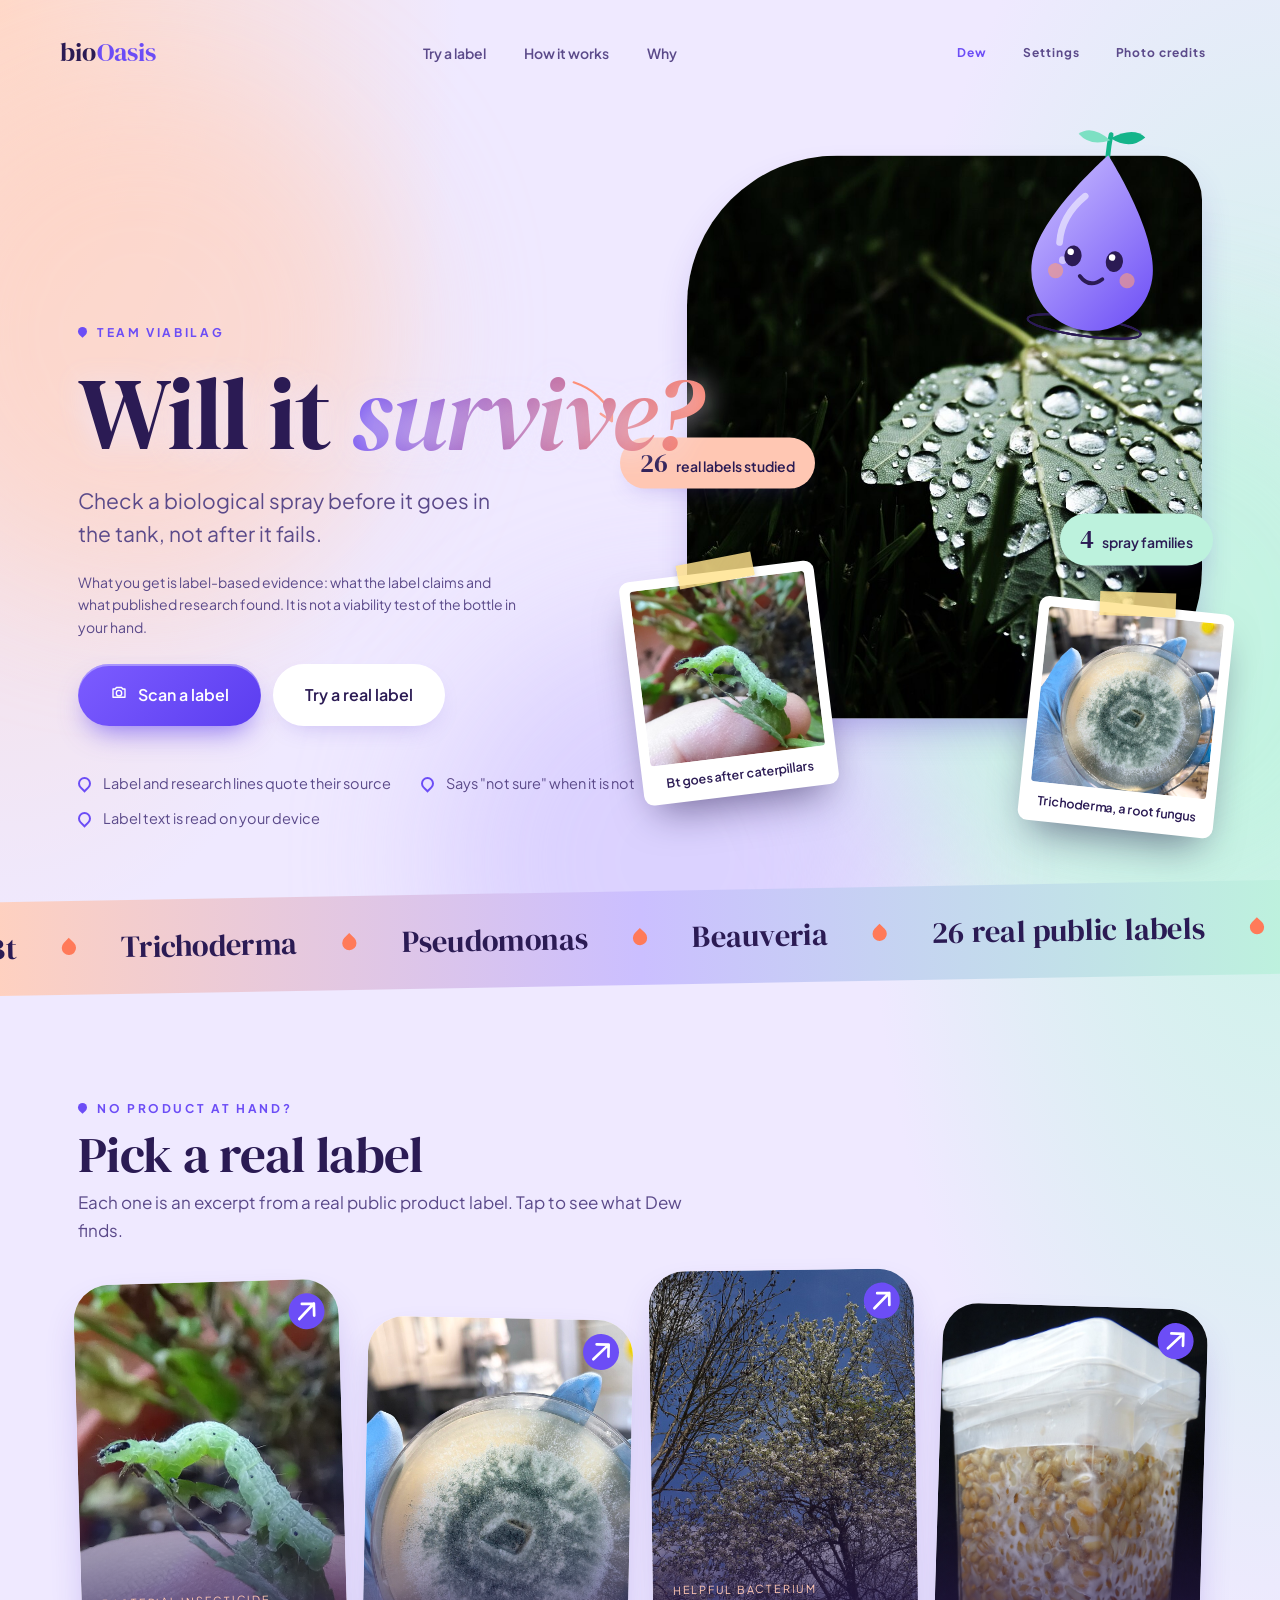
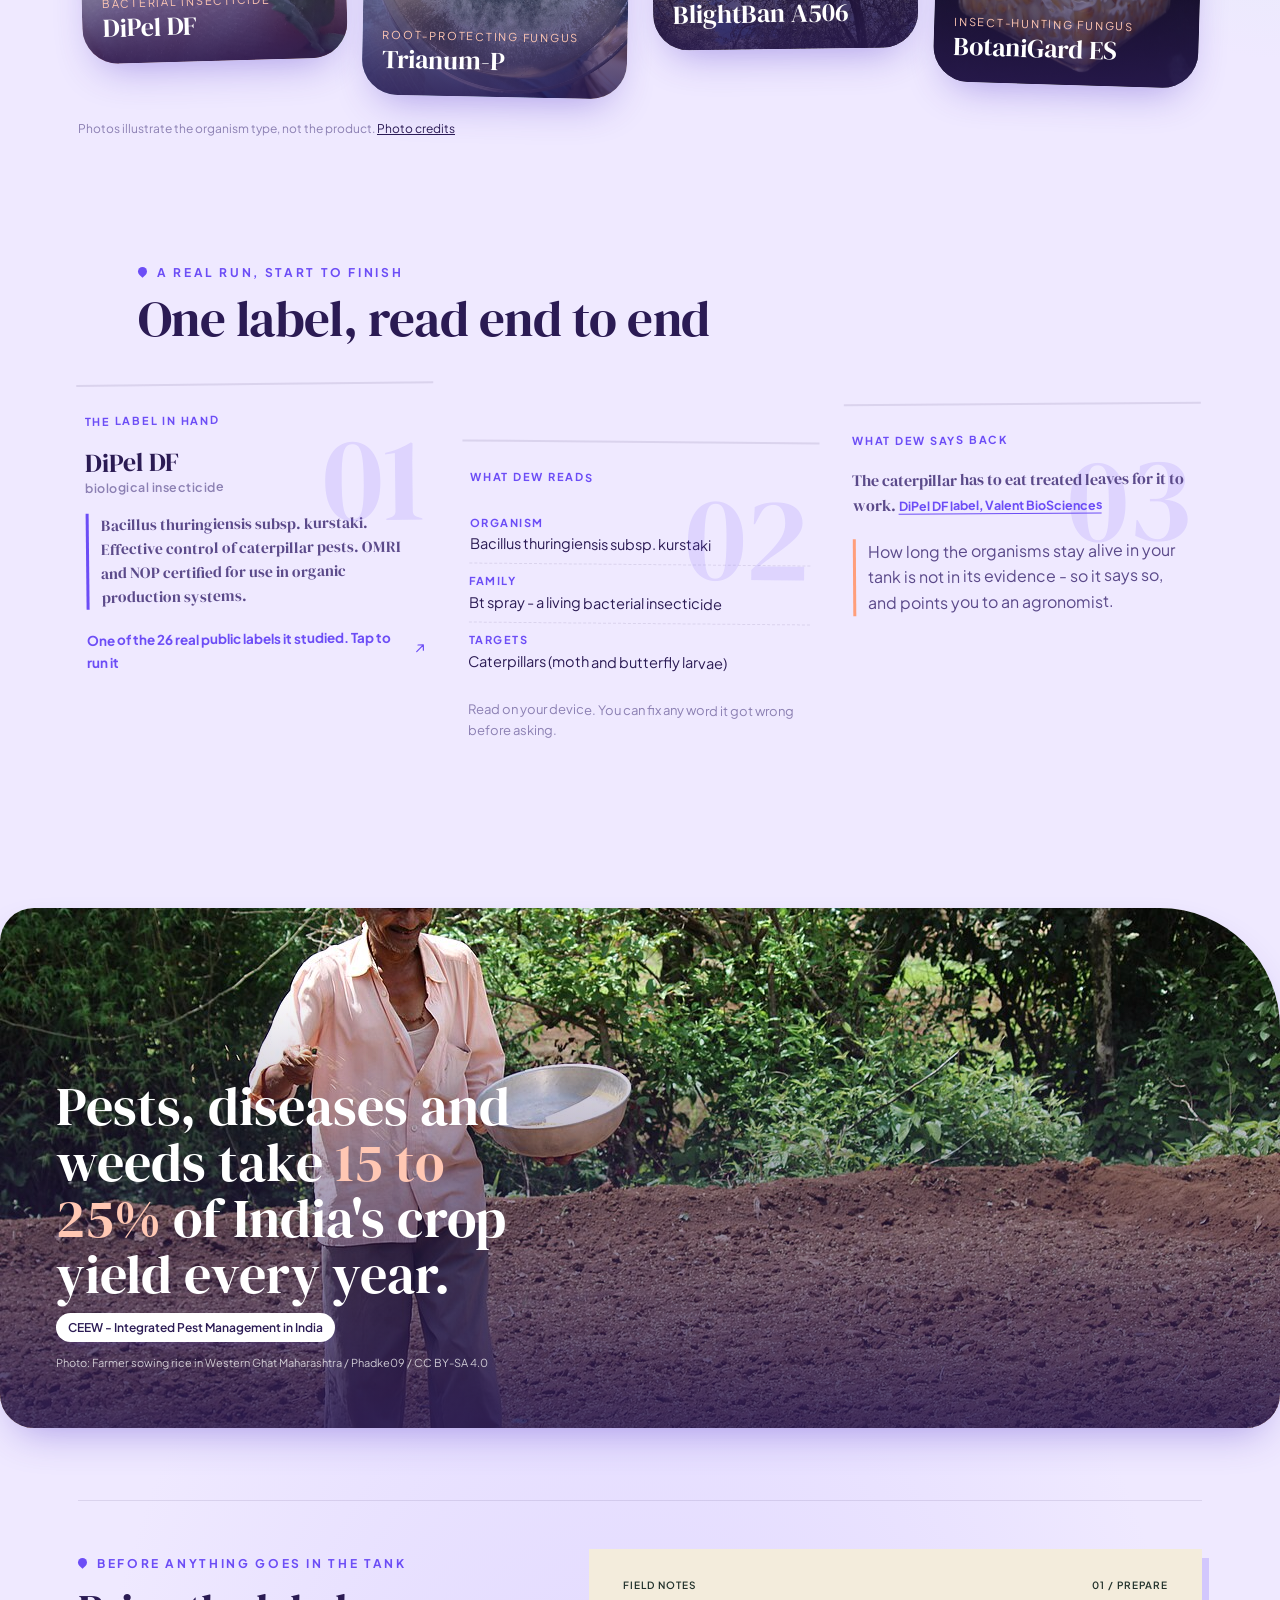
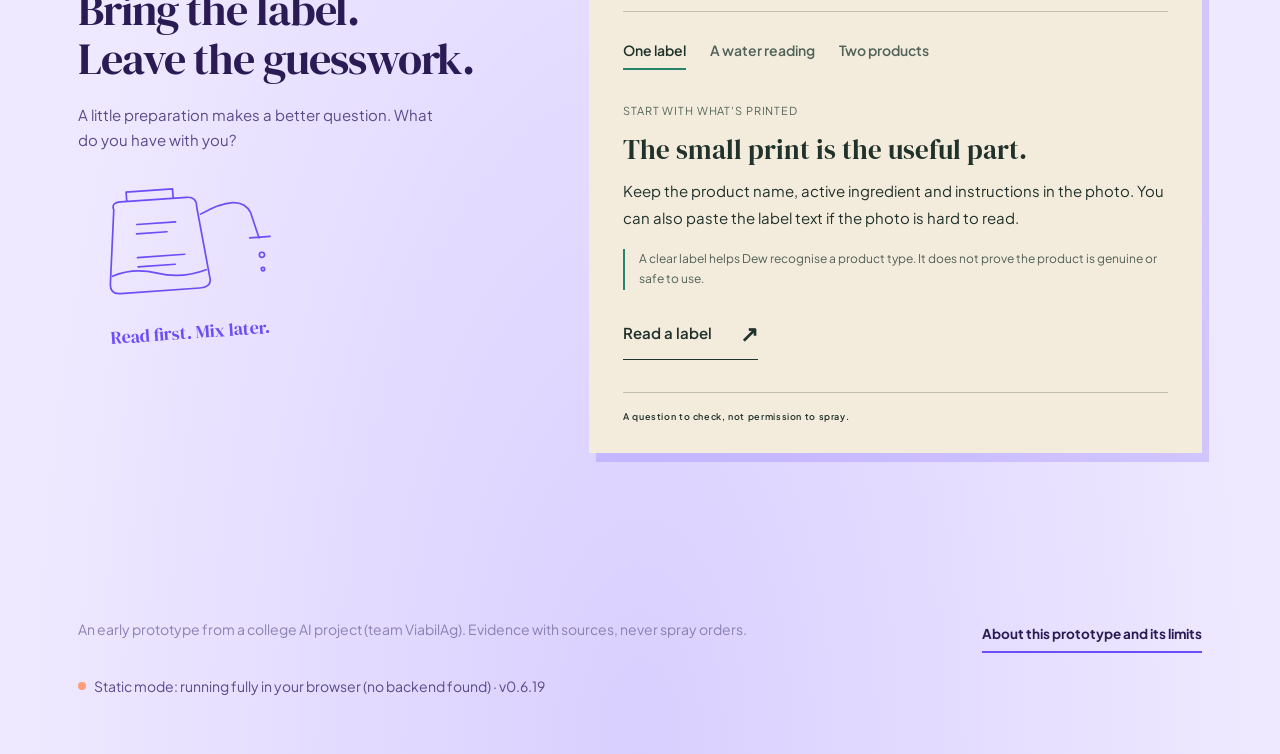
==== commit 4c421812: "Bundle classroom fixes in Android demo v0.6.19 and document reinstall caveat" ====
--- a/android/app/src/main/assets/www/index.html
+++ b/android/app/src/main/assets/www/index.html
@@ -91,11 +91,15 @@
         </div>
       </section>
 
-      <div class="d-only d-stats">
-        <div class="d-stat reveal"><b data-count="26">26</b><span>real public product labels the model trained on</span></div>
-        <div class="d-stat reveal"><b data-count="4">4</b><span>spray families: Bt, Trichoderma, Pseudomonas, Beauveria</span></div>
-        <div class="d-stat reveal"><b class="word">Zero</b><span>survival numbers. Only cited evidence, or "ask an agronomist".</span></div>
-      </div>
+      <section class="fielddesk" aria-labelledby="desk-title">
+        <div class="desk-intro"><div class="eyebrow">Before anything goes in the tank</div><h2 id="desk-title">Bring the label.<br>Leave the guesswork.</h2><p>A little preparation makes a better question. What do you have with you?</p><div class="desk-doodle" aria-hidden="true"><svg viewBox="0 0 260 150"><path d="M45 33 Q42 24 54 24 H132 Q144 24 143 36 L153 123 Q153 132 140 132 H46 Q33 132 35 119 Z M61 24 V13 H116 V24 M147 45 Q195 22 206 47 L214 78 M203 77 L227 77 M71 52 H117 M70 63 H106 M69 91 H125 M69 102 H113"/><path class="desk-water" d="M38 111 Q63 102 91 111 T149 111"/><circle cx="216" cy="98" r="3"/><circle cx="216" cy="115" r="2"/></svg><span>Read first. Mix later.</span></div></div>
+        <div class="desk-page">
+          <div class="desk-page-top"><span>FIELD NOTES</span><span>01 / PREPARE</span></div>
+          <div class="desk-tabs" role="tablist" aria-label="What you have ready"><button role="tab" id="desk-tab-label" aria-selected="true" aria-controls="desk-panel" data-desk="label">One label</button><button role="tab" id="desk-tab-water" aria-selected="false" aria-controls="desk-panel" data-desk="water" tabindex="-1">A water reading</button><button role="tab" id="desk-tab-pair" aria-selected="false" aria-controls="desk-panel" data-desk="pair" tabindex="-1">Two products</button></div>
+          <div id="desk-panel" role="tabpanel" aria-labelledby="desk-tab-label" tabindex="0"><span class="desk-note-label" id="desk-note-label">Start with what's printed</span><h3 id="desk-note-title">The small print is the useful part.</h3><p id="desk-note-text">Keep the product name, active ingredient and instructions in the photo. You can also paste the label text if the photo is hard to read.</p><div class="desk-reminder" id="desk-reminder">A clear label helps Dew recognise a product type. It does not prove the product is genuine or safe to use.</div><button class="desk-action" id="desk-action">Read a label <span aria-hidden="true">↗</span></button></div>
+          <div class="desk-page-bottom">A question to check, not permission to spray.</div>
+        </div>
+      </section>
 
       <footer class="site">
         An early prototype from a college AI project (team ViabilAg). Evidence with sources, never spray orders.
@@ -211,6 +215,7 @@
       <div class="hint" id="hint-b"></div>
       <p class="credit-note" style="margin-top:10px">Or practise with a real label:</p>
       <div class="chips-row" id="mix-samples"></div>
+      <details class="class-cases"><summary>Presenting in class? Compare three evidence cases</summary><p>These load public label excerpts and clearly marked ingredient/category examples, replacing both inputs for this check. They demonstrate the software, not a physical mixing experiment.</p><div class="class-case-buttons"><button type="button" data-class-case="conflict">1. A label prohibition</button><button type="button" data-class-case="limited">2. General guidance only</button><button type="button" data-class-case="unknown">3. No pair evidence</button></div><p>Read the inputs, choose Read this product, confirm, then Check this mix. A warning or abstention is a meaningful result; this prototype does not issue a "safe to mix" certificate.</p></details>
       <div class="cta-row" style="margin-top:14px">
         <button class="btn primary" id="mix-read">Read this product</button>
         <button class="btn ghost" id="go-photo-b"><span id="ico-cam3" style="width:18px"></span> Use a photo</button>
--- a/android/app/src/main/assets/www/src/styles/components.css
+++ b/android/app/src/main/assets/www/src/styles/components.css
@@ -407,3 +407,46 @@
   .run-beat::before{content:"";position:absolute;left:19px;top:26px;width:14px;height:14px;background:var(--teal);border-radius:50% 50% 50% 0;transform:rotate(-45deg)}
   button.run-beat{padding-left:44px}
 }
+
+/* An interactive preparation desk instead of a counter strip. */
+.fielddesk{display:grid;gap:28px;margin-top:64px;padding:36px 0 10px;border-top:1px solid var(--line)}
+.desk-intro h2{font-family:var(--font-serif);font-weight:500;font-size:36px;line-height:1.12;letter-spacing:-.025em;margin:12px 0 18px}
+.desk-intro>p{color:var(--cream-dim);font-size:15px;max-width:34ch;line-height:1.7}
+.desk-doodle{display:none;color:var(--teal)}
+.desk-doodle svg{width:220px;fill:none;stroke:currentColor;stroke-width:2;stroke-linecap:round;stroke-linejoin:round;transform:rotate(-4deg)}
+.desk-doodle span{display:block;font-family:var(--font-serif);font-size:18px;margin-left:32px;transform:rotate(-4deg)}
+.desk-page{min-width:0;background:#f3ecdc;color:#21312b;padding:22px 20px;position:relative;box-shadow:7px 9px 0 color-mix(in srgb,var(--teal) 22%,transparent)}
+.desk-page-top,.desk-page-bottom{font-family:var(--font-sans);font-size:10px;letter-spacing:.1em;font-weight:600}
+.desk-page-top{display:flex;justify-content:space-between;padding-bottom:18px;border-bottom:1px solid #21312b40}
+.desk-tabs{display:flex;flex-wrap:wrap;gap:6px 16px;margin:20px 0 26px}
+.desk-tabs button{padding:7px 0;border-bottom:2px solid transparent;font-size:13px;font-weight:600;color:#51635a;background:none;border-radius:0}
+.desk-tabs button[aria-selected="true"]{color:#21312b;border-color:#25836e}
+.desk-tabs button:focus-visible,.desk-action:focus-visible{outline:2px solid #25836e;outline-offset:4px}
+#desk-panel{min-height:270px}
+.desk-note-label{font-size:11px;text-transform:uppercase;letter-spacing:.08em;color:#54655a}
+#desk-note-title{font-family:var(--font-serif);font-size:27px;font-weight:500;line-height:1.2;margin:12px 0}
+#desk-note-text{font-size:15px;line-height:1.75;max-width:53ch}
+.desk-reminder{margin-top:18px;padding-left:14px;border-left:2px solid #25836e;font-size:12px;line-height:1.7;color:#526056;max-width:62ch}
+.desk-action{display:flex;align-items:center;gap:28px;font-size:15px;font-weight:600;color:#21312b;background:none;border:0;border-bottom:1px solid #21312b;padding:14px 0 8px;margin-top:12px;border-radius:0}
+.desk-action span{font-size:22px}
+.desk-page-bottom{border-top:1px solid #21312b40;padding-top:16px;margin-top:26px;line-height:1.7;font-size:9px;letter-spacing:.07em}
+html[data-theme="pop"] .fielddesk{border-top:3px solid var(--line)}
+html[data-theme="pop"] .desk-intro h2{color:var(--teal)}
+html[data-theme="pop"] .desk-page{border:2px solid #21312b;box-shadow:7px 8px 0 var(--teal);transform:rotate(.6deg)}
+html[data-theme="pop"] .desk-page-top{font-weight:800}
+html[data-theme="aurora"] .desk-page{background:#161b32;color:#e8f0ec;box-shadow:none;border-block:1px solid #c6ff3d66}
+html[data-theme="aurora"] .desk-page-top,html[data-theme="aurora"] .desk-page-bottom{border-color:#e8f0ec33;color:#9cafa9}
+html[data-theme="aurora"] .desk-tabs button,html[data-theme="aurora"] .desk-note-label,html[data-theme="aurora"] .desk-reminder{color:#a6bbb0}
+html[data-theme="aurora"] .desk-tabs button[aria-selected="true"]{color:#c6ff3d;border-color:#c6ff3d}
+html[data-theme="aurora"] .desk-reminder{border-color:#c6ff3d}
+html[data-theme="aurora"] .desk-action{color:#c6ff3d;border-color:#c6ff3d}
+@media(min-width:1024px){.fielddesk{grid-template-columns:minmax(0,.85fr) minmax(0,1.2fr);gap:clamp(40px,6vw,100px);margin-top:72px;padding:48px 0 20px;align-items:start}.desk-intro h2{font-size:clamp(38px,3.4vw,54px)}.desk-doodle{display:block;margin-top:24px}.desk-page{padding:28px 34px}#desk-panel{min-height:270px}.desk-tabs{gap:24px}.desk-tabs button{font-size:14px}}
+
+.class-cases{margin-top:24px;padding:18px 0;border-block:1px solid var(--line)}
+.class-cases summary{cursor:pointer;font-weight:600;font-size:15px;line-height:1.6}
+.class-cases p{font-size:13px;line-height:1.7;color:var(--cream-dim);margin:12px 0}
+.class-case-buttons{display:flex;gap:10px;flex-wrap:wrap;margin:14px 0}
+.class-case-buttons button{padding:10px 13px;background:var(--char-2);color:var(--cream);border:1px solid var(--line);border-radius:10px;text-align:left;font-size:13px}
+.class-case-buttons button:hover{border-color:var(--teal)}
+
+.demo-disclosure{border-left:3px solid var(--teal);padding:12px 18px;margin:16px 0 24px;background:var(--char-2);font-size:13px;line-height:1.6}.demo-disclosure p{color:var(--cream-dim);margin:6px 0 0}
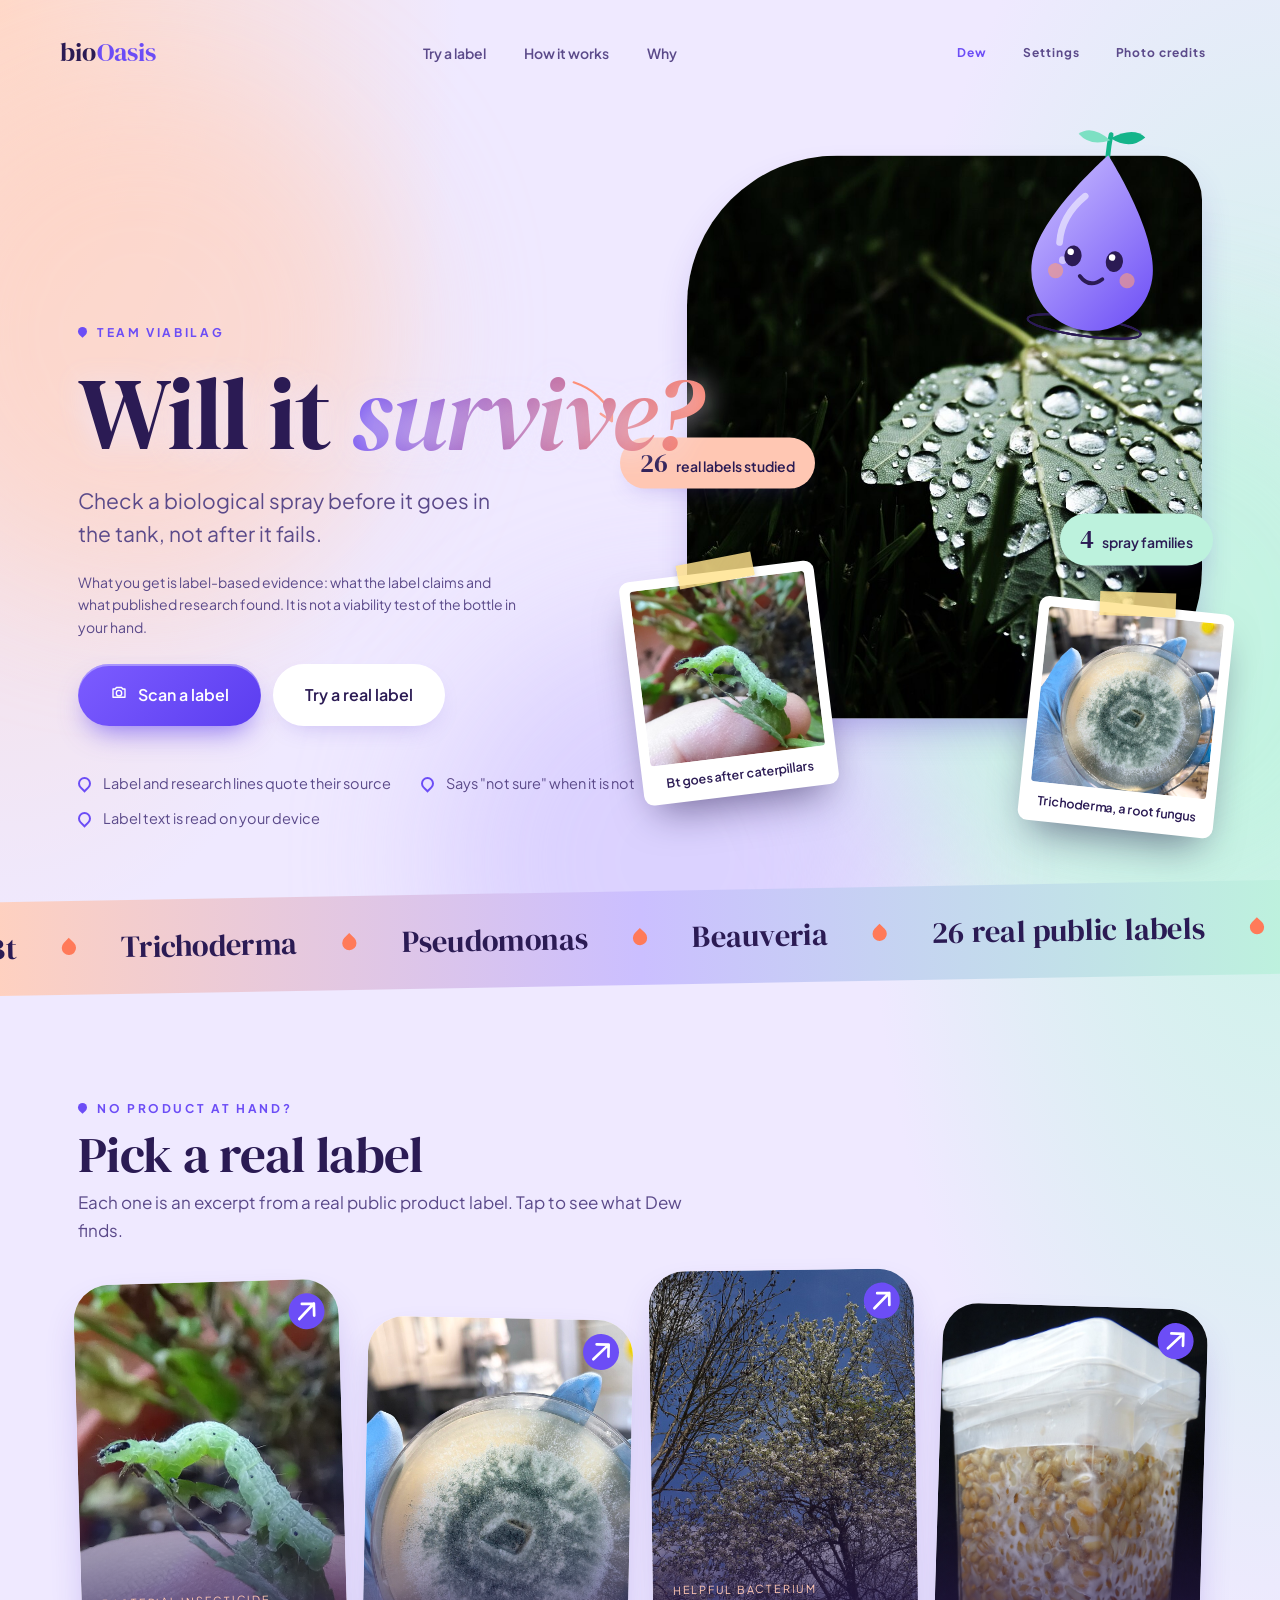
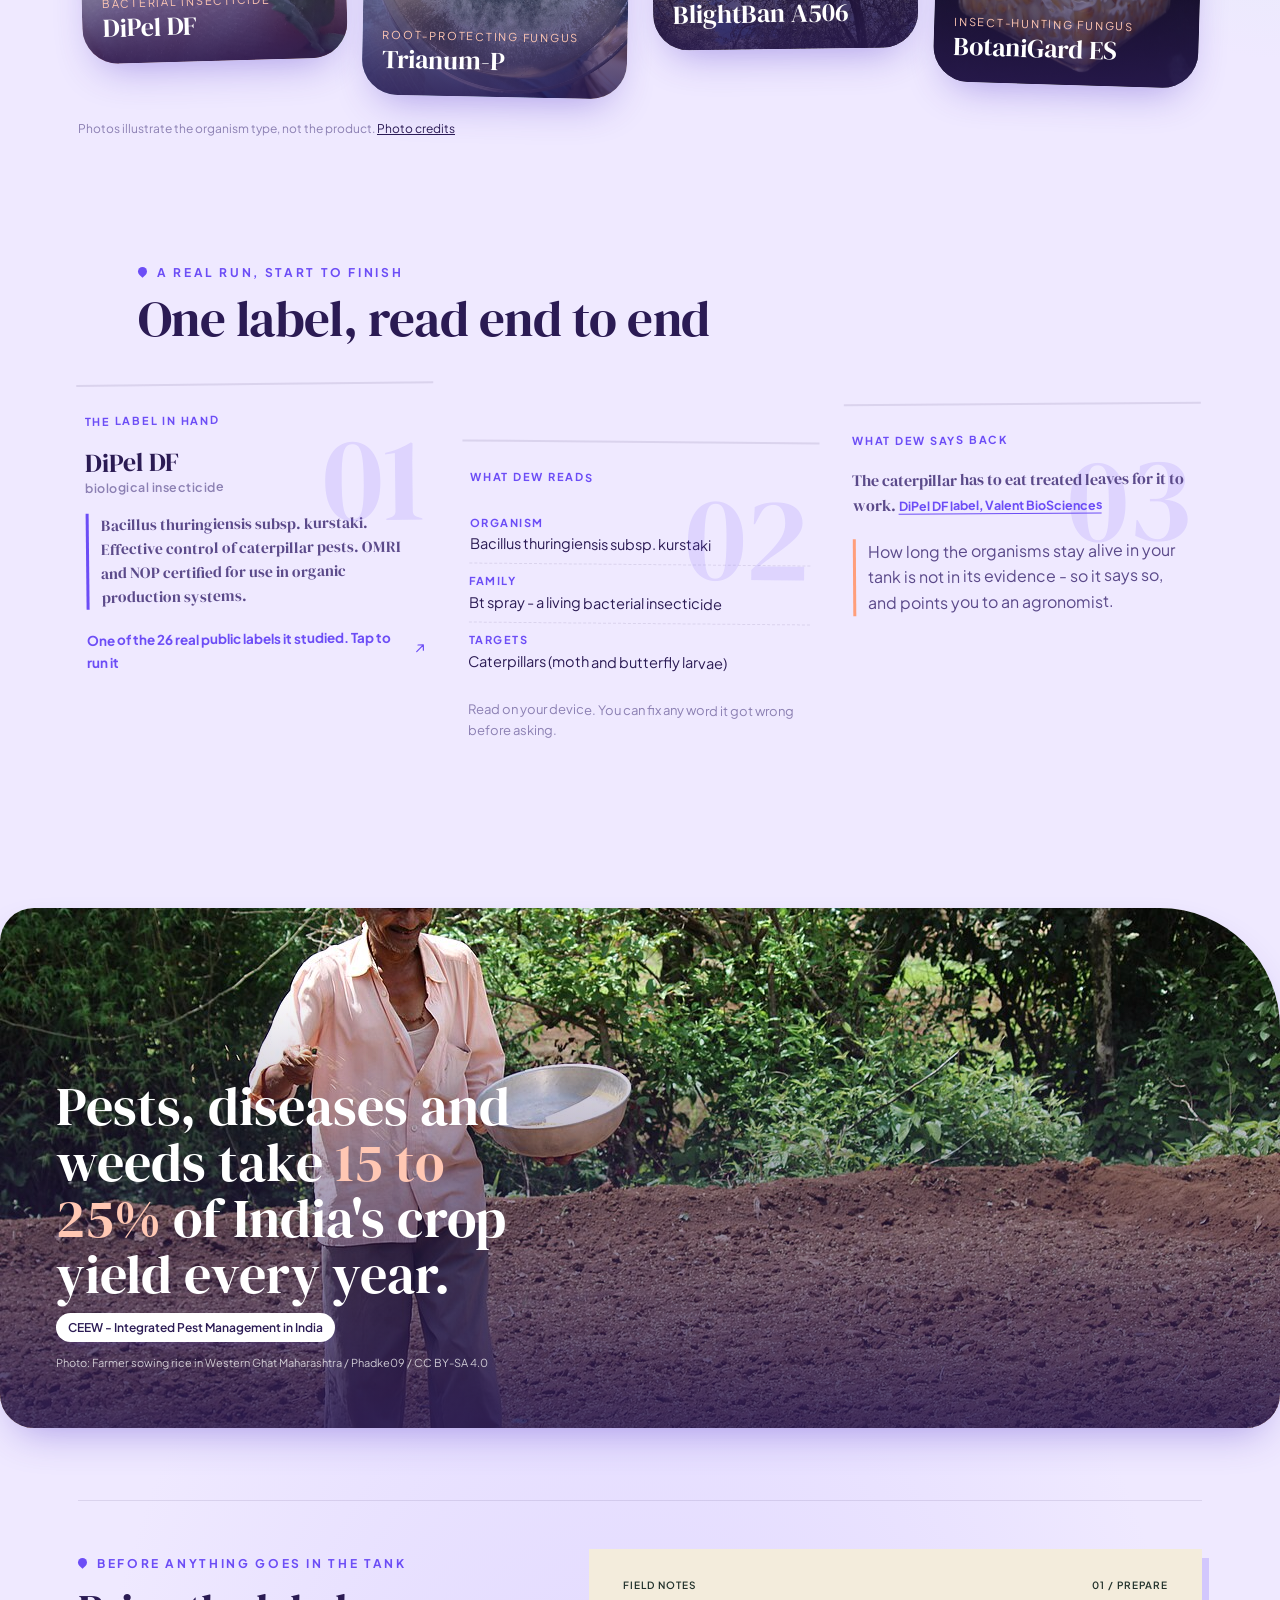
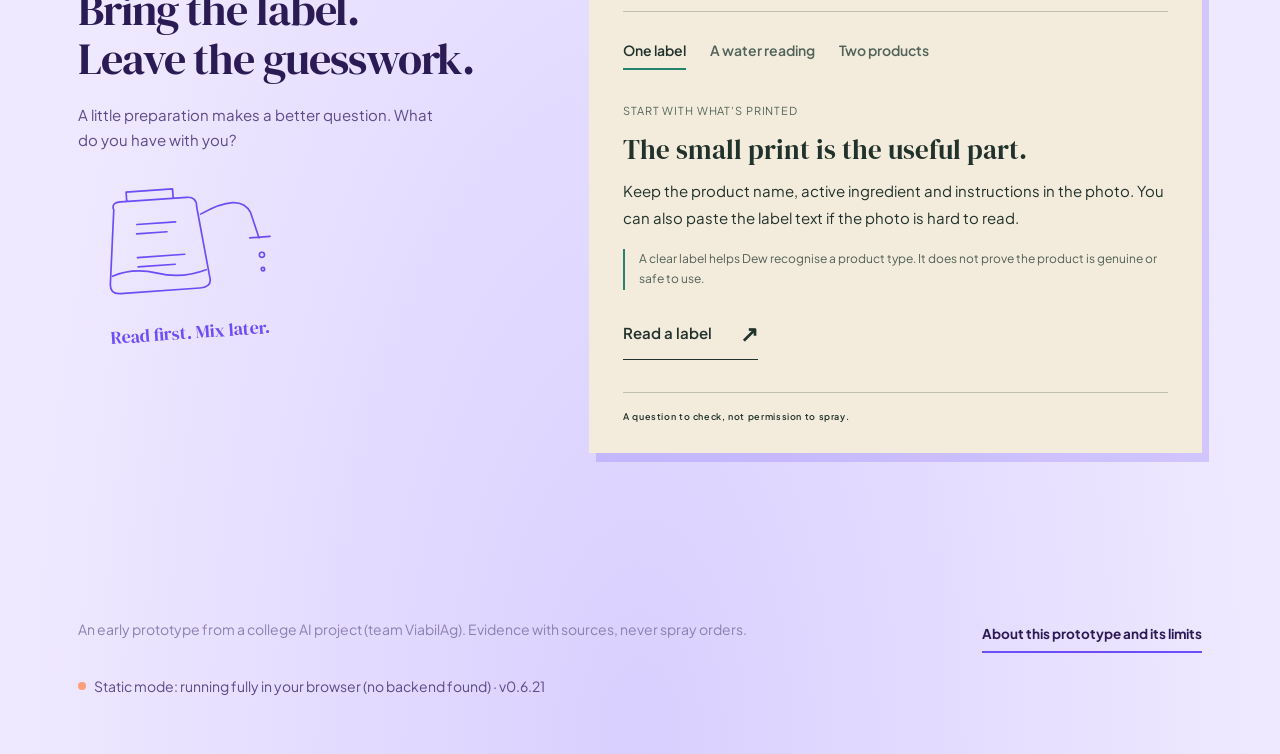
==== commit 8beae75d: "Dew voice mode (immersive one-on-one) + on-device ML Kit scan in the app - Mic tap opens a full-scre" ====
--- a/android/app/src/main/assets/www/index.html
+++ b/android/app/src/main/assets/www/index.html
@@ -270,6 +270,16 @@
       <input id="dew-input" type="text" autocomplete="off" placeholder="Type to Dew...">
       <button class="icobtn send" id="dew-send" aria-label="Send"></button>
     </div>
+    <div id="dew-voice" class="hidden">
+      <button class="dv-exit" id="dv-exit" aria-label="Back to chat"></button>
+      <div class="dv-stage" id="dv-stage" data-state="listen">
+        <div class="dv-rings" aria-hidden="true"><i></i><i></i><i></i></div>
+        <div class="dv-mascot" id="dv-mascot"></div>
+      </div>
+      <div class="dv-status" id="dv-status"></div>
+      <div class="dv-caption" id="dv-caption" aria-live="polite"></div>
+      <button class="dv-mic" id="dv-mic" aria-label="Talk to Dew"></button>
+    </div>
 </div></div>
 
 <script type="module" src="src/js/boot-icons.js"></script>
--- a/android/app/src/main/assets/www/src/styles/components.css
+++ b/android/app/src/main/assets/www/src/styles/components.css
@@ -116,9 +116,10 @@
 .banner{position:relative;margin:0 -22px;min-height:340px;display:flex;align-items:flex-end;overflow:hidden;isolation:isolate}
 .banner img{position:absolute;inset:0;width:100%;height:100%;object-fit:cover;z-index:-2;animation:kenburns 18s ease-in-out infinite alternate}
 .banner::after{content:"";position:absolute;inset:0;z-index:-1;background:linear-gradient(180deg,rgba(13,24,21,.5),rgba(13,24,21,.1) 28%,rgba(13,24,21,.72) 68%,var(--char))}
-.banner .in{padding:0 22px 26px;width:100%;display:flex;justify-content:space-between;align-items:flex-end;gap:12px}
+.banner .in{padding:0 22px 26px;width:100%;display:flex;justify-content:space-between;align-items:flex-end;gap:12px;container-type:inline-size}
+.banner .in>div:not(.ring){flex:1 1 auto;min-width:0}
 .banner .kind{font-size:12px;letter-spacing:.16em;text-transform:uppercase;color:var(--teal)}
-.banner h2{font-family:var(--font-serif);font-weight:500;font-size:clamp(34px,9vw,50px);line-height:1.05;letter-spacing:-.02em;margin:4px 0}
+.banner h2{font-family:var(--font-serif);font-weight:500;font-size:clamp(34px,9vw,50px);font-size:clamp(26px,calc((100cqw - 106px)/6.1),50px);line-height:1.05;letter-spacing:-.02em;margin:4px 0;overflow-wrap:break-word}
 .banner .org{font-style:italic;color:var(--cream-dim);font-family:var(--font-serif)}
 .ring{position:relative;flex:0 0 92px;width:92px;height:92px}
 .ring svg{width:100%;height:100%;transform:rotate(-90deg)}
@@ -356,11 +357,12 @@
 .dew-log{display:flex;flex-direction:column;gap:10px;flex:1;min-height:0;overflow-y:auto;padding:6px 2px 14px}
 .dew-log .msg{display:flex;gap:8px;align-items:flex-start;font-size:14.5px;line-height:1.5;animation:rise .35s var(--ease) both}
 .msg.dew span:last-child{background:var(--char-2);border:1px solid var(--line);border-radius:4px 16px 16px 16px;padding:10px 13px;color:var(--cream)}
-.msg.user{align-self:flex-end;background:var(--teal-deep);color:#f6fbf9;border-radius:16px 4px 16px 16px;padding:10px 13px;max-width:80%}
+.msg.user{align-self:flex-end;background:var(--teal-deep);color:#f6fbf9;border-radius:16px 4px 16px 16px;padding:10px 13px;max-width:80%;display:flex;flex-direction:column;gap:6px}
+.msg.user .dew-photo{display:block;max-width:min(220px,100%);max-height:220px;border-radius:12px;object-fit:cover}
 .msg .mdew{width:30px;flex:none}
 .dew .dew.mini,.mdew svg{width:30px}
 .dew-inputrow{display:flex;gap:8px;align-items:center;padding:10px 14px 16px;border-top:1px solid var(--line)}
-.dew-inputrow input{flex:1;background:var(--char-2);border:1.5px solid var(--line);border-radius:999px;padding:12px 16px;color:var(--cream);font-size:14.5px}
+.dew-inputrow input{flex:1;min-width:0;background:var(--char-2);border:1.5px solid var(--line);border-radius:999px;padding:12px 16px;color:var(--cream);font-size:14.5px}
 .dew-inputrow input:focus{outline:none;border-color:var(--teal)}
 .icobtn{width:42px;height:42px;border-radius:50%;background:var(--char-2);border:1.5px solid var(--line);color:var(--teal);display:grid;place-items:center;flex:none;transition:transform .2s var(--ease)}
 .icobtn:hover{transform:scale(1.08)}
@@ -450,3 +452,27 @@
 .class-case-buttons button:hover{border-color:var(--teal)}
 
 .demo-disclosure{border-left:3px solid var(--teal);padding:12px 18px;margin:16px 0 24px;background:var(--char-2);font-size:13px;line-height:1.6}.demo-disclosure p{color:var(--cream-dim);margin:6px 0 0}
+
+/* Dew voice mode: a full-screen one-on-one stage - only Dew, reacting. */
+#dew-voice{position:fixed;inset:0;z-index:60;display:flex;flex-direction:column;align-items:center;justify-content:center;gap:16px;background:radial-gradient(120% 100% at 50% 0%,#1d3f39 0%,#12262b 55%,#0d1a20 100%);padding:24px;padding-top:calc(24px + env(safe-area-inset-top));padding-bottom:calc(24px + env(safe-area-inset-bottom))}
+#dew-voice.hidden{display:none}
+.dv-exit{position:absolute;top:calc(14px + env(safe-area-inset-top));left:16px;width:44px;height:44px;border-radius:50%;border:1px solid rgba(243,236,220,.35);background:rgba(255,255,255,.06);color:#f3ecdc;display:flex;align-items:center;justify-content:center;cursor:pointer}
+.dv-exit svg{width:20px;height:20px}
+.dv-stage{position:relative;width:min(62vw,300px);display:flex;align-items:center;justify-content:center}
+.dv-mascot{width:100%;transition:transform .2s}
+.dv-mascot svg{width:100%;height:auto}
+.dv-rings{position:absolute;inset:-14%;pointer-events:none;display:none}
+.dv-rings i{position:absolute;inset:0;border:2px solid rgba(111,224,200,.55);border-radius:50%;animation:dvring 2.1s ease-out infinite}
+.dv-rings i:nth-child(2){animation-delay:.7s}
+.dv-rings i:nth-child(3){animation-delay:1.4s}
+.dv-stage[data-state="listen"] .dv-rings{display:block}
+.dv-stage[data-state="speak"] .dv-mascot{animation:dvtalk .5s ease-in-out infinite alternate}
+.dv-stage[data-state="think"] .dv-mascot{animation:dvthink 1.4s ease-in-out infinite}
+@keyframes dvring{0%{transform:scale(.82);opacity:.9}100%{transform:scale(1.25);opacity:0}}
+@keyframes dvtalk{from{transform:scale(1)}to{transform:scale(1.045)}}
+@keyframes dvthink{0%,100%{transform:translateY(0)}50%{transform:translateY(-8px)}}
+.dv-status{font-size:15px;color:#9fe4d6;font-weight:600;letter-spacing:.02em;min-height:22px;text-align:center}
+.dv-caption{max-width:min(88vw,560px);min-height:48px;font-size:16px;line-height:1.5;color:#f3ecdc;text-align:center;opacity:.92}
+.dv-mic{margin-top:4px;width:76px;height:76px;border-radius:50%;border:none;background:#3fc3aa;color:#0d1a20;display:flex;align-items:center;justify-content:center;box-shadow:0 6px 28px rgba(63,195,170,.35);cursor:pointer}
+.dv-mic svg{width:32px;height:32px}
+.dv-mic:active{transform:scale(.94)}
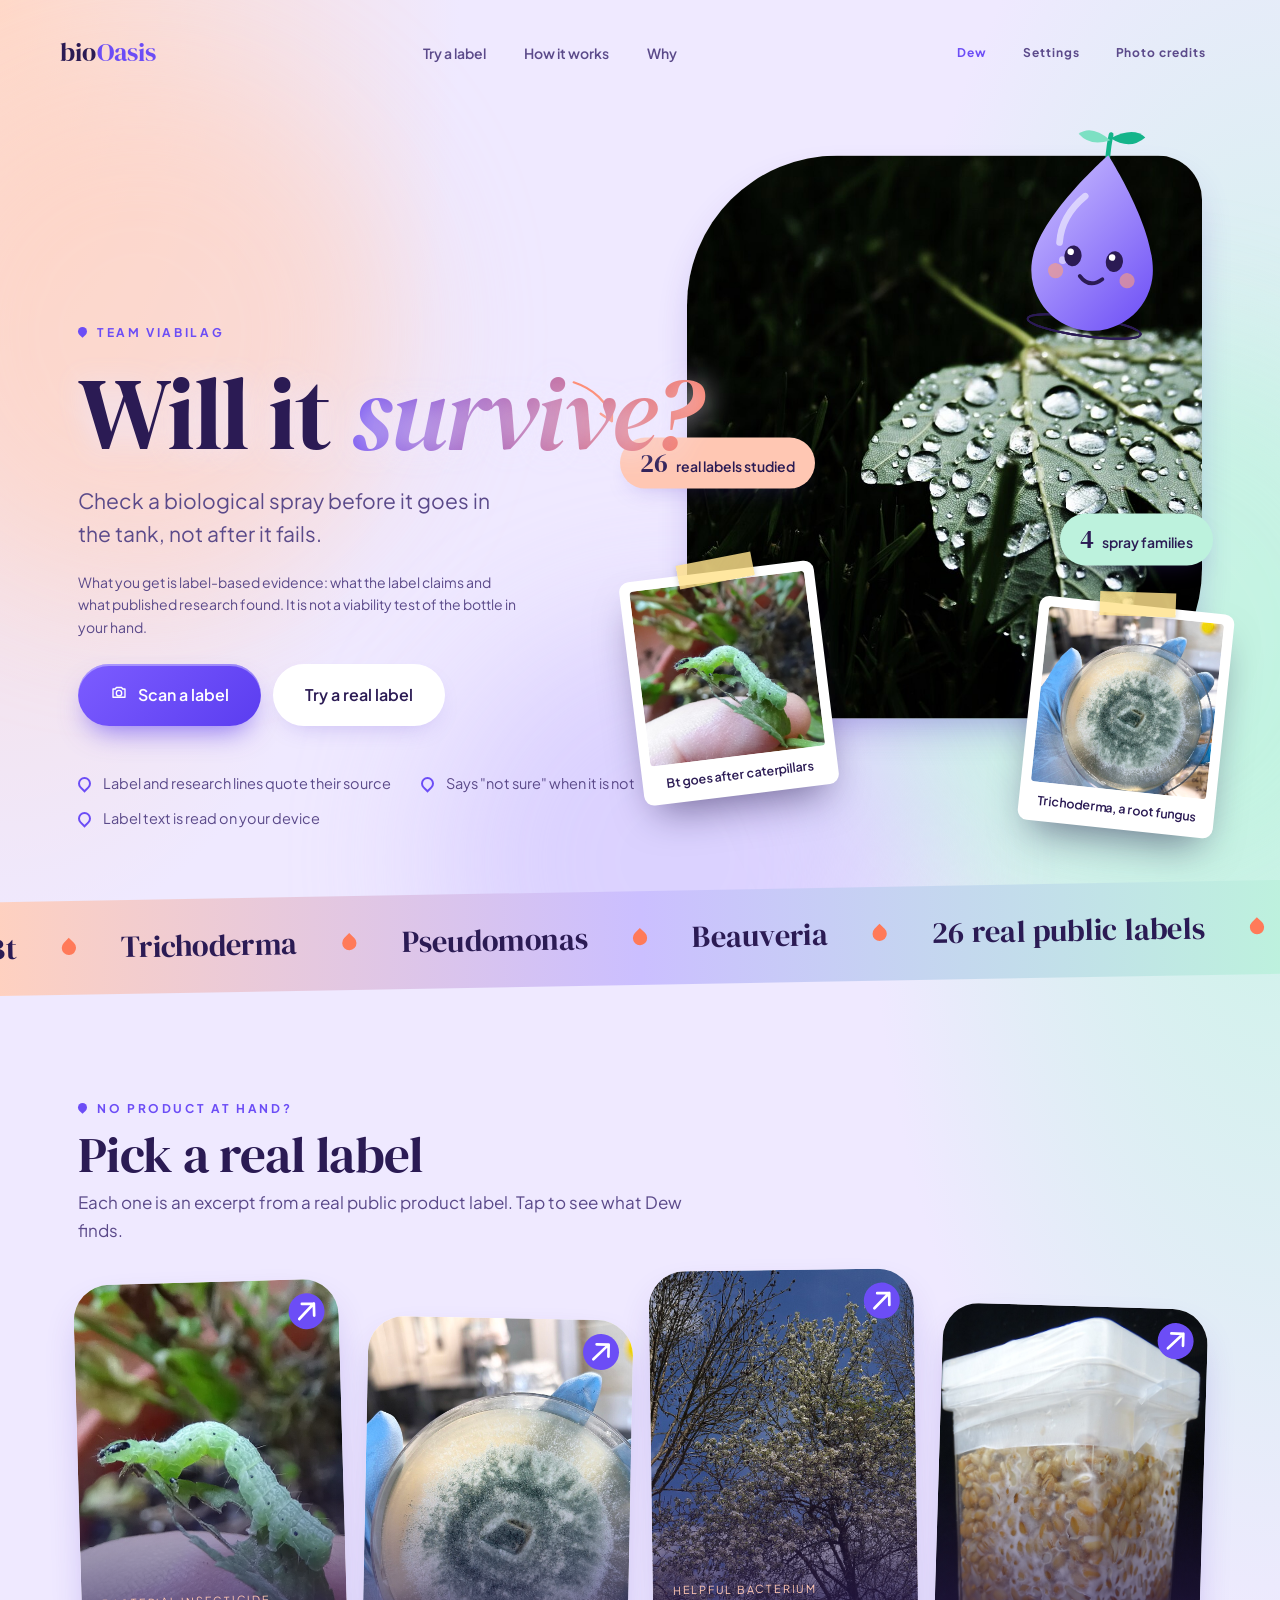
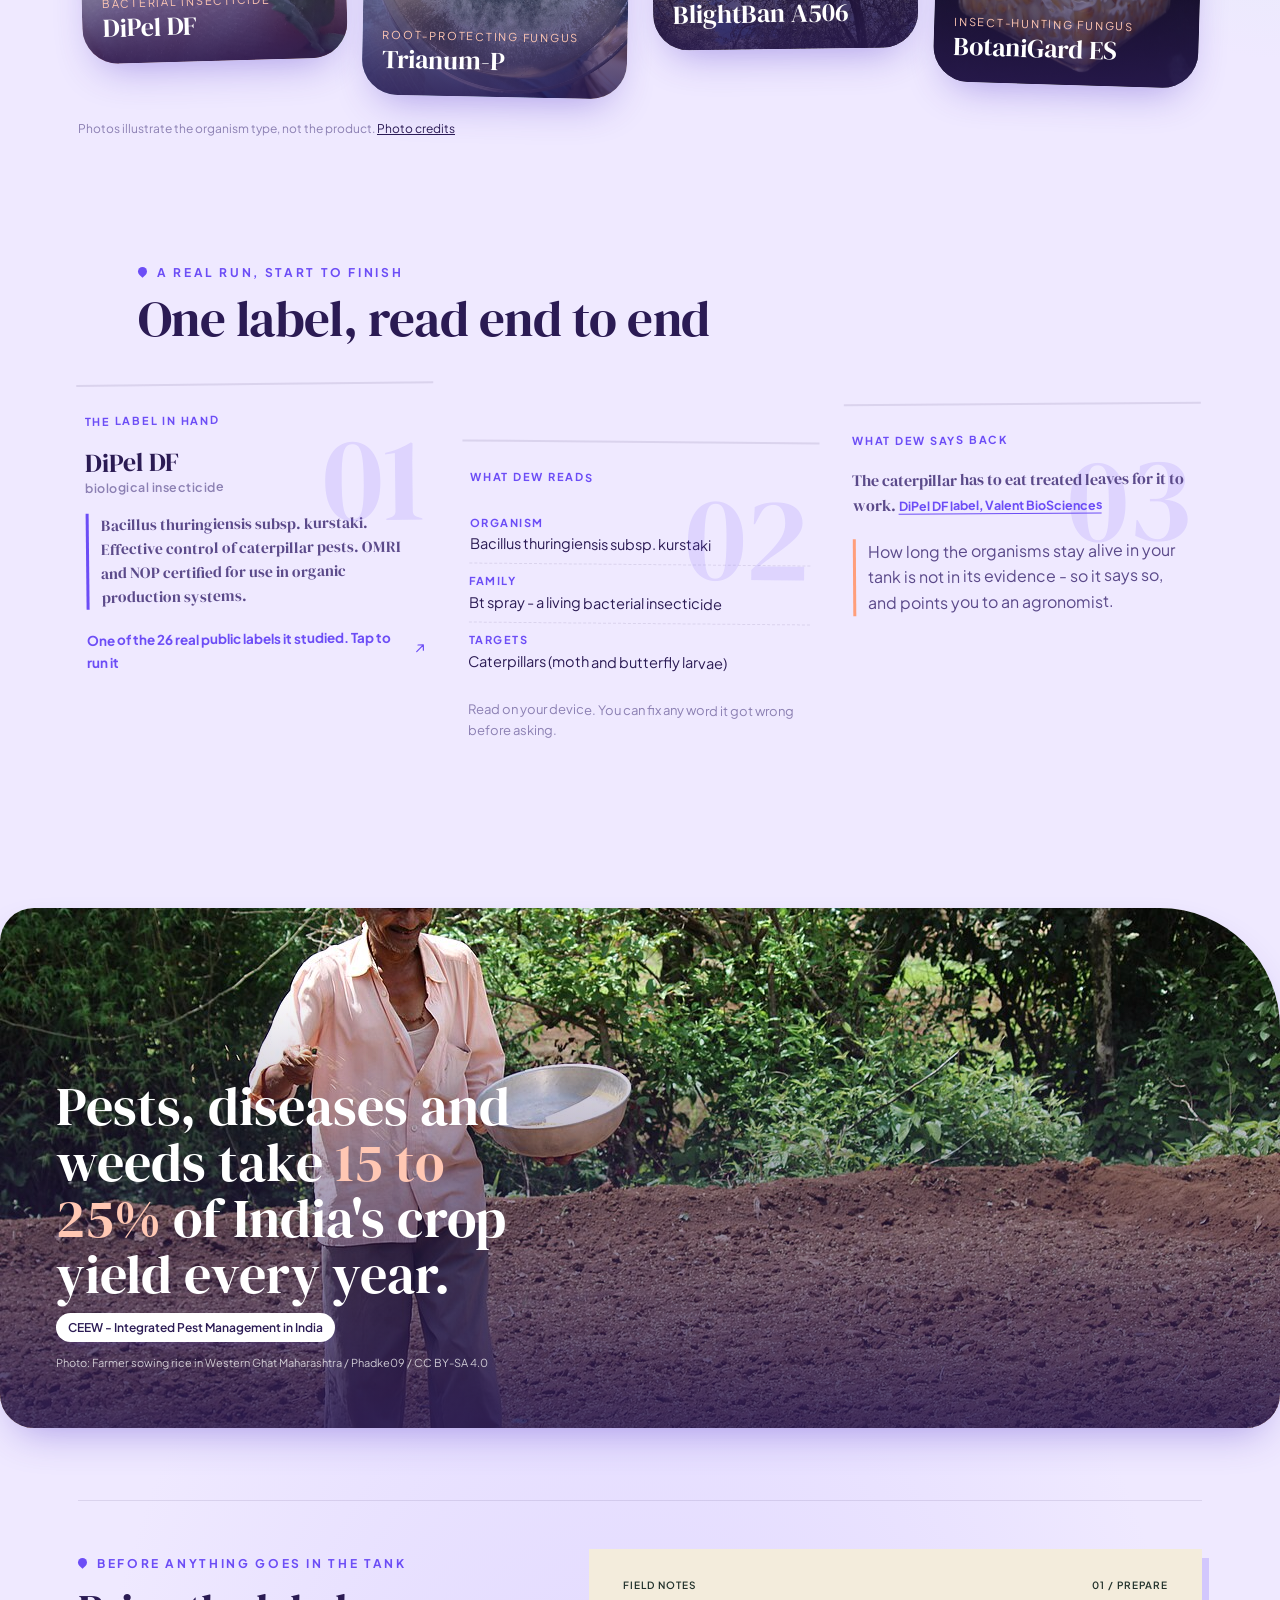
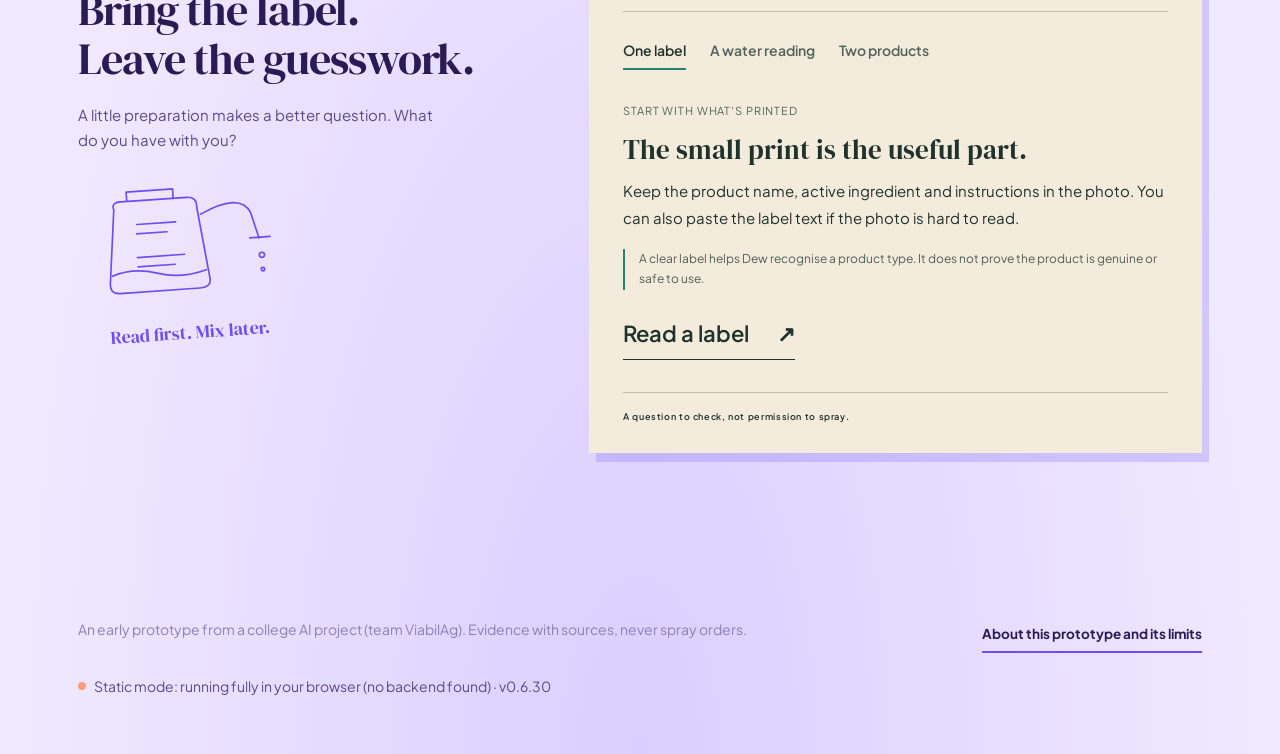
==== commit c59e747d: "0.6.30: Dew voice stage centering, no stuck listening, errors shown not spoken" ====
--- a/android/app/src/main/assets/www/index.html
+++ b/android/app/src/main/assets/www/index.html
@@ -21,6 +21,8 @@
 <link rel="stylesheet" href="src/styles/components.css">
 <script src="src/js/theme.js"></script>
 <script src="src/js/pwa.js"></script>
+<script src="src/js/i18n.js"></script>
+<script src="src/js/evidence-i18n.js"></script>
 </head>
 <body>
 <input type="file" id="file" accept="image/*" aria-hidden="true" style="position:fixed;left:-9999px;top:0;width:1px;height:1px;opacity:0.01">
@@ -31,79 +33,79 @@
   <!-- HOME -->
   <div id="v-home" class="view">
     <header class="hero">
-      <div class="hero-bg"><img src="assets/images/hero.jpg" alt="Water drops resting on a dark green leaf"></div>
-      <nav class="nav"><div class="wordmark">bio<em>Oasis</em></div><div class="navlinks d-only"><a href="#samples">Try a label</a><a href="#how-it-works">How it works</a><a href="#why-it-matters">Why</a></div><div class="navbtns"><button class="chip-btn dewbtn" id="open-dew">Dew</button><button class="chip-btn navwide" id="open-settings">Settings</button><button class="chip-btn navwide" id="open-credits">Photo credits</button><button class="chip-btn navmenu-btn" id="navmenu-btn" aria-expanded="false" aria-haspopup="true" aria-controls="navmenu">Menu</button></div>
+      <div class="hero-bg"><img src="assets/images/hero.jpg" alt="Water drops resting on a dark green leaf" data-i18n-alt="alt.hero"></div>
+      <nav class="nav"><div class="wordmark">bio<em>Oasis</em></div><div class="navlinks d-only"><a href="#samples" data-i18n="nav.try">Try a label</a><a href="#how-it-works" data-i18n="nav.how">How it works</a><a href="#why-it-matters" data-i18n="nav.why">Why</a></div><div class="navbtns"><button class="chip-btn dewbtn" id="open-dew">Dew</button><button class="chip-btn navwide" id="open-settings" data-i18n="nav.settings">Settings</button><button class="chip-btn navwide" id="open-credits" data-i18n="nav.credits">Photo credits</button><button class="chip-btn navmenu-btn" id="navmenu-btn" aria-expanded="false" aria-haspopup="true" aria-controls="navmenu" data-i18n="nav.menu">Menu</button></div>
       <div class="navmenu hidden" id="navmenu" role="menu" aria-label="Site menu">
-        <a href="#samples" role="menuitem">Try a label</a>
-        <a href="#how-it-works" role="menuitem">How it works</a>
-        <a href="#why-it-matters" role="menuitem">Why it matters</a>
-        <button role="menuitem" id="m-settings">Settings</button>
-        <button role="menuitem" id="m-credits">Photo credits</button>
+        <a href="#samples" role="menuitem" data-i18n="nav.try">Try a label</a>
+        <a href="#how-it-works" role="menuitem" data-i18n="nav.how">How it works</a>
+        <a href="#why-it-matters" role="menuitem" data-i18n="nav.whyLong">Why it matters</a>
+        <button role="menuitem" id="m-settings" data-i18n="nav.settings">Settings</button>
+        <button role="menuitem" id="m-credits" data-i18n="nav.credits">Photo credits</button>
       </div></nav>
       <div class="col hero-body">
         <div id="hero-dew" class="hero-dew"></div>
         <div class="eyebrow">Team ViabilAg</div>
-        <h1>Will it <em>survive?</em></h1>
-        <p class="lead">Check a biological spray before it goes in the tank, not after it fails.</p>
-        <p class="lead-sub">What you get is label-based evidence: what the label claims and what published research found. It is not a viability test of the bottle in your hand.</p>
+        <h1><span data-i18n="hero.titleA">Will it </span><em data-i18n="hero.titleB">survive?</em></h1>
+        <p class="lead" data-i18n="hero.lead">Check a biological spray before it goes in the tank, not after it fails.</p>
+        <p class="lead-sub" data-i18n="hero.leadSub">What you get is label-based evidence: what the label claims and what published research found. It is not a viability test of the bottle in your hand.</p>
         <div class="cta-row">
-          <button class="btn primary" id="go-photo"><span id="ico-cam"></span> Scan a label</button>
-          <a class="btn ghost" href="#samples">Try a real label</a>
+          <button class="btn primary" id="go-photo"><span id="ico-cam"></span> <span data-i18n="hero.scan">Scan a label</span></button>
+          <a class="btn ghost" href="#samples" data-i18n="hero.tryReal">Try a real label</a>
         </div>
         <ul class="d-only d-trust">
-          <li><i></i>Label and research lines quote their source</li>
-          <li><i></i>Says "not sure" when it is not</li>
-          <li><i></i>Label text is read on your device</li>
+          <li><i></i><span data-i18n="trust.1">Label and research lines quote their source</span></li>
+          <li><i></i><span data-i18n="trust.2">Says "not sure" when it is not</span></li>
+          <li><i></i><span data-i18n="trust.3">Label text is read on your device</span></li>
         </ul>
       </div>
       <div class="d-only d-collage" aria-hidden="true">
         <figure class="dc-main"><img src="assets/images/hero.jpg" alt=""></figure>
-        <figure class="dc-pol dc-p1"><span class="tape"></span><img src="assets/images/bt.jpg" alt=""><figcaption>Bt goes after caterpillars</figcaption></figure>
-        <figure class="dc-pol dc-p2"><span class="tape"></span><img src="assets/images/trichoderma.jpg" alt=""><figcaption>Trichoderma, a root fungus</figcaption></figure>
-        <div class="dc-chip dc-c1"><b>26</b> real labels studied</div>
-        <div class="dc-chip dc-c2"><b>4</b> spray families</div>
+        <figure class="dc-pol dc-p1"><span class="tape"></span><img src="assets/images/bt.jpg" alt=""><figcaption data-i18n="fig.bt">Bt goes after caterpillars</figcaption></figure>
+        <figure class="dc-pol dc-p2"><span class="tape"></span><img src="assets/images/trichoderma.jpg" alt=""><figcaption data-i18n="fig.trich">Trichoderma, a root fungus</figcaption></figure>
+        <div class="dc-chip dc-c1"><b>26</b> <span data-i18n="chip.labels">real labels studied</span></div>
+        <div class="dc-chip dc-c2"><b>4</b> <span data-i18n="chip.families">spray families</span></div>
         <svg class="dc-doodle" viewBox="0 0 120 60" fill="none"><path d="M6 8c26 2 52 14 62 38m0 0l-4-17m4 17l-17-6" stroke="currentColor" stroke-width="3" stroke-linecap="round" stroke-linejoin="round"/></svg>
       </div>
     </header>
-    <div class="d-only d-marquee" aria-hidden="true"><div class="track"><span>Bt</span><span>Trichoderma</span><span>Pseudomonas</span><span>Beauveria</span><span>26 real public labels</span><span>evidence with its source</span><span>never a survival number</span><span>Bt</span><span>Trichoderma</span><span>Pseudomonas</span><span>Beauveria</span><span>26 real public labels</span><span>evidence with its source</span><span>never a survival number</span></div></div>
+    <div class="d-only d-marquee" aria-hidden="true"><div class="track"><span>Bt</span><span>Trichoderma</span><span>Pseudomonas</span><span>Beauveria</span><span data-i18n="mq.labels">26 real public labels</span><span data-i18n="mq.src">evidence with its source</span><span data-i18n="mq.nonum">never a survival number</span><span>Bt</span><span>Trichoderma</span><span>Pseudomonas</span><span>Beauveria</span><span data-i18n="mq.labels">26 real public labels</span><span data-i18n="mq.src">evidence with its source</span><span data-i18n="mq.nonum">never a survival number</span></div></div>
 
     <div class="col">
       <section class="pad" id="samples">
-        <div class="eyebrow">No product at hand?</div>
-        <h2 class="block-title">Pick a real label</h2>
-        <p class="block-sub">Each one is an excerpt from a real public product label. Tap to see what Dew finds.</p>
+        <div class="eyebrow" data-i18n="samples.eyebrow">No product at hand?</div>
+        <h2 class="block-title" data-i18n="samples.title">Pick a real label</h2>
+        <p class="block-sub" data-i18n="samples.sub">Each one is an excerpt from a real public product label. Tap to see what Dew finds.</p>
         <div class="carousel" id="carousel"></div>
-        <p class="credit-note">Photos illustrate the organism type, not the product. <button id="open-credits2">Photo credits</button></p>
+        <p class="credit-note"><span data-i18n="samples.credit">Photos illustrate the organism type, not the product.</span> <button id="open-credits2" data-i18n="nav.credits">Photo credits</button></p>
       </section>
 
       <section class="pad" id="how-it-works">
-        <div class="eyebrow">A real run, start to finish</div>
-        <h2 class="block-title">One label, read end to end</h2>
+        <div class="eyebrow" data-i18n="how.eyebrow">A real run, start to finish</div>
+        <h2 class="block-title" data-i18n="how.title">One label, read end to end</h2>
         <div class="how" id="how"></div>
       </section>
 
       <section class="why reveal" id="why-it-matters">
-        <img id="why-img" alt="A farmer sowing seed on a ploughed field in Maharashtra" loading="lazy">
+        <img id="why-img" alt="A farmer sowing seed on a ploughed field in Maharashtra" loading="lazy" data-i18n-alt="alt.why">
         <div class="t">
-          <div class="big">Pests, diseases and weeds take <em>15 to 25%</em> of India's crop yield every year.</div>
+          <div class="big"><span data-i18n="why.bigA">Pests, diseases and weeds take </span><em data-i18n="why.bigB">15 to 25%</em><span data-i18n="why.bigC"> of India's crop yield every year.</span></div>
           <a class="src-pill" href="https://www.ceew.in/publications/sustainable-agriculture-india/integrated-pest-management" target="_blank" rel="noopener">CEEW - Integrated Pest Management in India</a>
           <div class="pcred" id="why-cred"></div>
         </div>
       </section>
 
       <section class="fielddesk" aria-labelledby="desk-title">
-        <div class="desk-intro"><div class="eyebrow">Before anything goes in the tank</div><h2 id="desk-title">Bring the label.<br>Leave the guesswork.</h2><p>A little preparation makes a better question. What do you have with you?</p><div class="desk-doodle" aria-hidden="true"><svg viewBox="0 0 260 150"><path d="M45 33 Q42 24 54 24 H132 Q144 24 143 36 L153 123 Q153 132 140 132 H46 Q33 132 35 119 Z M61 24 V13 H116 V24 M147 45 Q195 22 206 47 L214 78 M203 77 L227 77 M71 52 H117 M70 63 H106 M69 91 H125 M69 102 H113"/><path class="desk-water" d="M38 111 Q63 102 91 111 T149 111"/><circle cx="216" cy="98" r="3"/><circle cx="216" cy="115" r="2"/></svg><span>Read first. Mix later.</span></div></div>
+        <div class="desk-intro"><div class="eyebrow" data-i18n="desk.eyebrow">Before anything goes in the tank</div><h2 id="desk-title"><span data-i18n="desk.titleA">Bring the label.</span><br><span data-i18n="desk.titleB">Leave the guesswork.</span></h2><p data-i18n="desk.sub">A little preparation makes a better question. What do you have with you?</p><div class="desk-doodle" aria-hidden="true"><svg viewBox="0 0 260 150"><path d="M45 33 Q42 24 54 24 H132 Q144 24 143 36 L153 123 Q153 132 140 132 H46 Q33 132 35 119 Z M61 24 V13 H116 V24 M147 45 Q195 22 206 47 L214 78 M203 77 L227 77 M71 52 H117 M70 63 H106 M69 91 H125 M69 102 H113"/><path class="desk-water" d="M38 111 Q63 102 91 111 T149 111"/><circle cx="216" cy="98" r="3"/><circle cx="216" cy="115" r="2"/></svg><span data-i18n="desk.doodle">Read first. Mix later.</span></div></div>
         <div class="desk-page">
-          <div class="desk-page-top"><span>FIELD NOTES</span><span>01 / PREPARE</span></div>
-          <div class="desk-tabs" role="tablist" aria-label="What you have ready"><button role="tab" id="desk-tab-label" aria-selected="true" aria-controls="desk-panel" data-desk="label">One label</button><button role="tab" id="desk-tab-water" aria-selected="false" aria-controls="desk-panel" data-desk="water" tabindex="-1">A water reading</button><button role="tab" id="desk-tab-pair" aria-selected="false" aria-controls="desk-panel" data-desk="pair" tabindex="-1">Two products</button></div>
-          <div id="desk-panel" role="tabpanel" aria-labelledby="desk-tab-label" tabindex="0"><span class="desk-note-label" id="desk-note-label">Start with what's printed</span><h3 id="desk-note-title">The small print is the useful part.</h3><p id="desk-note-text">Keep the product name, active ingredient and instructions in the photo. You can also paste the label text if the photo is hard to read.</p><div class="desk-reminder" id="desk-reminder">A clear label helps Dew recognise a product type. It does not prove the product is genuine or safe to use.</div><button class="desk-action" id="desk-action">Read a label <span aria-hidden="true">↗</span></button></div>
-          <div class="desk-page-bottom">A question to check, not permission to spray.</div>
+          <div class="desk-page-top"><span data-i18n="desk.fieldnotes">FIELD NOTES</span><span data-i18n="desk.prepare">01 / PREPARE</span></div>
+          <div class="desk-tabs" role="tablist" aria-label="What you have ready"><button role="tab" id="desk-tab-label" aria-selected="true" aria-controls="desk-panel" data-desk="label" data-i18n="desk.tab.label">One label</button><button role="tab" id="desk-tab-water" aria-selected="false" aria-controls="desk-panel" data-desk="water" tabindex="-1" data-i18n="desk.tab.water">A water reading</button><button role="tab" id="desk-tab-pair" aria-selected="false" aria-controls="desk-panel" data-desk="pair" tabindex="-1" data-i18n="desk.tab.pair">Two products</button></div>
+          <div id="desk-panel" role="tabpanel" aria-labelledby="desk-tab-label" tabindex="0"><span class="desk-note-label" id="desk-note-label" data-i18n="desk.noteLabel">Start with what's printed</span><h3 id="desk-note-title" data-i18n="desk.noteTitle">The small print is the useful part.</h3><p id="desk-note-text" data-i18n="desk.noteText">Keep the product name, active ingredient and instructions in the photo. You can also paste the label text if the photo is hard to read.</p><div class="desk-reminder" id="desk-reminder" data-i18n="desk.reminder">A clear label helps Dew recognise a product type. It does not prove the product is genuine or safe to use.</div><button class="desk-action" id="desk-action"><span data-i18n="desk.action">Read a label</span> <span aria-hidden="true">↗</span></button></div>
+          <div class="desk-page-bottom" data-i18n="desk.bottom">A question to check, not permission to spray.</div>
         </div>
       </section>
 
       <footer class="site">
-        An early prototype from a college AI project (team ViabilAg). Evidence with sources, never spray orders.
-        <button class="linkbtn" id="open-about" style="display:block">About this prototype and its limits</button>
+        <span data-i18n="footer.text">An early prototype from a college AI project (team ViabilAg). Evidence with sources, never spray orders.</span>
+        <button class="linkbtn" id="open-about" style="display:block" data-i18n="footer.about">About this prototype and its limits</button>
         <div class="mode" id="mode"><i></i>Checking connection...</div>
       </footer>
     </div>
@@ -111,136 +113,136 @@
 
   <!-- READ -->
   <div id="v-read" class="view hidden"><div class="col">
-    <div class="topbar"><button class="back" id="back-read"><span id="ico-back1" style="width:18px"></span> Back</button>
+    <div class="topbar"><button class="back" id="back-read"><span id="ico-back1" style="width:18px"></span> <span data-i18n="back">Back</span></button>
       <div class="progress-dots"><i></i><i></i><i></i></div></div>
     <section style="margin-top:14px">
-      <div class="eyebrow">Step 2</div>
-      <h2 class="block-title">What the label says</h2>
-      <p class="block-sub">Fix anything that was misread, then let Dew identify the product.</p>
-      <div class="scanbox hidden" id="scanbox"><img id="preview" alt="Your label photo"><div class="scanline hidden" id="scanline"></div></div>
-      <div class="reading-note hidden" id="reading"><div id="reading-dew"></div><div><div id="ocrnote">Dew is reading the label...</div><div class="bar"><i id="ocrbar"></i></div></div></div>
-      <aside class="d-only d-readside"><div class="rd-dew" id="rd-dew"></div><h4>Getting a good read</h4><ol><li>Fix any word that looks wrong. Dew can misread small print.</li><li>The more of the label you include, the better Dew can tell the product type.</li><li>Not sure it is right? Dew will say so instead of guessing.</li></ol></aside>
-      <textarea id="ocrtext" spellcheck="false" placeholder="The label text shows up here. You can also type or paste it."></textarea>
+      <div class="eyebrow" data-i18n="read.step">Step 2</div>
+      <h2 class="block-title" data-i18n="read.title">What the label says</h2>
+      <p class="block-sub" data-i18n="read.sub">Fix anything that was misread, then let Dew identify the product.</p>
+      <div class="scanbox hidden" id="scanbox"><img id="preview" alt="Your label photo" data-i18n-alt="alt.preview"><div class="scanline hidden" id="scanline"></div></div>
+      <div class="reading-note hidden" id="reading"><div id="reading-dew"></div><div><div id="ocrnote" data-i18n="read.ocr">Dew is reading the label...</div><div class="bar"><i id="ocrbar"></i></div></div></div>
+      <aside class="d-only d-readside"><div class="rd-dew" id="rd-dew"></div><h4 data-i18n="readside.h">Getting a good read</h4><ol><li data-i18n="readside.1">Fix any word that looks wrong. Dew can misread small print.</li><li data-i18n="readside.2">The more of the label you include, the better Dew can tell the product type.</li><li data-i18n="readside.3">Not sure it is right? Dew will say so instead of guessing.</li></ol></aside>
+      <textarea id="ocrtext" spellcheck="false" data-i18n-ph="read.ph" placeholder="The label text shows up here. You can also type or paste it."></textarea>
       <div class="hint" id="hint"></div>
       <div class="cta-row" style="margin-top:18px">
-        <button class="btn primary" id="identify">Identify this product</button>
-        <button class="btn ghost" id="go-photo2"><span id="ico-cam2"></span> Use a photo</button>
+        <button class="btn primary" id="identify" data-i18n="identify">Identify this product</button>
+        <button class="btn ghost" id="go-photo2"><span id="ico-cam2"></span> <span data-i18n="usePhoto">Use a photo</span></button>
       </div>
     </section>
   </div></div>
 
   <!-- RESULT -->
   <div id="v-result" class="view hidden"><div class="col">
-    <div class="topbar"><button class="back" id="back-result"><span id="ico-back2" style="width:18px"></span> Home</button>
+    <div class="topbar"><button class="back" id="back-result"><span id="ico-back2" style="width:18px"></span> <span data-i18n="home">Home</span></button>
       <div class="progress-dots"><i></i><i></i><i></i></div></div>
     <div class="rsum">
     <div class="banner">
       <img id="r-img" alt="">
       <div class="in">
         <div><div class="kind" id="r-kind"></div><h2 id="r-name"></h2><div class="org" id="r-org"></div></div>
-        <div class="ring"><svg viewBox="0 0 100 100"><circle class="tr" cx="50" cy="50" r="42"/><circle class="fg" id="r-ring" cx="50" cy="50" r="42"/></svg><b id="r-pct"></b><small>Dew's guess</small></div>
+        <div class="ring"><svg viewBox="0 0 100 100"><circle class="tr" cx="50" cy="50" r="42"/><circle class="fg" id="r-ring" cx="50" cy="50" r="42"/></svg><b id="r-pct"></b><small data-i18n="result.dewGuess">Dew's guess</small></div>
       </div>
     </div>
     <div class="pcred" style="position:static;text-align:left;max-width:none;margin-top:8px;font-size:11px;color:var(--cream-faint)" id="r-pcred"></div>
     <div class="quick reveal">
-      <div class="lbl"><span id="ic0" style="display:contents"></span>Good to know</div>
+      <div class="lbl"><span id="ic0" style="display:contents"></span><span data-i18n="result.good">Good to know</span></div>
       <p id="q-text"></p><div id="q-src"></div>
       <div class="chips" id="q-chips"></div>
-      <button class="linkbtn" id="open-guess">How sure is Dew? <span id="ic6" style="display:contents"></span></button>
+      <button class="linkbtn" id="open-guess"><span data-i18n="result.howSure">How sure is Dew?</span> <span id="ic6" style="display:contents"></span></button>
     </div>
 
     </div>
     <div class="rdetail">
     <div class="tabs" role="tablist" aria-label="More about this product" id="tabs">
-      <button class="tab" role="tab" aria-selected="true" data-tab="labels"><span data-ic="book"></span>On the label <span class="n" id="n-labels"></span></button>
-      <button class="tab" role="tab" aria-selected="false" data-tab="research"><span data-ic="flask"></span>Research <span class="n" id="n-research"></span></button>
-      <button class="tab" role="tab" aria-selected="false" data-tab="field"><span data-ic="drop"></span>Your field</button>
-      <button class="tab" role="tab" aria-selected="false" data-tab="why"><span data-ic="leaf"></span>Why it matters</button>
-    </div>
-
-    <div class="panel" role="tabpanel" id="p-labels"><p class="intro">What real labels of this kind tell you.</p><div class="flow" id="r-labels"></div></div>
-    <div class="panel hidden" role="tabpanel" id="p-research"><p class="intro">What published research says about keeping these living organisms alive.</p><div class="flow" id="r-research"></div></div>
+      <button class="tab" role="tab" aria-selected="true" data-tab="labels"><span data-ic="book"></span><span data-i18n="tab.labels">On the label </span><span class="n" id="n-labels"></span></button>
+      <button class="tab" role="tab" aria-selected="false" data-tab="research"><span data-ic="flask"></span><span data-i18n="tab.research">Research </span><span class="n" id="n-research"></span></button>
+      <button class="tab" role="tab" aria-selected="false" data-tab="field"><span data-ic="drop"></span><span data-i18n="tab.field">Your field</span></button>
+      <button class="tab" role="tab" aria-selected="false" data-tab="why"><span data-ic="leaf"></span><span data-i18n="tab.why">Why it matters</span></button>
+    </div>
+
+    <div class="panel" role="tabpanel" id="p-labels"><p class="intro" data-i18n="p.labels.intro">What real labels of this kind tell you.</p><div class="flow" id="r-labels"></div></div>
+    <div class="panel hidden" role="tabpanel" id="p-research"><p class="intro" data-i18n="p.research.intro">What published research says about keeping these living organisms alive.</p><div class="flow" id="r-research"></div></div>
     <div class="panel hidden" role="tabpanel" id="p-field">
-      <p class="intro">Two quick checks for your own tank. Both are optional.</p>
-      <div class="cond"><h4>Spray water pH</h4>
-        <div class="phrow"><input type="number" id="ph" min="0" max="14" step="0.1" placeholder="7.8" inputmode="decimal" aria-label="Spray water pH"><span>from a pH strip or meter</span></div>
+      <p class="intro" data-i18n="p.field.intro">Two quick checks for your own tank. Both are optional.</p>
+      <div class="cond"><h4 data-i18n="field.ph">Spray water pH</h4>
+        <div class="phrow"><input type="number" id="ph" min="0" max="14" step="0.1" placeholder="7.8" inputmode="decimal" aria-label="Spray water pH"><span data-i18n="field.phHint">from a pH strip or meter</span></div>
         <div class="msg" id="phmsg"></div></div>
-      <div class="cond"><h4>Weather where you spray</h4>
-        <button class="btn ghost" id="wxbtn" style="padding:11px 20px"><span id="ic4" style="display:contents"></span> Use my location</button>
+      <div class="cond"><h4 data-i18n="field.wx">Weather where you spray</h4>
+        <button class="btn ghost" id="wxbtn" style="padding:11px 20px"><span id="ic4" style="display:contents"></span> <span data-i18n="wxbtn">Use my location</span></button>
         <div class="msg" id="wxmsg"></div></div>
     </div>
-    <div class="panel hidden" role="tabpanel" id="p-why"><p class="intro">The bigger picture behind the check.</p><div class="flow" id="r-common"></div></div>
+    <div class="panel hidden" role="tabpanel" id="p-why"><p class="intro" data-i18n="p.why.intro">The bigger picture behind the check.</p><div class="flow" id="r-common"></div></div>
 
     <p class="conf-note" id="r-disclaimer" style="margin-top:34px"></p>
     <div class="mix-cta reveal">
       <div id="r-dew" class="mix-dew"></div>
       <div class="mix-cta-t">
-        <b>Planning to use it with another product?</b>
-        <span>Scan both labels. Dew checks whether any real evidence warns about the mix - or says when it does not know.</span>
-      </div>
-      <button class="btn primary" id="mix-go"><span id="ico-swap" style="width:18px"></span> Check the mix</button>
-    </div>
-    <div style="display:flex;align-items:center;gap:6px;margin-top:20px"><button class="btn ghost" id="again">Check another label</button></div>
+        <b data-i18n="mix.title">Planning to use it with another product?</b>
+        <span data-i18n="mix.sub">Scan both labels. Dew checks whether any real evidence warns about the mix - or says when it does not know.</span>
+      </div>
+      <button class="btn primary" id="mix-go"><span id="ico-swap" style="width:18px"></span> <span data-i18n="mixgo">Check the mix</span></button>
+    </div>
+    <div style="display:flex;align-items:center;gap:6px;margin-top:20px"><button class="btn ghost" id="again" data-i18n="again">Check another label</button></div>
     </div>
   </div></div>
 
   <!-- STOP -->
   <div id="v-stop" class="view hidden"><div class="col">
-    <div class="topbar"><button class="back" id="back-stop"><span id="ico-back3" style="width:18px"></span> Back</button>
+    <div class="topbar"><button class="back" id="back-stop"><span id="ico-back3" style="width:18px"></span> <span data-i18n="back">Back</span></button>
       <div class="progress-dots"><i></i><i></i><i></i></div></div>
     <div class="stop">
       <div class="stop-art" id="stop-dew"></div>
-      <div class="eyebrow" style="color:var(--amber)">Not enough evidence</div>
-      <h2>Hmm. Dew can't vouch for this one.</h2>
-      <p class="lead">Either the photo missed some key words, or this product is outside what our sources cover today. Dew would rather say so than guess.</p>
-      <div class="stop-card"><b>The safe next step:</b> check with an agronomist before you mix or spray.</div>
+      <div class="eyebrow" style="color:var(--amber)" data-i18n="stop.eyebrow">Not enough evidence</div>
+      <h2 data-i18n="stop.title">Hmm. Dew can't vouch for this one.</h2>
+      <p class="lead" data-i18n="stop.lead">Either the photo missed some key words, or this product is outside what our sources cover today. Dew would rather say so than guess.</p>
+      <div class="stop-card"><b data-i18n="stop.safe">The safe next step:</b><span data-i18n="stop.safeText"> check with an agronomist before you mix or spray.</span></div>
       <div class="tips" id="stop-tips"></div>
-      <div class="cta-row"><button class="btn primary" id="stop-edit">Edit the text</button><button class="btn ghost" id="stop-new">Try another label</button></div>
+      <div class="cta-row"><button class="btn primary" id="stop-edit" data-i18n="stop.edit">Edit the text</button><button class="btn ghost" id="stop-new" data-i18n="stop.new">Try another label</button></div>
     </div>
   </div></div>
 
 
   <!-- MIX: step 1, add product B -->
   <div id="v-mixscan" class="view hidden"><div class="col">
-    <div class="topbar"><button class="back" id="back-mixscan"><span id="ico-back4" style="width:18px"></span> Back</button>
+    <div class="topbar"><button class="back" id="back-mixscan"><span id="ico-back4" style="width:18px"></span> <span data-i18n="back">Back</span></button>
       <div class="mix-steps" aria-label="Mix check progress"><i class="on now"></i><i></i><i></i></div></div>
     <section style="margin-top:14px">
-      <div class="eyebrow">Mix check - step 1 of 3</div>
-      <h2 class="block-title">Add the second product</h2>
+      <div class="eyebrow" data-i18n="mix.step1">Mix check - step 1 of 3</div>
+      <h2 class="block-title" data-i18n="mix.addTitle">Add the second product</h2>
       <p class="block-sub" id="mix-a-reminder"></p>
       <div class="mixbubbles" aria-hidden="true"><i></i><i></i><i></i><i></i><i></i></div>
-      <div class="scanbox hidden" id="scanbox-b"><img id="preview-b" alt="Your second label photo"><div class="scanline hidden" id="scanline-b"></div></div>
-      <div class="reading-note hidden" id="reading-b"><div id="reading-dew-b"></div><div><div id="ocrnote-b">Dew is reading the label...</div><div class="bar"><i id="ocrbar-b"></i></div></div></div>
-      <textarea id="mixtext" spellcheck="false" placeholder="Second label text shows up here. You can also type or paste it."></textarea>
+      <div class="scanbox hidden" id="scanbox-b"><img id="preview-b" alt="Your second label photo" data-i18n-alt="alt.previewB"><div class="scanline hidden" id="scanline-b"></div></div>
+      <div class="reading-note hidden" id="reading-b"><div id="reading-dew-b"></div><div><div id="ocrnote-b" data-i18n="read.ocr">Dew is reading the label...</div><div class="bar"><i id="ocrbar-b"></i></div></div></div>
+      <textarea id="mixtext" spellcheck="false" data-i18n-ph="mix.ph" placeholder="Second label text shows up here. You can also type or paste it."></textarea>
       <div class="hint" id="hint-b"></div>
-      <p class="credit-note" style="margin-top:10px">Or practise with a real label:</p>
+      <p class="credit-note" style="margin-top:10px" data-i18n="mix.practise">Or practise with a real label:</p>
       <div class="chips-row" id="mix-samples"></div>
-      <details class="class-cases"><summary>Presenting in class? Compare three evidence cases</summary><p>These load public label excerpts and clearly marked ingredient/category examples, replacing both inputs for this check. They demonstrate the software, not a physical mixing experiment.</p><div class="class-case-buttons"><button type="button" data-class-case="conflict">1. A label prohibition</button><button type="button" data-class-case="limited">2. General guidance only</button><button type="button" data-class-case="unknown">3. No pair evidence</button></div><p>Read the inputs, choose Read this product, confirm, then Check this mix. A warning or abstention is a meaningful result; this prototype does not issue a "safe to mix" certificate.</p></details>
+      <details class="class-cases"><summary data-i18n="mix.cases">Presenting in class? Compare three evidence cases</summary><p data-i18n="mix.casesText">These load public label excerpts and clearly marked ingredient/category examples, replacing both inputs for this check. They demonstrate the software, not a physical mixing experiment.</p><div class="class-case-buttons"><button type="button" data-class-case="conflict" data-i18n="mix.case1">1. A label prohibition</button><button type="button" data-class-case="limited" data-i18n="mix.case2">2. General guidance only</button><button type="button" data-class-case="unknown" data-i18n="mix.case3">3. No pair evidence</button></div><p data-i18n="mix.casesHow">Read the inputs, choose Read this product, confirm, then Check this mix. A warning or abstention is a meaningful result; this prototype does not issue a "safe to mix" certificate.</p></details>
       <div class="cta-row" style="margin-top:14px">
-        <button class="btn primary" id="mix-read">Read this product</button>
-        <button class="btn ghost" id="go-photo-b"><span id="ico-cam3" style="width:18px"></span> Use a photo</button>
+        <button class="btn primary" id="mix-read" data-i18n="mix.read">Read this product</button>
+        <button class="btn ghost" id="go-photo-b"><span id="ico-cam3" style="width:18px"></span> <span data-i18n="usePhoto">Use a photo</span></button>
       </div>
     </section>
   </div></div>
 
   <!-- MIX: step 2, confirm what Dew saw -->
   <div id="v-mixconfirm" class="view hidden"><div class="col">
-    <div class="topbar"><button class="back" id="back-mixconfirm"><span id="ico-back5" style="width:18px"></span> Back</button>
+    <div class="topbar"><button class="back" id="back-mixconfirm"><span id="ico-back5" style="width:18px"></span> <span data-i18n="back">Back</span></button>
       <div class="mix-steps" aria-label="Mix check progress"><i class="on"></i><i class="on now"></i><i></i></div></div>
     <section style="margin-top:14px">
-      <div class="eyebrow">Mix check - step 2 of 3</div>
-      <h2 class="block-title">Did Dew read them right?</h2>
-      <p class="block-sub">Fix a name if it looks wrong. Anything Dew could not find stays "not on the label" - never guessed.</p>
+      <div class="eyebrow" data-i18n="mix.step2">Mix check - step 2 of 3</div>
+      <h2 class="block-title" data-i18n="mix.confirmTitle">Did Dew read them right?</h2>
+      <p class="block-sub" data-i18n="mix.confirmSub">Fix a name if it looks wrong. Anything Dew could not find stays "not on the label" - never guessed.</p>
       <div id="confirm-cards"></div>
       <div class="cta-row" style="margin-top:18px">
-        <button class="btn primary" id="mix-check-now">Check this mix</button>
+        <button class="btn primary" id="mix-check-now" data-i18n="mix.checkNow">Check this mix</button>
       </div>
     </section>
   </div></div>
 
   <!-- MIX: step 3, the action page -->
   <div id="v-mixresult" class="view hidden"><div class="col">
-    <div class="topbar"><button class="back" id="back-mixresult"><span id="ico-back6" style="width:18px"></span> Edit products</button>
+    <div class="topbar"><button class="back" id="back-mixresult"><span id="ico-back6" style="width:18px"></span> <span data-i18n="mix.editProducts">Edit products</span></button>
       <div class="mix-steps" aria-label="Mix check progress"><i class="on"></i><i class="on"></i><i class="on now"></i></div></div>
     <section style="margin-top:14px" id="mix-action"></section>
   </div></div>
@@ -248,9 +250,9 @@
 </main>
 
 <dialog id="credits">
-  <h3>Credits</h3>
+  <h3 data-i18n="credits.title">Credits</h3>
   <ul id="credits-list"></ul>
-  <button class="btn ghost" id="close-credits" style="margin-top:8px">Close</button>
+  <button class="btn ghost" id="close-credits" style="margin-top:8px" data-i18n="close">Close</button>
 </dialog>
 
 <dialog class="sheet" id="sheet-guess"><div class="grab"></div><div class="body" id="guess-body"></div></dialog>
--- a/android/app/src/main/assets/www/src/styles/components.css
+++ b/android/app/src/main/assets/www/src/styles/components.css
@@ -458,7 +458,7 @@
 #dew-voice.hidden{display:none}
 .dv-exit{position:absolute;top:calc(14px + env(safe-area-inset-top));left:16px;width:44px;height:44px;border-radius:50%;border:1px solid rgba(243,236,220,.35);background:rgba(255,255,255,.06);color:#f3ecdc;display:flex;align-items:center;justify-content:center;cursor:pointer}
 .dv-exit svg{width:20px;height:20px}
-.dv-stage{position:relative;width:min(62vw,300px);display:flex;align-items:center;justify-content:center}
+.dv-stage{position:relative;width:min(62vw,300px,34vh);flex:none;display:flex;align-items:center;justify-content:center}
 .dv-mascot{width:100%;transition:transform .2s}
 .dv-mascot svg{width:100%;height:auto}
 .dv-rings{position:absolute;inset:-14%;pointer-events:none;display:none}
@@ -471,8 +471,11 @@
 @keyframes dvring{0%{transform:scale(.82);opacity:.9}100%{transform:scale(1.25);opacity:0}}
 @keyframes dvtalk{from{transform:scale(1)}to{transform:scale(1.045)}}
 @keyframes dvthink{0%,100%{transform:translateY(0)}50%{transform:translateY(-8px)}}
-.dv-status{font-size:15px;color:#9fe4d6;font-weight:600;letter-spacing:.02em;min-height:22px;text-align:center}
+.dv-status{font-size:15px;color:#9fe4d6;font-weight:600;letter-spacing:.02em;min-height:22px;text-align:center;margin-top:max(1.6rem,min(9vw,6vh))}
 .dv-caption{max-width:min(88vw,560px);min-height:48px;font-size:16px;line-height:1.5;color:#f3ecdc;text-align:center;opacity:.92}
 .dv-mic{margin-top:4px;width:76px;height:76px;border-radius:50%;border:none;background:#3fc3aa;color:#0d1a20;display:flex;align-items:center;justify-content:center;box-shadow:0 6px 28px rgba(63,195,170,.35);cursor:pointer}
 .dv-mic svg{width:32px;height:32px}
 .dv-mic:active{transform:scale(.94)}
+
+.tr-toggle{font:600 10px/1 inherit;padding:3px 8px;margin-left:6px;border-radius:999px;border:1px solid var(--line);background:transparent;color:var(--cream-dim);cursor:pointer;vertical-align:2px}
+.tr-toggle:hover{border-color:var(--teal);color:var(--teal)}
